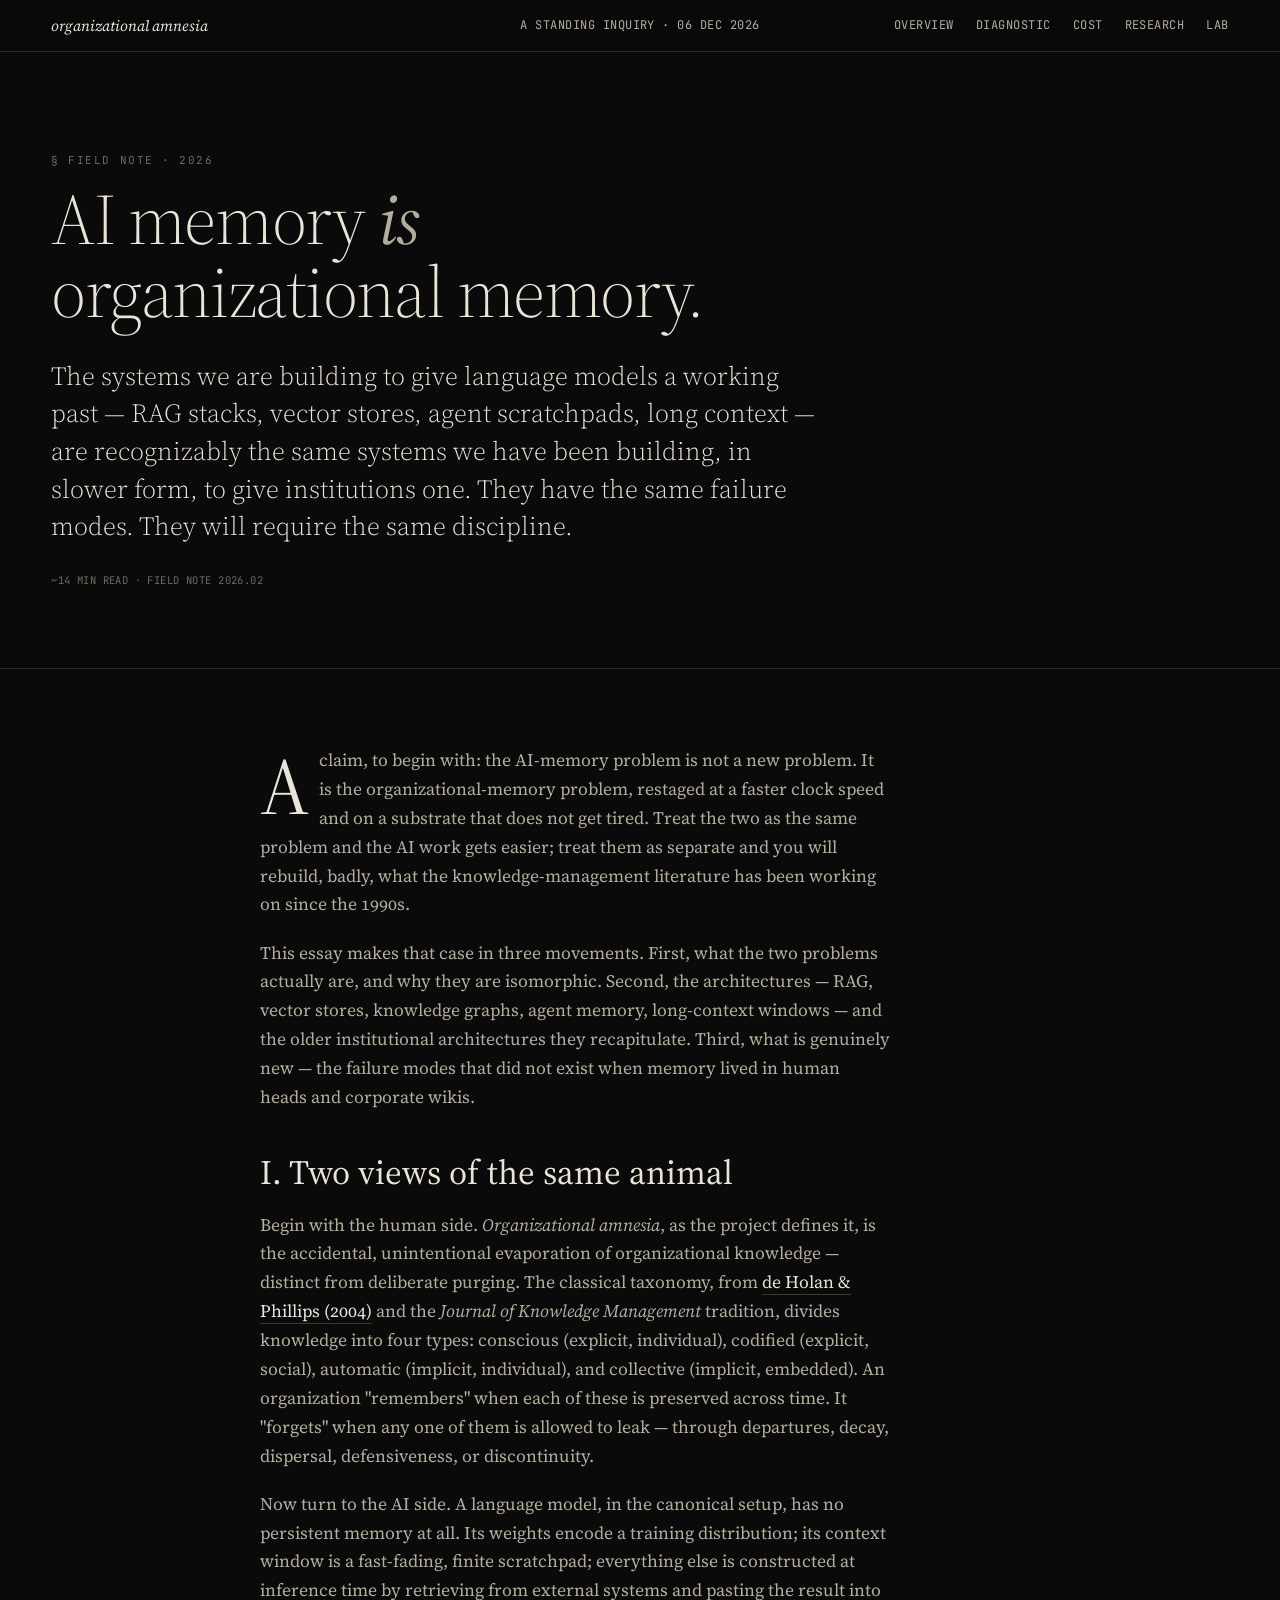
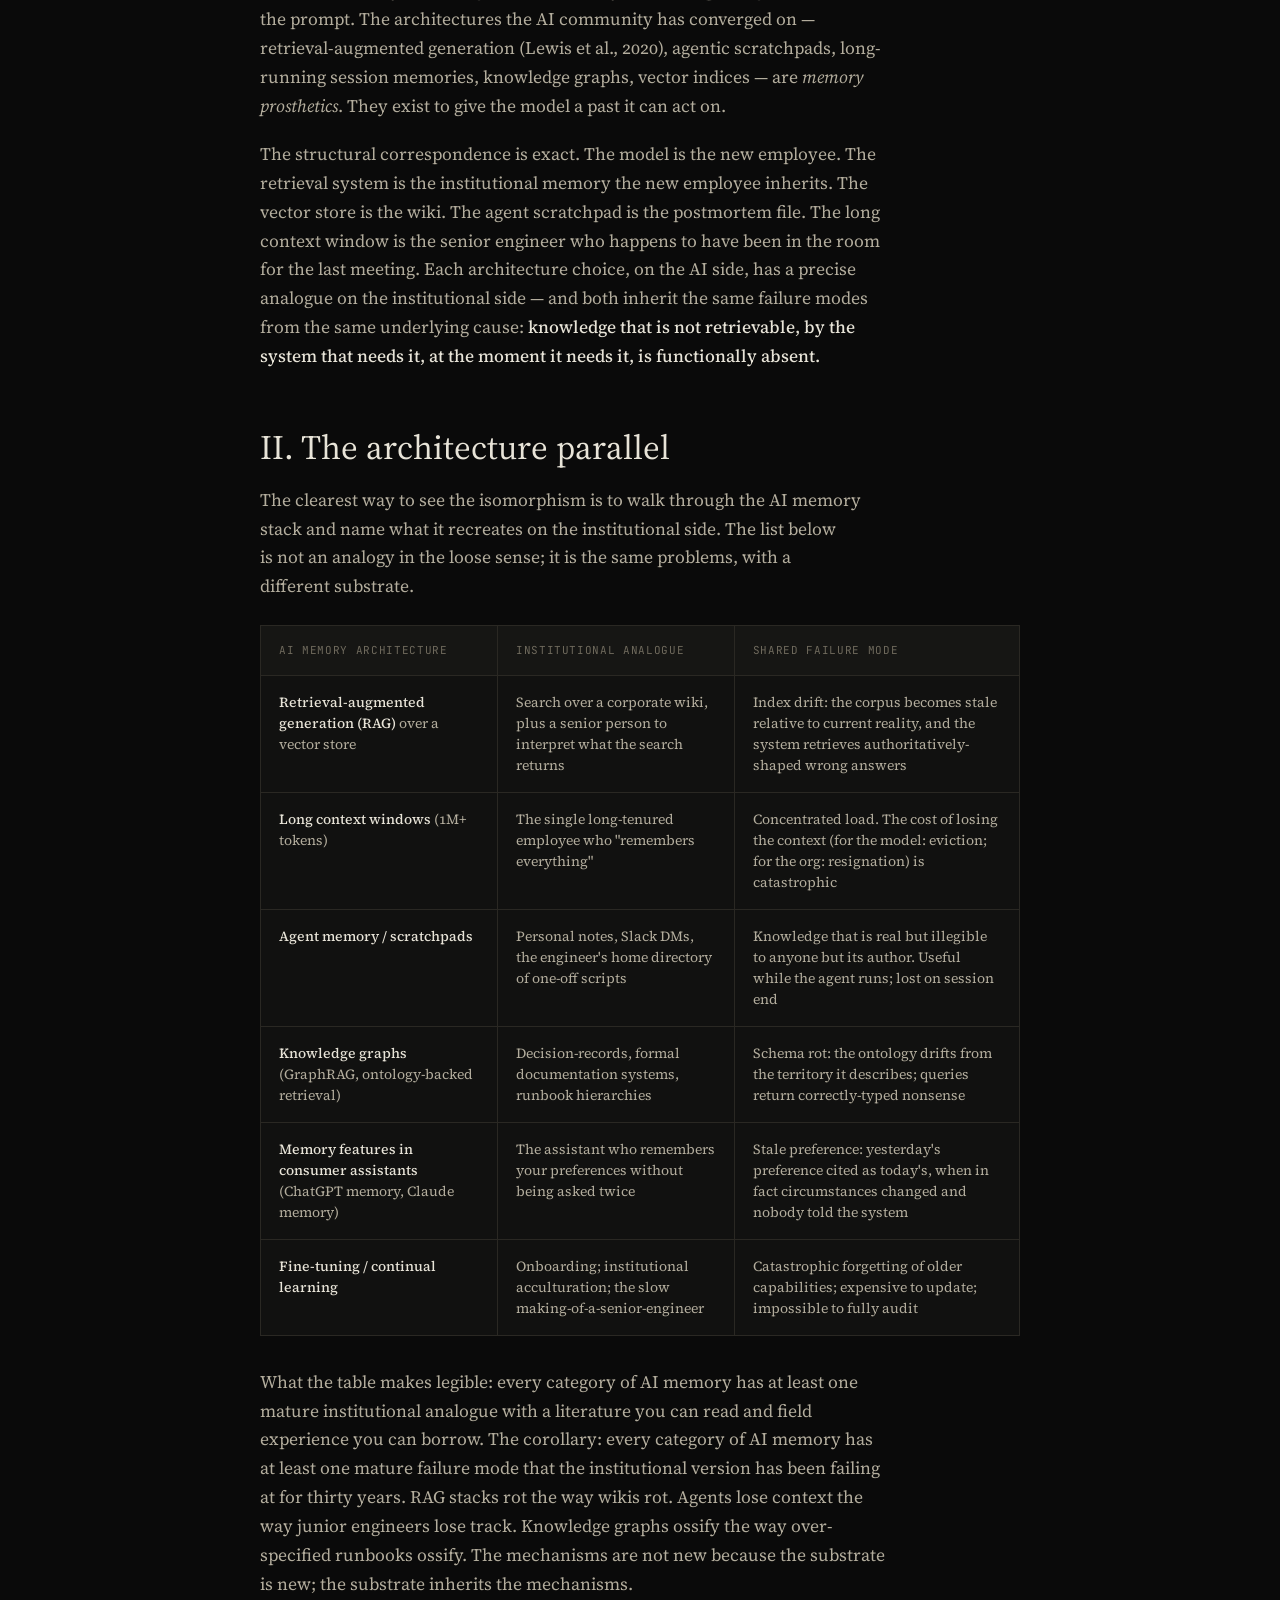
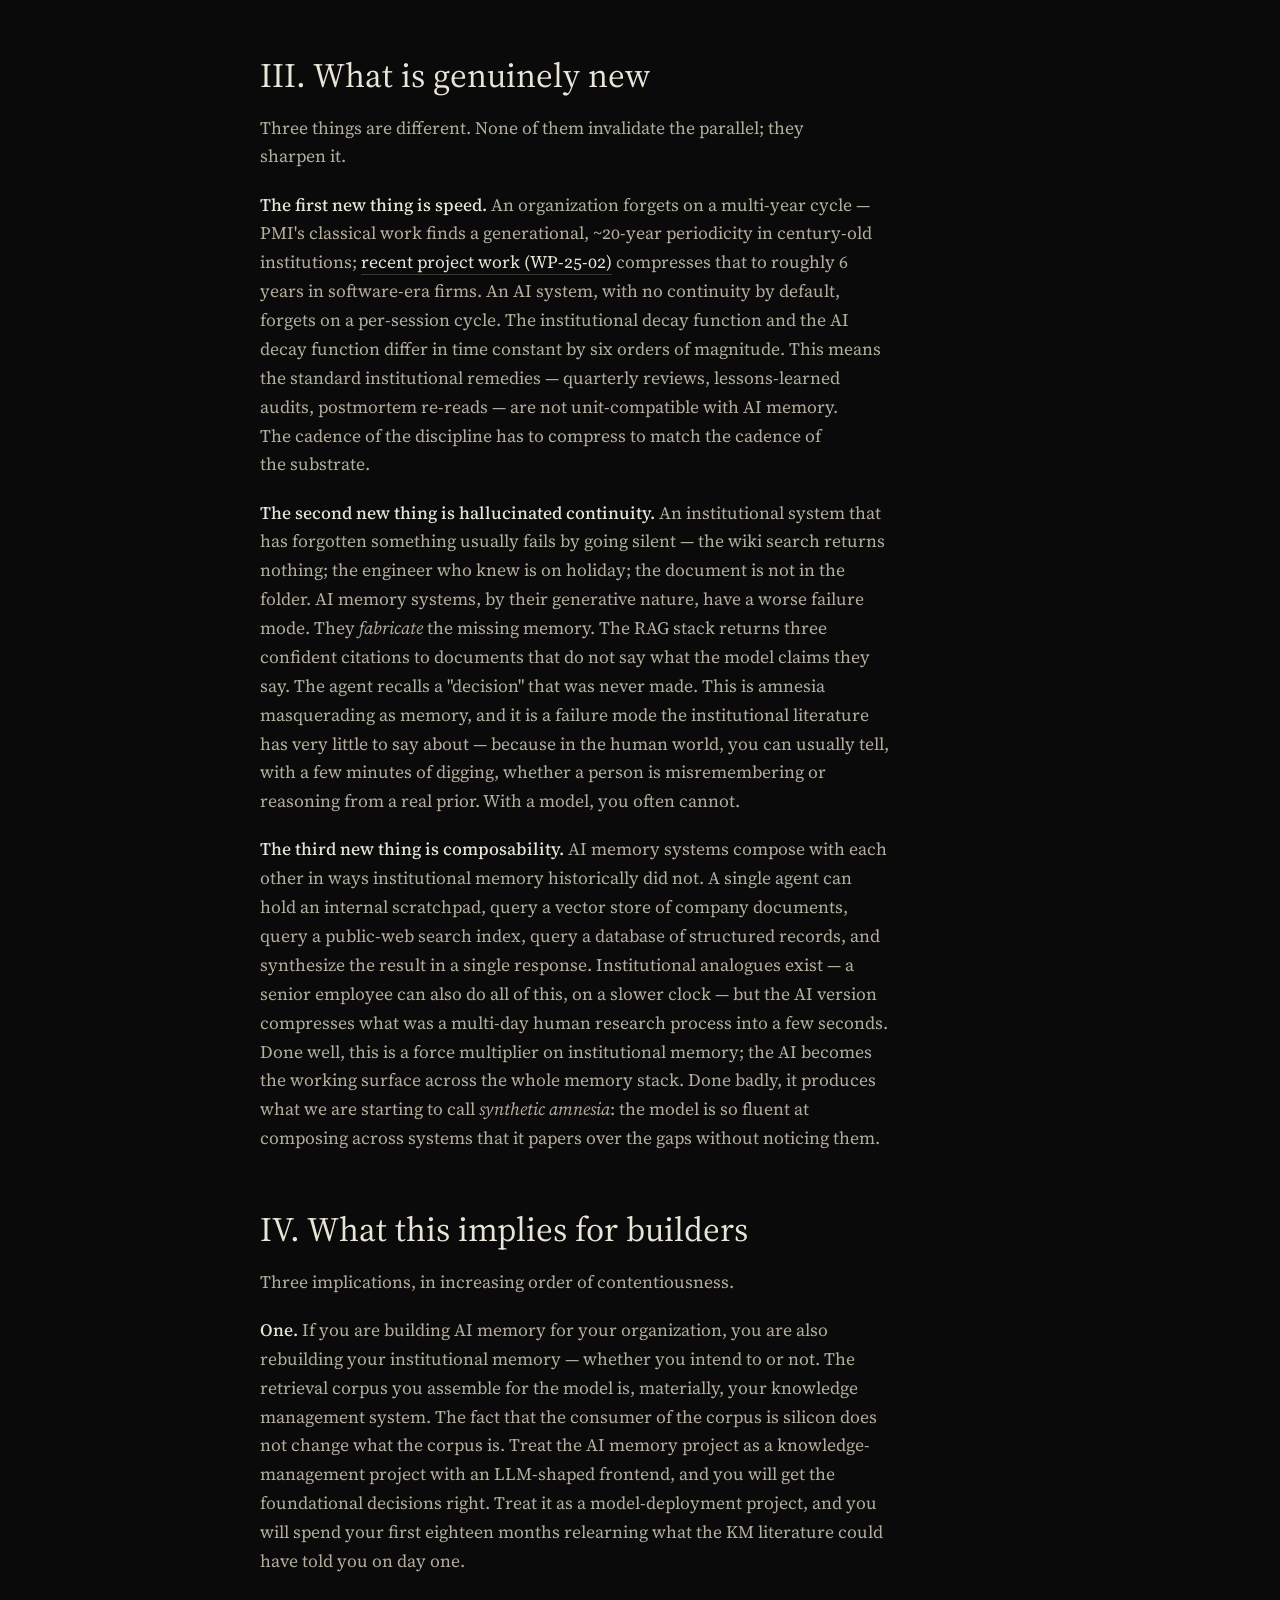
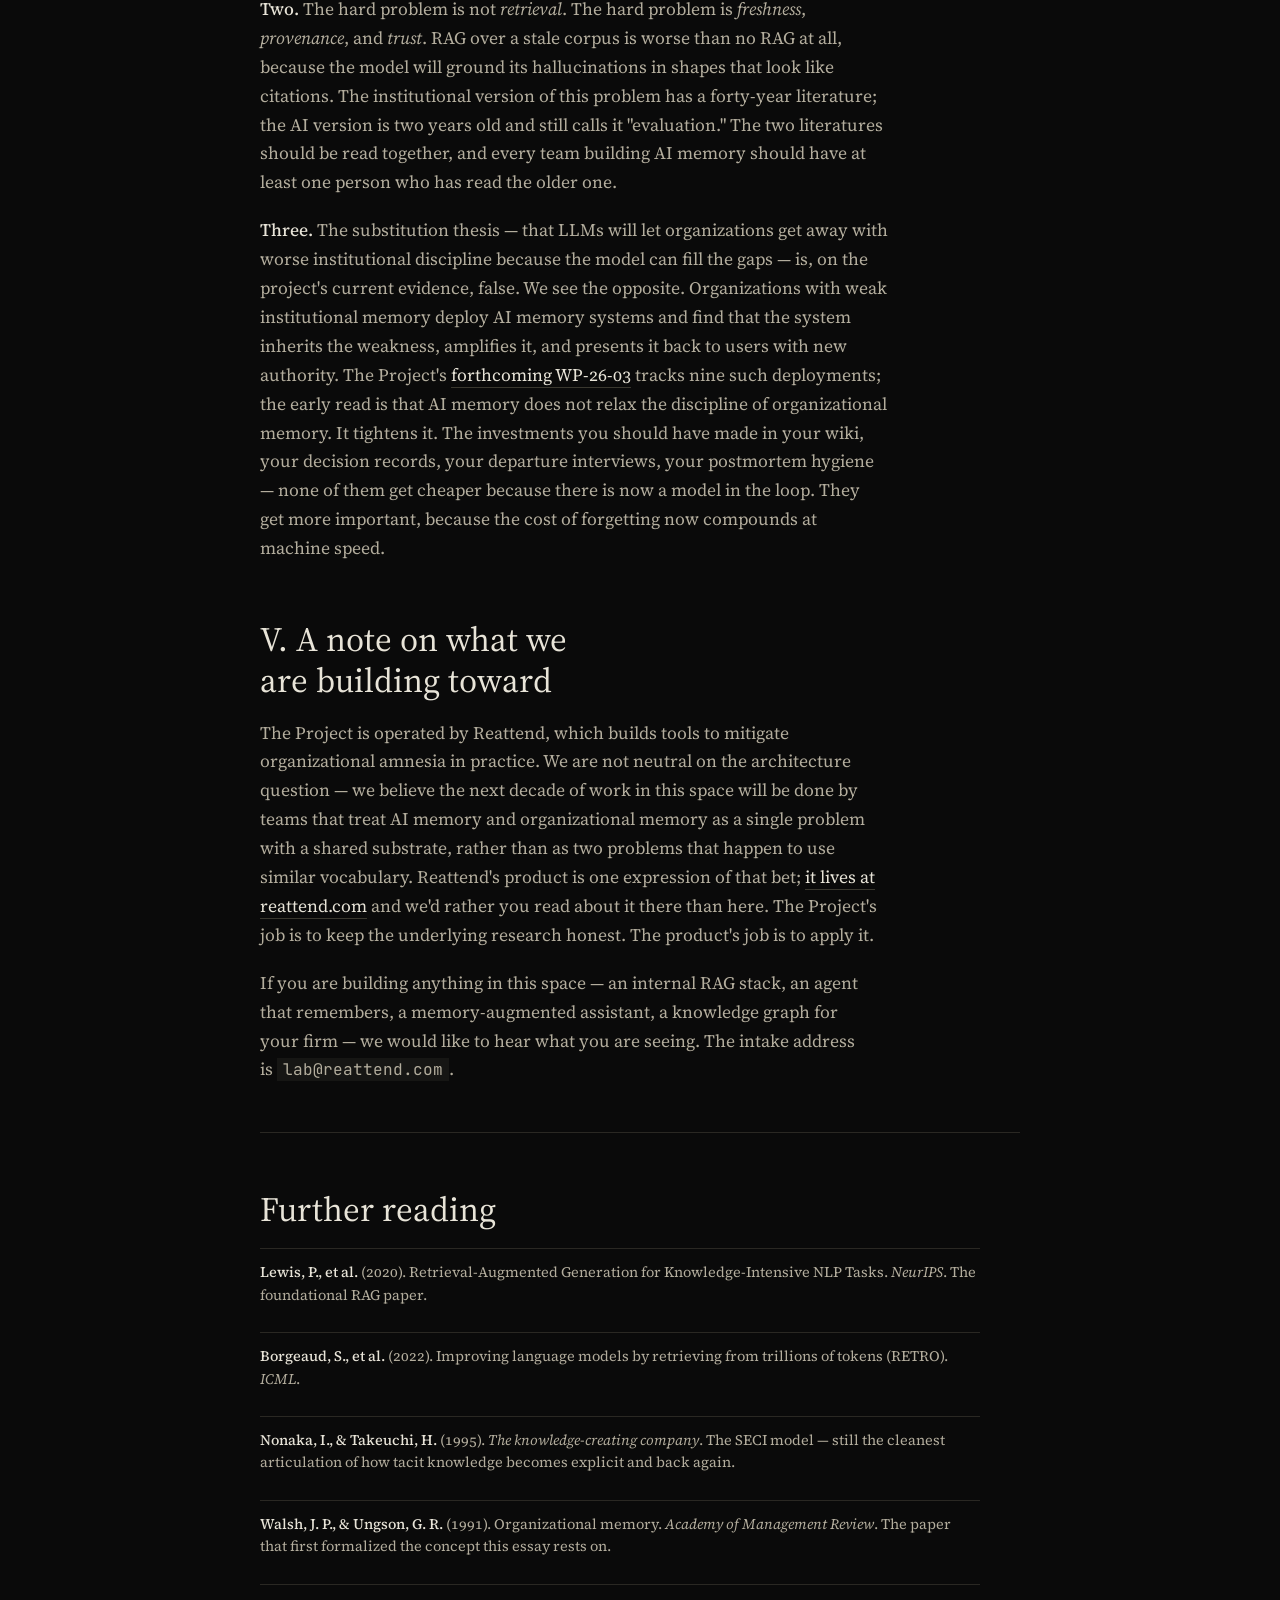
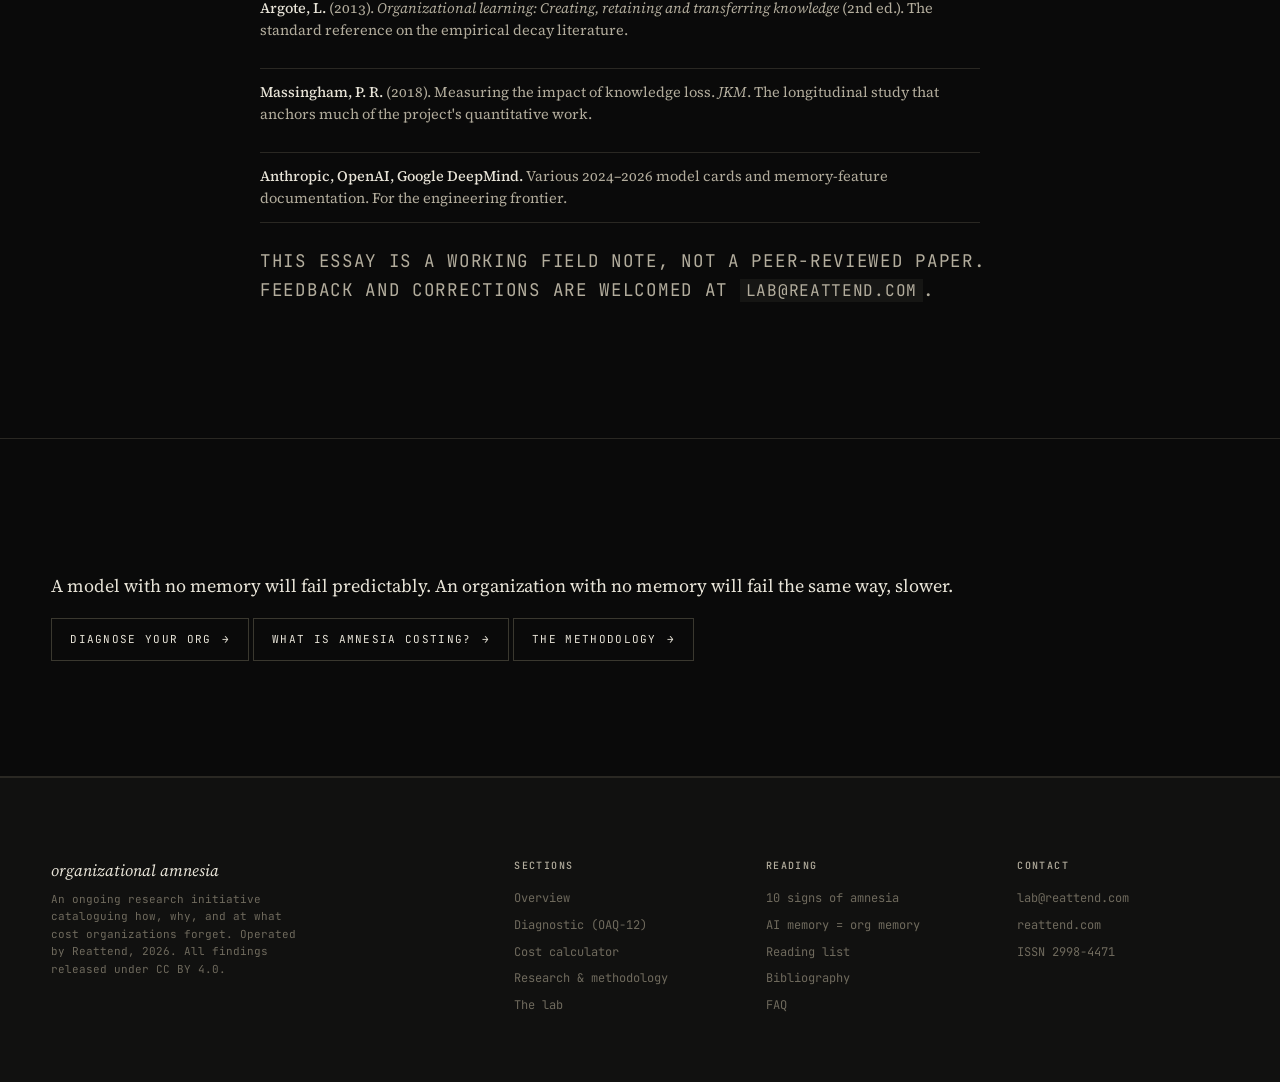
==== ai-memory.html @ 63f2f2b6 "Initial site: 8 pages, OAQ-12 diagnostic, cost calculator Academic-research-lab editorial site for o" ====
<!doctype html>
<html lang="en">
<head>
<meta charset="utf-8" />
<meta name="viewport" content="width=device-width, initial-scale=1" />
<title>AI Memory Is Organizational Memory — A Field Note</title>
<meta name="description" content="Why the AI memory problem and the organizational memory problem are the same problem — and what RAG, agents, and long-context models do (and don't) fix about institutional forgetting." />
<link rel="canonical" href="https://organizationalamnesia.com/ai-memory.html" />
<link rel="icon" href="/favicon.svg" type="image/svg+xml" />
<meta property="og:type" content="article" />
<meta property="og:title" content="AI Memory Is Organizational Memory" />
<meta property="og:description" content="A long-form argument that the AI memory problem and the organizational memory problem are isomorphic — with implications for what to build and what to expect." />
<meta property="og:url" content="https://organizationalamnesia.com/ai-memory.html" />

<script type="application/ld+json">
{
  "@context": "https://schema.org",
  "@type": "Article",
  "headline": "AI Memory Is Organizational Memory",
  "description": "Why the AI memory problem and the organizational memory problem are the same problem.",
  "author": { "@type": "Organization", "name": "organizational amnesia" },
  "publisher": { "@type": "Organization", "name": "Reattend" },
  "datePublished": "2026-05-04",
  "url": "https://organizationalamnesia.com/ai-memory.html",
  "mainEntityOfPage": "https://organizationalamnesia.com/ai-memory.html",
  "keywords": "AI memory, organizational memory, RAG, retrieval augmented generation, agent memory, institutional memory"
}
</script>

<link rel="stylesheet" href="styles/site.css" />
</head>
<body data-page="ai-memory">

<header class="topbar"></header>

<section class="page-hero">
  <div class="ph-inner">
    <div class="eyebrow">§ Field note · 2026</div>
    <h1>AI memory <em>is</em> organizational memory.</h1>
    <p class="lede">The systems we are building to give language models a working past — RAG stacks, vector stores, agent scratchpads, long context — are recognizably the same systems we have been building, in slower form, to give institutions one. They have the same failure modes. They will require the same discipline.</p>
    <div class="cite hero-meta">~14 min read · Field note 2026.02</div>
  </div>
</section>

<section class="section essay">
  <div class="essay-body body">

    <p class="dropcap">A claim, to begin with: the AI-memory problem is not a new problem. It is the organizational-memory problem, restaged at a faster clock speed and on a substrate that does not get tired. Treat the two as the same problem and the AI work gets easier; treat them as separate and you will rebuild, badly, what the knowledge-management literature has been working on since the 1990s.</p>

    <p>This essay makes that case in three movements. First, what the two problems actually are, and why they are isomorphic. Second, the architectures — RAG, vector stores, knowledge graphs, agent memory, long-context windows — and the older institutional architectures they recapitulate. Third, what is genuinely new — the failure modes that did not exist when memory lived in human heads and corporate wikis.</p>

    <h2>I. Two views of the same animal</h2>

    <p>Begin with the human side. <em>Organizational amnesia</em>, as the project defines it, is the accidental, unintentional evaporation of organizational knowledge — distinct from deliberate purging. The classical taxonomy, from <a href="research.html#bibliography">de Holan &amp; Phillips (2004)</a> and the <em>Journal of Knowledge Management</em> tradition, divides knowledge into four types: conscious (explicit, individual), codified (explicit, social), automatic (implicit, individual), and collective (implicit, embedded). An organization "remembers" when each of these is preserved across time. It "forgets" when any one of them is allowed to leak — through departures, decay, dispersal, defensiveness, or discontinuity.</p>

    <p>Now turn to the AI side. A language model, in the canonical setup, has no persistent memory at all. Its weights encode a training distribution; its context window is a fast-fading, finite scratchpad; everything else is constructed at inference time by retrieving from external systems and pasting the result into the prompt. The architectures the AI community has converged on — retrieval-augmented generation (Lewis et al., 2020), agentic scratchpads, long-running session memories, knowledge graphs, vector indices — are <em>memory prosthetics</em>. They exist to give the model a past it can act on.</p>

    <p>The structural correspondence is exact. The model is the new employee. The retrieval system is the institutional memory the new employee inherits. The vector store is the wiki. The agent scratchpad is the postmortem file. The long context window is the senior engineer who happens to have been in the room for the last meeting. Each architecture choice, on the AI side, has a precise analogue on the institutional side — and both inherit the same failure modes from the same underlying cause: <strong>knowledge that is not retrievable, by the system that needs it, at the moment it needs it, is functionally absent.</strong></p>

    <h2>II. The architecture parallel</h2>

    <p>The clearest way to see the isomorphism is to walk through the AI memory stack and name what it recreates on the institutional side. The list below is not an analogy in the loose sense; it is the same problems, with a different substrate.</p>

    <div class="parallel-table">
      <div class="prl-row prl-head">
        <div>AI memory architecture</div>
        <div>Institutional analogue</div>
        <div>Shared failure mode</div>
      </div>
      <div class="prl-row">
        <div><strong>Retrieval-augmented generation (RAG)</strong> over a vector store</div>
        <div>Search over a corporate wiki, plus a senior person to interpret what the search returns</div>
        <div>Index drift: the corpus becomes stale relative to current reality, and the system retrieves authoritatively-shaped wrong answers</div>
      </div>
      <div class="prl-row">
        <div><strong>Long context windows</strong> (1M+ tokens)</div>
        <div>The single long-tenured employee who "remembers everything"</div>
        <div>Concentrated load. The cost of losing the context (for the model: eviction; for the org: resignation) is catastrophic</div>
      </div>
      <div class="prl-row">
        <div><strong>Agent memory / scratchpads</strong></div>
        <div>Personal notes, Slack DMs, the engineer's home directory of one-off scripts</div>
        <div>Knowledge that is real but illegible to anyone but its author. Useful while the agent runs; lost on session end</div>
      </div>
      <div class="prl-row">
        <div><strong>Knowledge graphs</strong> (GraphRAG, ontology-backed retrieval)</div>
        <div>Decision-records, formal documentation systems, runbook hierarchies</div>
        <div>Schema rot: the ontology drifts from the territory it describes; queries return correctly-typed nonsense</div>
      </div>
      <div class="prl-row">
        <div><strong>Memory features in consumer assistants</strong> (ChatGPT memory, Claude memory)</div>
        <div>The assistant who remembers your preferences without being asked twice</div>
        <div>Stale preference: yesterday's preference cited as today's, when in fact circumstances changed and nobody told the system</div>
      </div>
      <div class="prl-row">
        <div><strong>Fine-tuning / continual learning</strong></div>
        <div>Onboarding; institutional acculturation; the slow making-of-a-senior-engineer</div>
        <div>Catastrophic forgetting of older capabilities; expensive to update; impossible to fully audit</div>
      </div>
    </div>

    <p>What the table makes legible: every category of AI memory has at least one mature institutional analogue with a literature you can read and field experience you can borrow. The corollary: every category of AI memory has at least one mature failure mode that the institutional version has been failing at for thirty years. RAG stacks rot the way wikis rot. Agents lose context the way junior engineers lose track. Knowledge graphs ossify the way over-specified runbooks ossify. The mechanisms are not new because the substrate is new; the substrate inherits the mechanisms.</p>

    <h2>III. What is genuinely new</h2>

    <p>Three things are different. None of them invalidate the parallel; they sharpen it.</p>

    <p><strong>The first new thing is speed.</strong> An organization forgets on a multi-year cycle — PMI's classical work finds a generational, ~20-year periodicity in century-old institutions; <a href="research.html#papers">recent project work (WP-25-02)</a> compresses that to roughly 6 years in software-era firms. An AI system, with no continuity by default, forgets on a per-session cycle. The institutional decay function and the AI decay function differ in time constant by six orders of magnitude. This means the standard institutional remedies — quarterly reviews, lessons-learned audits, postmortem re-reads — are not unit-compatible with AI memory. The cadence of the discipline has to compress to match the cadence of the substrate.</p>

    <p><strong>The second new thing is hallucinated continuity.</strong> An institutional system that has forgotten something usually fails by going silent — the wiki search returns nothing; the engineer who knew is on holiday; the document is not in the folder. AI memory systems, by their generative nature, have a worse failure mode. They <em>fabricate</em> the missing memory. The RAG stack returns three confident citations to documents that do not say what the model claims they say. The agent recalls a "decision" that was never made. This is amnesia masquerading as memory, and it is a failure mode the institutional literature has very little to say about — because in the human world, you can usually tell, with a few minutes of digging, whether a person is misremembering or reasoning from a real prior. With a model, you often cannot.</p>

    <p><strong>The third new thing is composability.</strong> AI memory systems compose with each other in ways institutional memory historically did not. A single agent can hold an internal scratchpad, query a vector store of company documents, query a public-web search index, query a database of structured records, and synthesize the result in a single response. Institutional analogues exist — a senior employee can also do all of this, on a slower clock — but the AI version compresses what was a multi-day human research process into a few seconds. Done well, this is a force multiplier on institutional memory; the AI becomes the working surface across the whole memory stack. Done badly, it produces what we are starting to call <em>synthetic amnesia</em>: the model is so fluent at composing across systems that it papers over the gaps without noticing them.</p>

    <h2>IV. What this implies for builders</h2>

    <p>Three implications, in increasing order of contentiousness.</p>

    <p><strong>One.</strong> If you are building AI memory for your organization, you are also rebuilding your institutional memory — whether you intend to or not. The retrieval corpus you assemble for the model is, materially, your knowledge management system. The fact that the consumer of the corpus is silicon does not change what the corpus is. Treat the AI memory project as a knowledge-management project with an LLM-shaped frontend, and you will get the foundational decisions right. Treat it as a model-deployment project, and you will spend your first eighteen months relearning what the KM literature could have told you on day one.</p>

    <p><strong>Two.</strong> The hard problem is not <em>retrieval</em>. The hard problem is <em>freshness</em>, <em>provenance</em>, and <em>trust</em>. RAG over a stale corpus is worse than no RAG at all, because the model will ground its hallucinations in shapes that look like citations. The institutional version of this problem has a forty-year literature; the AI version is two years old and still calls it "evaluation." The two literatures should be read together, and every team building AI memory should have at least one person who has read the older one.</p>

    <p><strong>Three.</strong> The substitution thesis — that LLMs will let organizations get away with worse institutional discipline because the model can fill the gaps — is, on the project's current evidence, false. We see the opposite. Organizations with weak institutional memory deploy AI memory systems and find that the system inherits the weakness, amplifies it, and presents it back to users with new authority. The Project's <a href="research.html#papers">forthcoming WP-26-03</a> tracks nine such deployments; the early read is that AI memory does not relax the discipline of organizational memory. It tightens it. The investments you should have made in your wiki, your decision records, your departure interviews, your postmortem hygiene — none of them get cheaper because there is now a model in the loop. They get more important, because the cost of forgetting now compounds at machine speed.</p>

    <h2>V. A note on what we are building toward</h2>

    <p>The Project is operated by Reattend, which builds tools to mitigate organizational amnesia in practice. We are not neutral on the architecture question — we believe the next decade of work in this space will be done by teams that treat AI memory and organizational memory as a single problem with a shared substrate, rather than as two problems that happen to use similar vocabulary. Reattend's product is one expression of that bet; <a href="https://reattend.com">it lives at reattend.com</a> and we'd rather you read about it there than here. The Project's job is to keep the underlying research honest. The product's job is to apply it.</p>

    <p>If you are building anything in this space — an internal RAG stack, an agent that remembers, a memory-augmented assistant, a knowledge graph for your firm — we would like to hear what you are seeing. The intake address is <span class="mono-inline">lab@reattend.com</span>.</p>

    <hr class="rule"/>

    <h2>Further reading</h2>

    <ul class="ref-list">
      <li><strong>Lewis, P., et al.</strong> (2020). Retrieval-Augmented Generation for Knowledge-Intensive NLP Tasks. <em>NeurIPS</em>. The foundational RAG paper.</li>
      <li><strong>Borgeaud, S., et al.</strong> (2022). Improving language models by retrieving from trillions of tokens (RETRO). <em>ICML</em>.</li>
      <li><strong>Nonaka, I., &amp; Takeuchi, H.</strong> (1995). <em>The knowledge-creating company</em>. The SECI model — still the cleanest articulation of how tacit knowledge becomes explicit and back again.</li>
      <li><strong>Walsh, J. P., &amp; Ungson, G. R.</strong> (1991). Organizational memory. <em>Academy of Management Review</em>. The paper that first formalized the concept this essay rests on.</li>
      <li><strong>Argote, L.</strong> (2013). <em>Organizational learning: Creating, retaining and transferring knowledge</em> (2nd ed.). The standard reference on the empirical decay literature.</li>
      <li><strong>Massingham, P. R.</strong> (2018). Measuring the impact of knowledge loss. <em>JKM</em>. The longitudinal study that anchors much of the project's quantitative work.</li>
      <li><strong>Anthropic, OpenAI, Google DeepMind.</strong> Various 2024–2026 model cards and memory-feature documentation. For the engineering frontier.</li>
    </ul>

    <p class="cite" style="margin-top:24px">This essay is a working field note, not a peer-reviewed paper. Feedback and corrections are welcomed at <span class="mono-inline">lab@reattend.com</span>.</p>
  </div>
</section>

<section class="section endnote">
  <p class="endnote-q">A model with no memory will fail predictably. An organization with no memory will fail the same way, slower.</p>
  <div class="endnote-actions">
    <a class="btn" href="quiz.html"><span>Diagnose your org</span><span class="arrow">→</span></a>
    <a class="btn ghost" href="cost.html"><span>What is amnesia costing?</span><span class="arrow">→</span></a>
    <a class="btn ghost" href="research.html"><span>The methodology</span><span class="arrow">→</span></a>
  </div>
</section>

<footer class="footer"></footer>

<style>
.page-hero { padding: 100px var(--gutter) 80px; border-bottom: 1px solid var(--rule); }
.ph-inner { max-width: 1100px; }
.page-hero h1 { font-family: var(--serif); font-weight: 300; font-size: clamp(40px, 5.6vw, 84px); line-height: 1.02; letter-spacing: -0.02em; margin: 14px 0 28px; max-width: 22ch; text-wrap: balance; }
.page-hero h1 em { font-style: italic; color: var(--fg-dim); font-weight: 400; }
.page-hero .lede { max-width: 60ch; }
.hero-meta { margin-top: 18px; }

.essay { padding-top: clamp(40px, 6vw, 80px); }
.essay-body { max-width: 760px; margin: 0 auto; }
.essay-body h2 { font-family: var(--serif); font-weight: 400; font-size: clamp(26px, 2.8vw, 34px); line-height: 1.2; margin: 56px 0 18px; max-width: 32ch; text-wrap: balance; }
.essay-body h2:first-of-type { margin-top: 40px; }
.essay-body p { font-size: 17.5px; line-height: 1.65; color: var(--fg-dim); margin: 0 0 18px; max-width: 70ch; }
.essay-body p strong { color: var(--fg); font-weight: 500; }
.essay-body a { color: var(--fg); border-bottom: 1px solid var(--rule-strong); }
.mono-inline { font-family: var(--mono); font-size: 0.92em; background: var(--bg-3); padding: 1px 6px; }

.parallel-table { display: grid; gap: 0; border: 1px solid var(--rule); margin: 24px 0 32px; background: var(--bg-2); }
.prl-row { display: grid; grid-template-columns: 1fr 1fr 1.2fr; gap: 0; border-bottom: 1px solid var(--rule); }
.prl-row:last-child { border-bottom: none; }
.prl-row > div { padding: 16px 18px; border-right: 1px solid var(--rule); font-size: 14px; line-height: 1.5; color: var(--fg-dim); }
.prl-row > div:last-child { border-right: none; }
.prl-row.prl-head > div { font-family: var(--mono); font-size: 11px; color: var(--fg-mute); letter-spacing: 0.06em; text-transform: uppercase; background: var(--bg-3); }
.prl-row > div strong { color: var(--fg); font-weight: 500; }
@media (max-width: 760px) { .prl-row { grid-template-columns: 1fr; } .prl-row > div { border-right: none; border-bottom: 1px dashed var(--rule); } .prl-row > div:last-child { border-bottom: none; } }

.rule { border: none; height: 1px; background: var(--rule); margin: 48px 0; }
.ref-list { list-style: none; padding: 0; margin: 0 0 24px; display: grid; gap: 14px; max-width: 80ch; }
.ref-list li { padding: 12px 0 12px 0; border-top: 1px solid var(--rule); font-size: 14.5px; line-height: 1.55; color: var(--fg-dim); }
.ref-list li:last-child { border-bottom: 1px solid var(--rule); }
.ref-list li strong { color: var(--fg); font-weight: 500; }
</style>

<script src="scripts/header.js"></script>
</body>
</html>
---- styles/site.css ----
/* ============================================================
   organizationalamnesia.com — shared stylesheet
   ============================================================ */

@import url('https://fonts.googleapis.com/css2?family=Source+Serif+4:ital,opsz,wght@0,8..60,300;0,8..60,400;0,8..60,500;0,8..60,600;0,8..60,700;1,8..60,400&family=JetBrains+Mono:wght@400;500;600&display=swap');

:root {
  --bg: #0a0a0a;
  --bg-2: #111110;
  --bg-3: #161614;
  --fg: #e8e4d8;
  --fg-dim: #b3ad9d;
  --fg-mute: #6f6a5d;
  --rule: #2a2823;
  --rule-strong: #3a382f;
  --accent: #7fb069;
  --accent-dim: #4a6a3f;
  --warn: #c1664a;
  --paper: #ede7d6;
  --paper-2: #d8d2bf;

  --serif: "Source Serif 4", "Charter", "Iowan Old Style", Georgia, serif;
  --mono: "JetBrains Mono", ui-monospace, "SFMono-Regular", Menlo, Consolas, monospace;

  --measure: 64ch;
  --gutter: clamp(20px, 4vw, 56px);
}

* { box-sizing: border-box; }
html, body { margin: 0; padding: 0; }
body {
  background: var(--bg);
  color: var(--fg);
  font-family: var(--serif);
  font-size: 18px;
  line-height: 1.55;
  font-feature-settings: "kern", "liga", "onum";
  -webkit-font-smoothing: antialiased;
  text-rendering: optimizeLegibility;
}

a { color: inherit; text-decoration: none; border-bottom: 1px solid var(--rule-strong); transition: border-color 160ms ease, color 160ms ease; }
a:hover { border-bottom-color: var(--accent); color: var(--accent); }

::selection { background: var(--accent); color: var(--bg); }

/* ---------- Top bar ---------- */
.topbar {
  position: sticky; top: 0; z-index: 50;
  display: grid;
  grid-template-columns: 1fr auto 1fr;
  align-items: center;
  padding: 14px var(--gutter);
  background: rgba(10,10,10,0.85);
  backdrop-filter: blur(8px);
  border-bottom: 1px solid var(--rule);
  font-family: var(--mono);
  font-size: 12px;
  letter-spacing: 0.04em;
  text-transform: uppercase;
}
.topbar .brand {
  font-family: var(--serif);
  font-style: italic;
  font-weight: 400;
  font-size: 15px;
  letter-spacing: 0;
  text-transform: none;
  color: var(--fg);
  border-bottom: none;
}
.topbar .brand:hover { color: var(--accent); border-bottom: none; }
.topbar .center {
  text-align: center;
  color: var(--fg-dim);
}
.topbar nav {
  display: flex; gap: 22px; justify-self: end;
}
.topbar nav a { border-bottom: none; color: var(--fg-dim); }
.topbar nav a:hover { color: var(--accent); }
.topbar nav a.active { color: var(--fg); }

/* ---------- Section frame ---------- */
.section {
  padding: clamp(60px, 9vw, 140px) var(--gutter);
  border-bottom: 1px solid var(--rule);
  position: relative;
}
.section + .section { border-top: none; }

.section-head {
  display: grid;
  grid-template-columns: 200px 1fr;
  gap: 40px;
  margin-bottom: 56px;
  align-items: baseline;
}
.section-head .label {
  font-family: var(--mono);
  font-size: 11px;
  letter-spacing: 0.12em;
  text-transform: uppercase;
  color: var(--fg-mute);
  border-top: 1px solid var(--rule-strong);
  padding-top: 10px;
}
.section-head h2 {
  font-family: var(--serif);
  font-weight: 400;
  font-size: clamp(28px, 3.4vw, 44px);
  line-height: 1.15;
  margin: 0;
  max-width: 22ch;
  text-wrap: balance;
}
.section-head h2 em { font-style: italic; color: var(--fg-dim); }

@media (max-width: 720px) {
  .section-head { grid-template-columns: 1fr; gap: 14px; }
}

/* ---------- Type primitives ---------- */
.eyebrow {
  font-family: var(--mono);
  font-size: 11px;
  letter-spacing: 0.14em;
  text-transform: uppercase;
  color: var(--fg-mute);
}
.lede {
  font-size: clamp(20px, 2.1vw, 26px);
  line-height: 1.45;
  color: var(--fg);
  max-width: 30ch;
  font-weight: 300;
  text-wrap: pretty;
}
.body p { max-width: var(--measure); text-wrap: pretty; }
.body p + p { margin-top: 1.1em; }

.dropcap::first-letter {
  font-size: 4.6em;
  float: left;
  line-height: 0.85;
  padding: 6px 10px 0 0;
  font-weight: 400;
  color: var(--fg);
}

.smallcaps {
  font-variant-caps: small-caps;
  letter-spacing: 0.06em;
  color: var(--fg-dim);
}

/* ---------- Footnotes / asides ---------- */
.cite {
  font-family: var(--mono);
  font-size: 10.5px;
  letter-spacing: 0.04em;
  color: var(--fg-mute);
  text-transform: uppercase;
}

/* ---------- Number / data display ---------- */
.figure {
  font-family: var(--serif);
  font-feature-settings: "lnum", "tnum";
  font-weight: 300;
  font-size: clamp(54px, 9vw, 128px);
  line-height: 0.95;
  letter-spacing: -0.02em;
}
.figure .unit {
  font-size: 0.4em;
  vertical-align: super;
  font-family: var(--mono);
  font-weight: 400;
  color: var(--fg-dim);
  margin-left: 4px;
  letter-spacing: 0.02em;
}

/* ---------- Buttons ---------- */
.btn {
  display: inline-flex; align-items: center; gap: 10px;
  padding: 12px 18px;
  border: 1px solid var(--rule-strong);
  font-family: var(--mono);
  font-size: 11px;
  letter-spacing: 0.12em;
  text-transform: uppercase;
  color: var(--fg);
  background: transparent;
  cursor: pointer;
  transition: all 160ms ease;
  border-bottom: 1px solid var(--rule-strong);
}
.btn:hover { border-color: var(--accent); color: var(--accent); }
.btn .arrow { transition: transform 200ms ease; }
.btn:hover .arrow { transform: translateX(4px); }

/* ---------- Footer ---------- */
.footer {
  padding: 80px var(--gutter) 60px;
  border-top: 1px solid var(--rule);
  background: var(--bg-2);
  font-family: var(--mono);
  font-size: 12px;
  color: var(--fg-mute);
  display: grid;
  grid-template-columns: 2fr 1fr 1fr 1fr;
  gap: 40px;
}
.footer h4 {
  font-family: var(--mono);
  font-size: 10px;
  letter-spacing: 0.14em;
  text-transform: uppercase;
  color: var(--fg-dim);
  margin: 0 0 16px;
  font-weight: 500;
}
.footer ul { list-style: none; padding: 0; margin: 0; }
.footer li { margin-bottom: 8px; }
.footer a { border-bottom: none; color: var(--fg-mute); }
.footer a:hover { color: var(--accent); }
.footer .colophon { font-size: 11px; max-width: 36ch; line-height: 1.6; }
.footer .imprint { color: var(--fg); font-family: var(--serif); font-style: italic; font-size: 16px; margin-bottom: 8px; }

@media (max-width: 800px) {
  .footer { grid-template-columns: 1fr 1fr; }
}

/* ---------- Utility ---------- */
.divider {
  height: 1px;
  background: var(--rule);
  border: 0;
  margin: 0;
}
.tabular { font-feature-settings: "tnum", "lnum"; }
.serif-italic { font-family: var(--serif); font-style: italic; color: var(--fg-dim); }

/* Paper texture grain over backgrounds (subtle) */
.grain::before {
  content: "";
  position: absolute; inset: 0;
  pointer-events: none;
  background-image:
    radial-gradient(rgba(232,228,216,0.025) 1px, transparent 1px);
  background-size: 3px 3px;
  mix-blend-mode: overlay;
  opacity: 0.6;
}
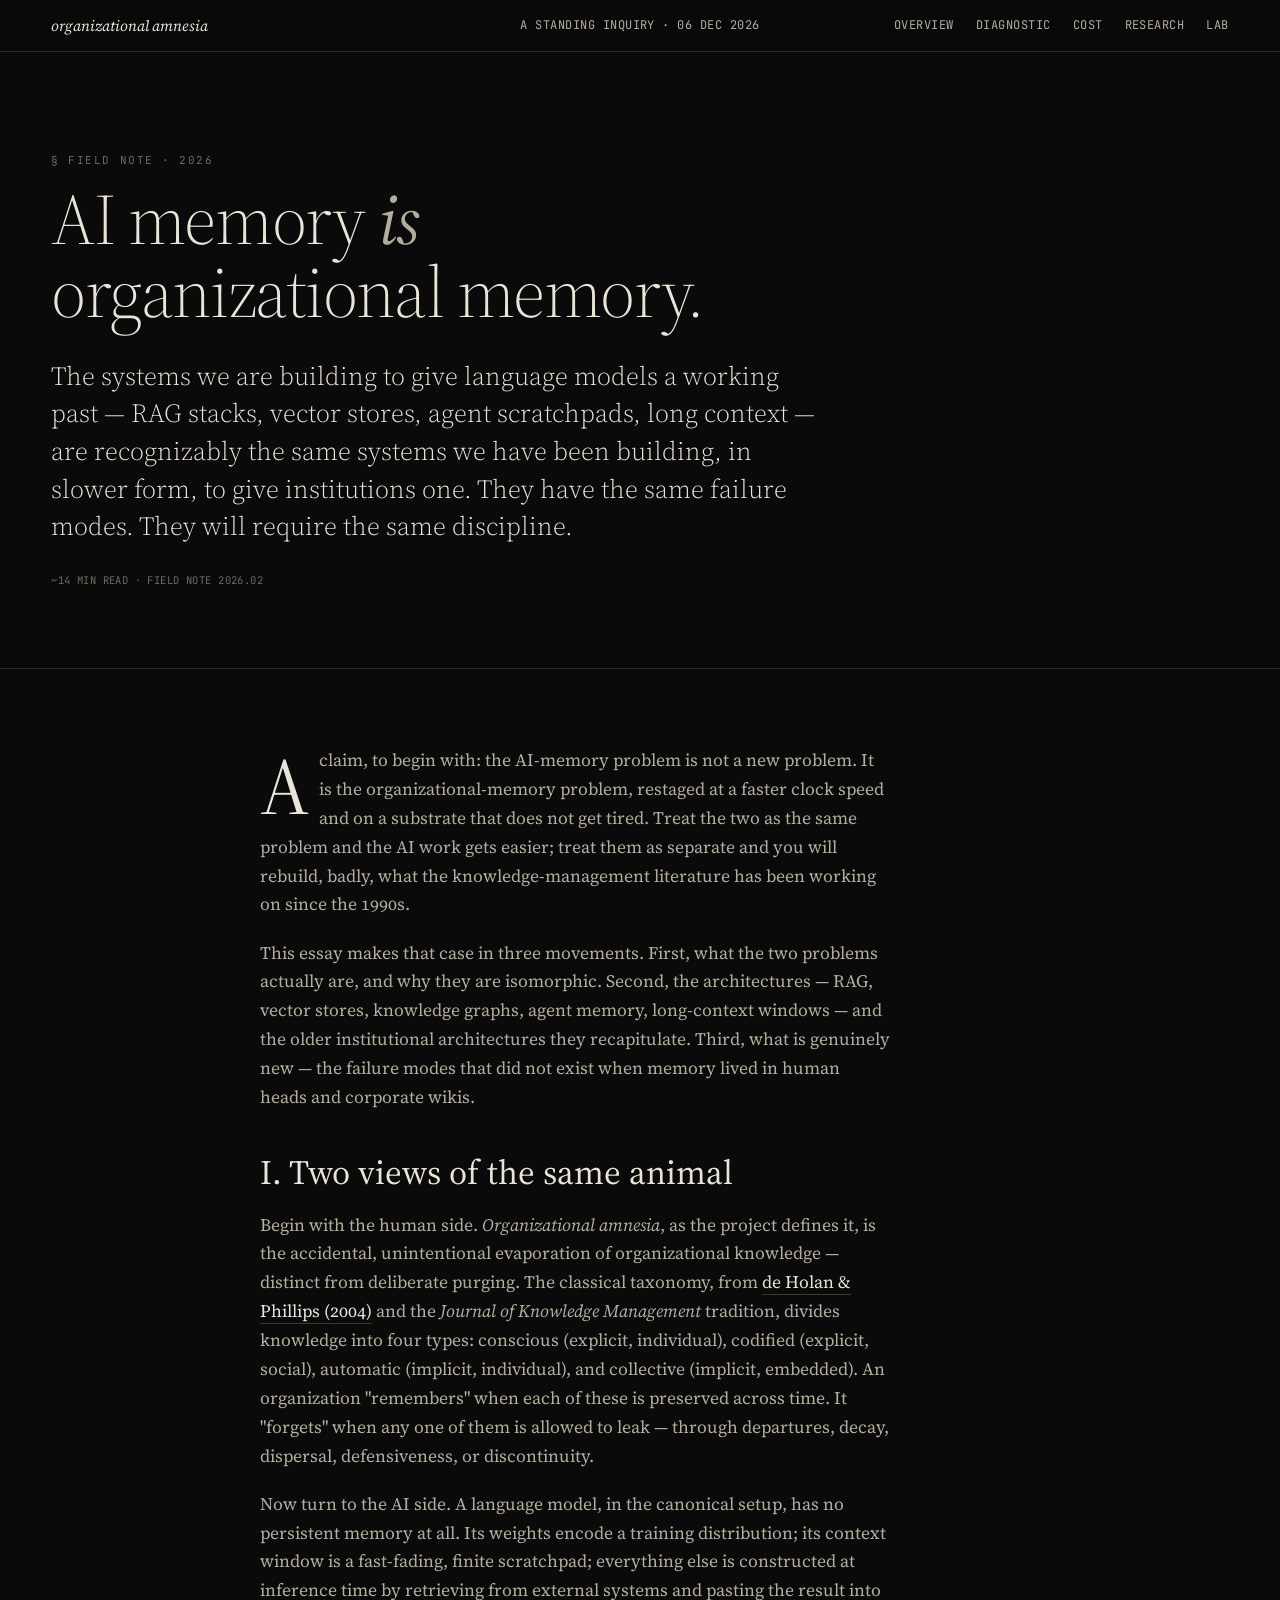
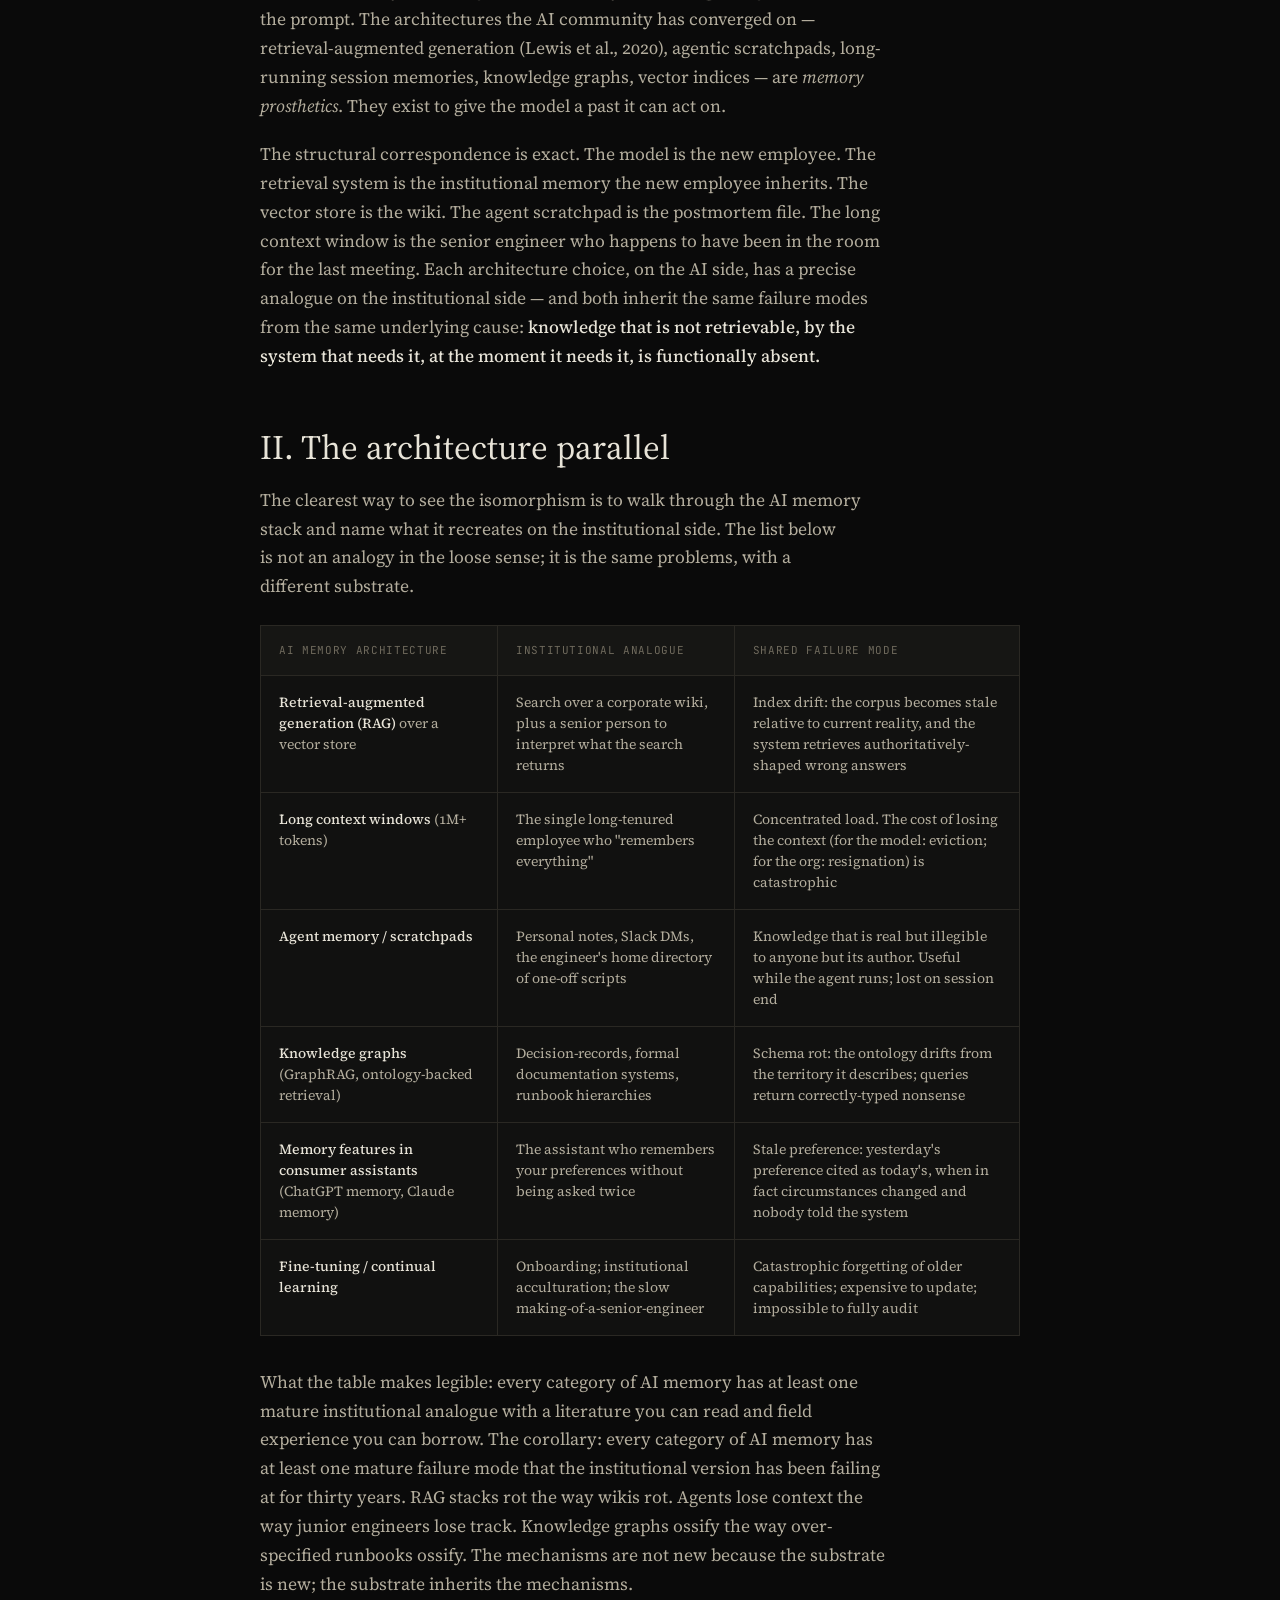
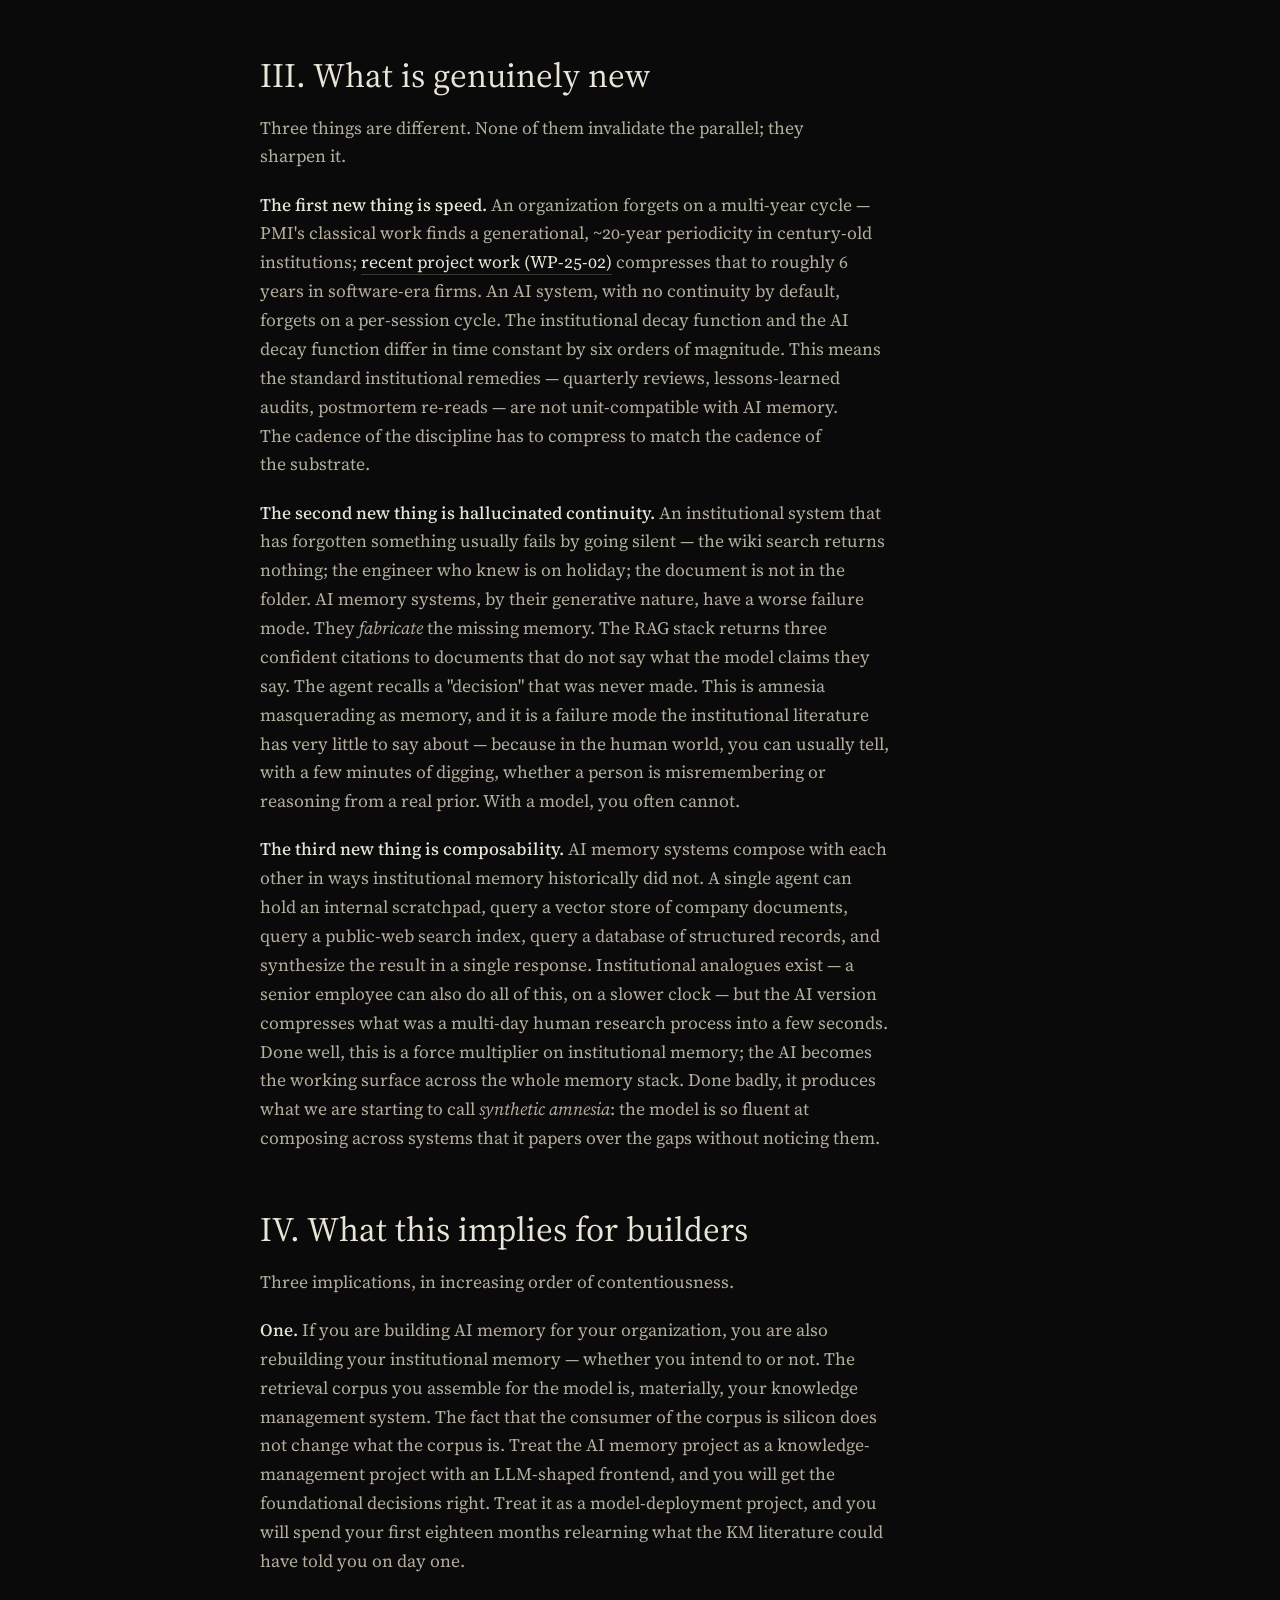
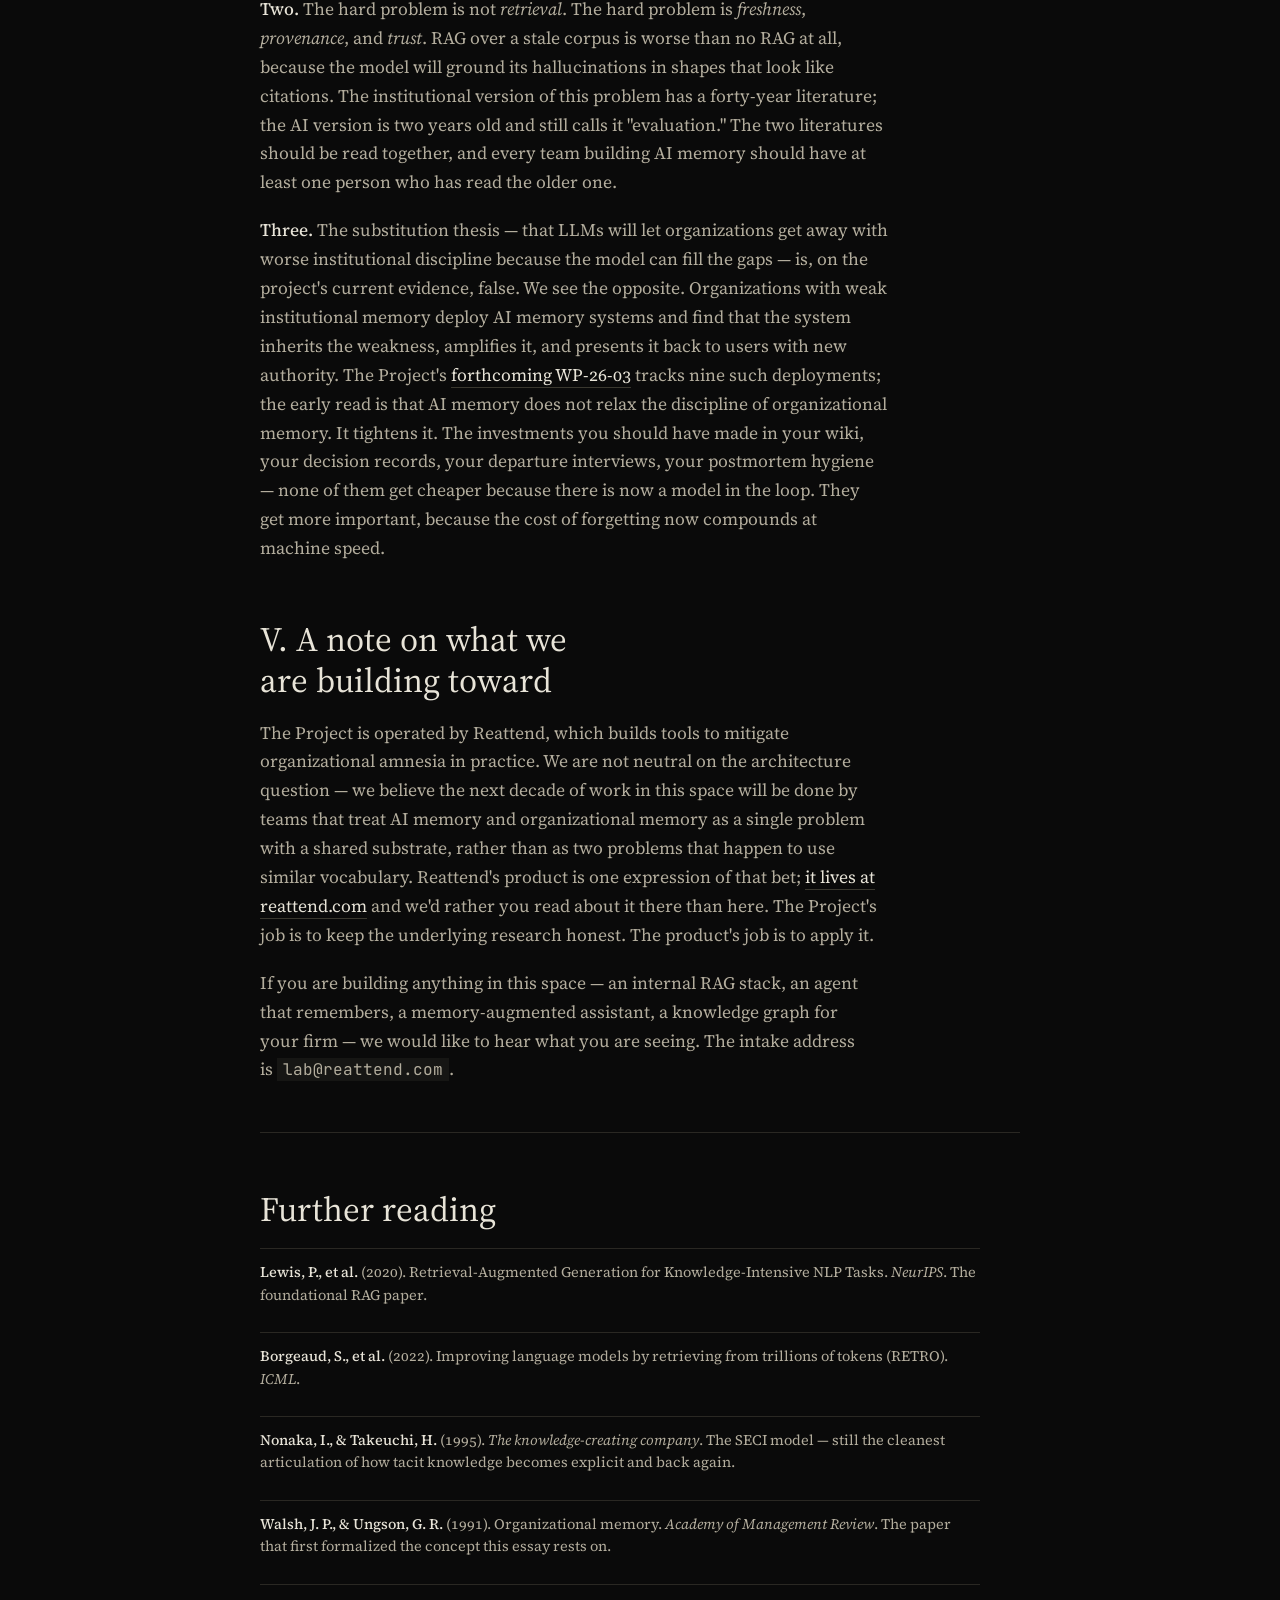
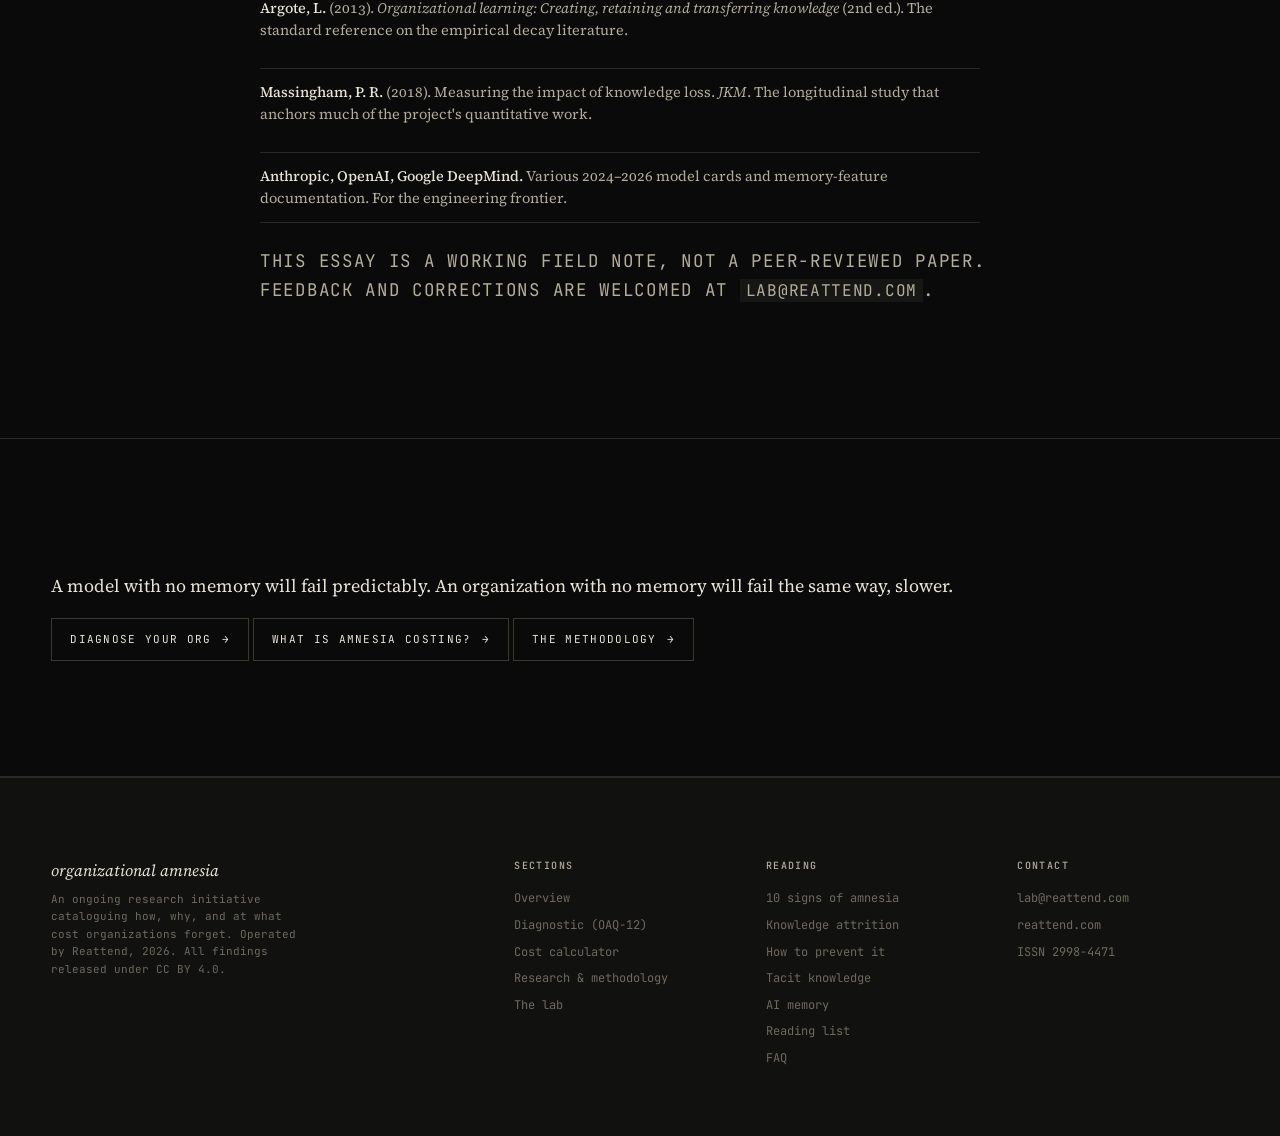
==== commit 22fe11e8: "Add 3 essays, mobile pass, gtag analytics New essays: - attrition.html: knowledge attrition + the 60" ====
--- a/ai-memory.html
+++ b/ai-memory.html
@@ -28,6 +28,15 @@
 </script>
 
 <link rel="stylesheet" href="styles/site.css" />
+
+<!-- Google tag (gtag.js) -->
+<script async src="https://www.googletagmanager.com/gtag/js?id=G-T14S3MJFFB"></script>
+<script>
+  window.dataLayer = window.dataLayer || [];
+  function gtag(){dataLayer.push(arguments);}
+  gtag('js', new Date());
+  gtag('config', 'G-T14S3MJFFB');
+</script>
 </head>
 <body data-page="ai-memory">
 
--- a/styles/site.css
+++ b/styles/site.css
@@ -254,3 +254,77 @@
   mix-blend-mode: overlay;
   opacity: 0.6;
 }
+
+/* ============================================================
+   Mobile / responsive pass
+   ============================================================ */
+
+/* Topbar — stack on phones; hide center; horizontal-scroll nav */
+@media (max-width: 760px) {
+  .topbar {
+    grid-template-columns: 1fr;
+    gap: 8px;
+    padding: 12px var(--gutter) 10px;
+    text-align: left;
+  }
+  .topbar .center { display: none; }
+  .topbar nav {
+    justify-self: stretch;
+    overflow-x: auto;
+    -webkit-overflow-scrolling: touch;
+    gap: 18px;
+    padding-bottom: 4px;
+    scrollbar-width: none;
+  }
+  .topbar nav::-webkit-scrollbar { display: none; }
+  .topbar nav a { white-space: nowrap; font-size: 11px; }
+  .topbar .brand { font-size: 14px; }
+}
+
+/* Footer — collapse to single column on phones */
+@media (max-width: 520px) {
+  .footer { grid-template-columns: 1fr; gap: 28px; padding: 56px var(--gutter) 48px; }
+}
+
+/* Touch targets — buttons should be ≥44px on touch */
+@media (max-width: 760px) {
+  .btn {
+    padding: 13px 18px;
+    min-height: 44px;
+    font-size: 11.5px;
+  }
+}
+
+/* Section spacing — slightly tighter on phones */
+@media (max-width: 600px) {
+  body { font-size: 17px; }
+  .section { padding: clamp(48px, 11vw, 80px) var(--gutter); }
+  .section-head { margin-bottom: 32px; }
+  .lede { font-size: 18px; }
+}
+
+/* Make the dropcap behave on small screens */
+@media (max-width: 480px) {
+  .dropcap::first-letter {
+    font-size: 3.6em;
+    padding: 4px 8px 0 0;
+  }
+}
+
+/* Form / input sizing on mobile */
+@media (max-width: 600px) {
+  input[type="number"], input[type="text"], select, textarea {
+    font-size: 16px !important; /* prevents iOS auto-zoom */
+  }
+}
+
+/* Reduce motion preference */
+@media (prefers-reduced-motion: reduce) {
+  *, *::before, *::after {
+    animation-duration: 0.01ms !important;
+    animation-iteration-count: 1 !important;
+    transition-duration: 0.01ms !important;
+    scroll-behavior: auto !important;
+  }
+  #hero-canvas { display: none; }
+}
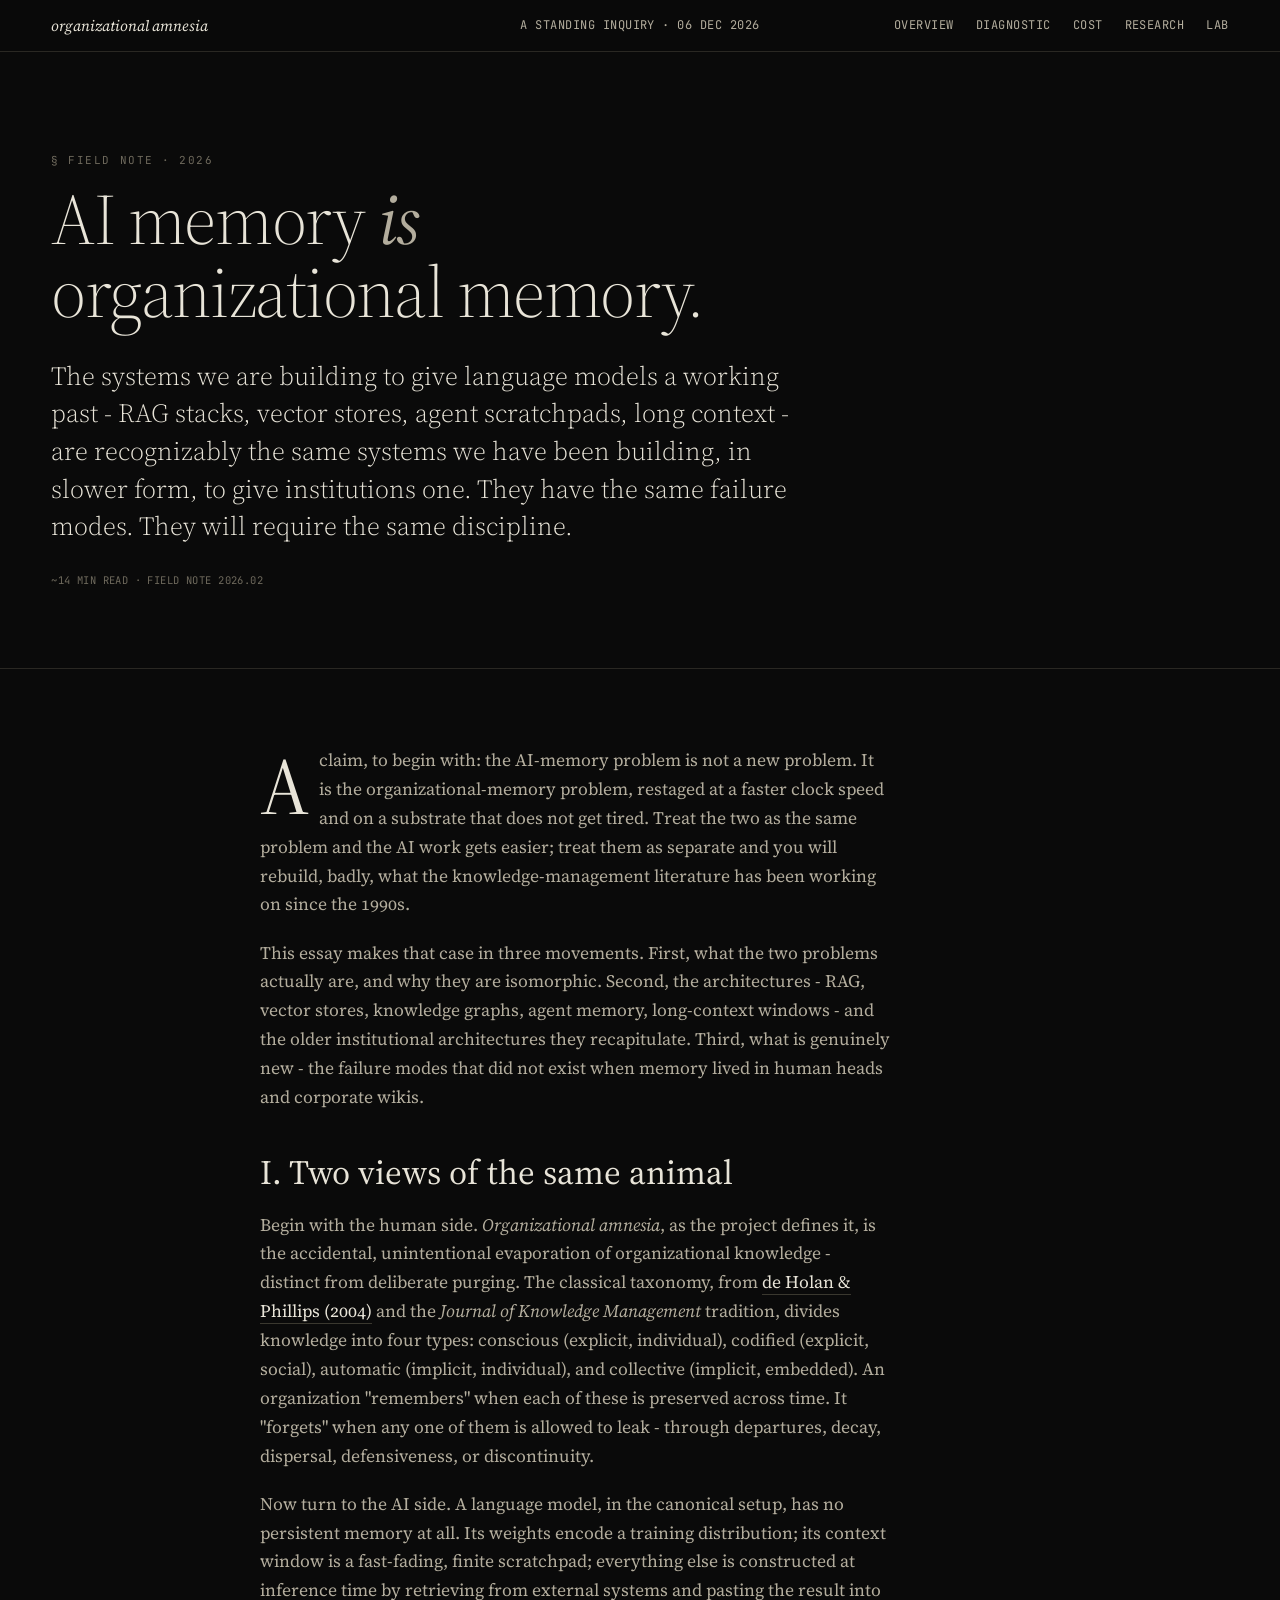
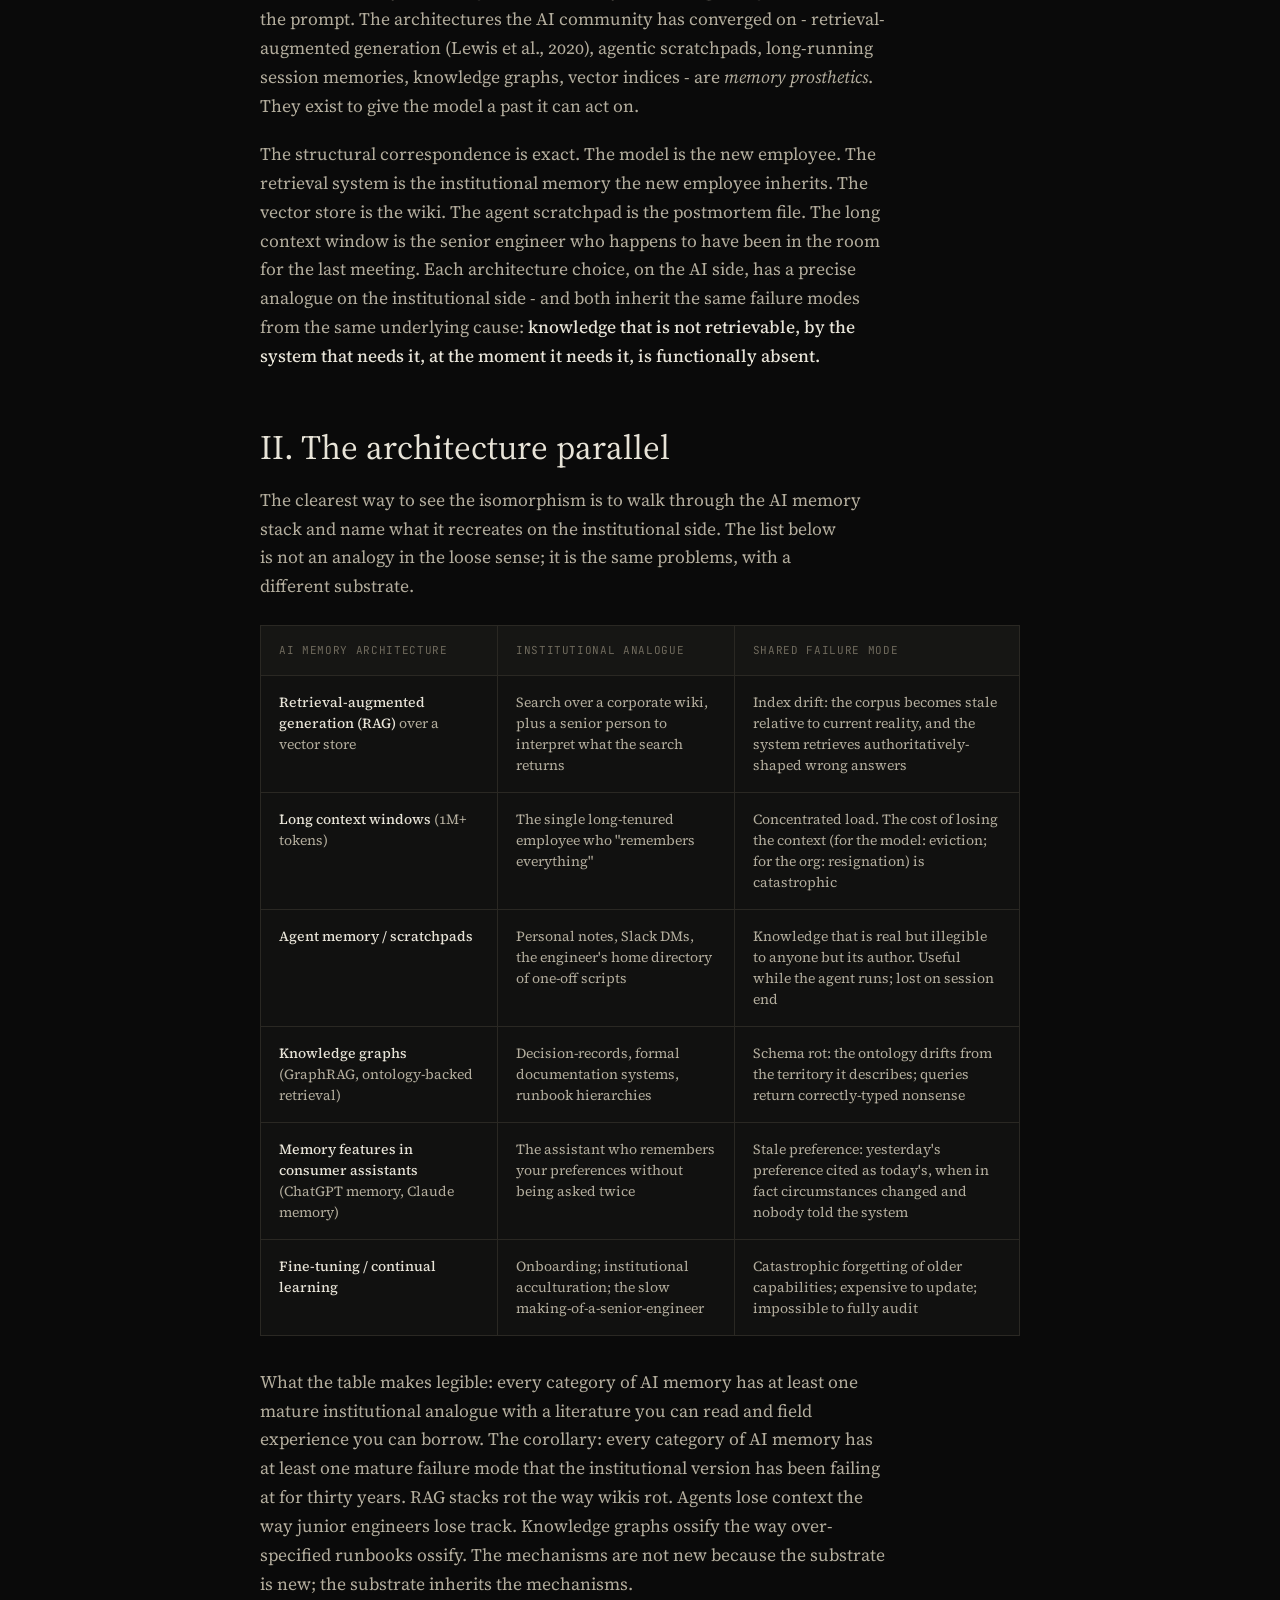
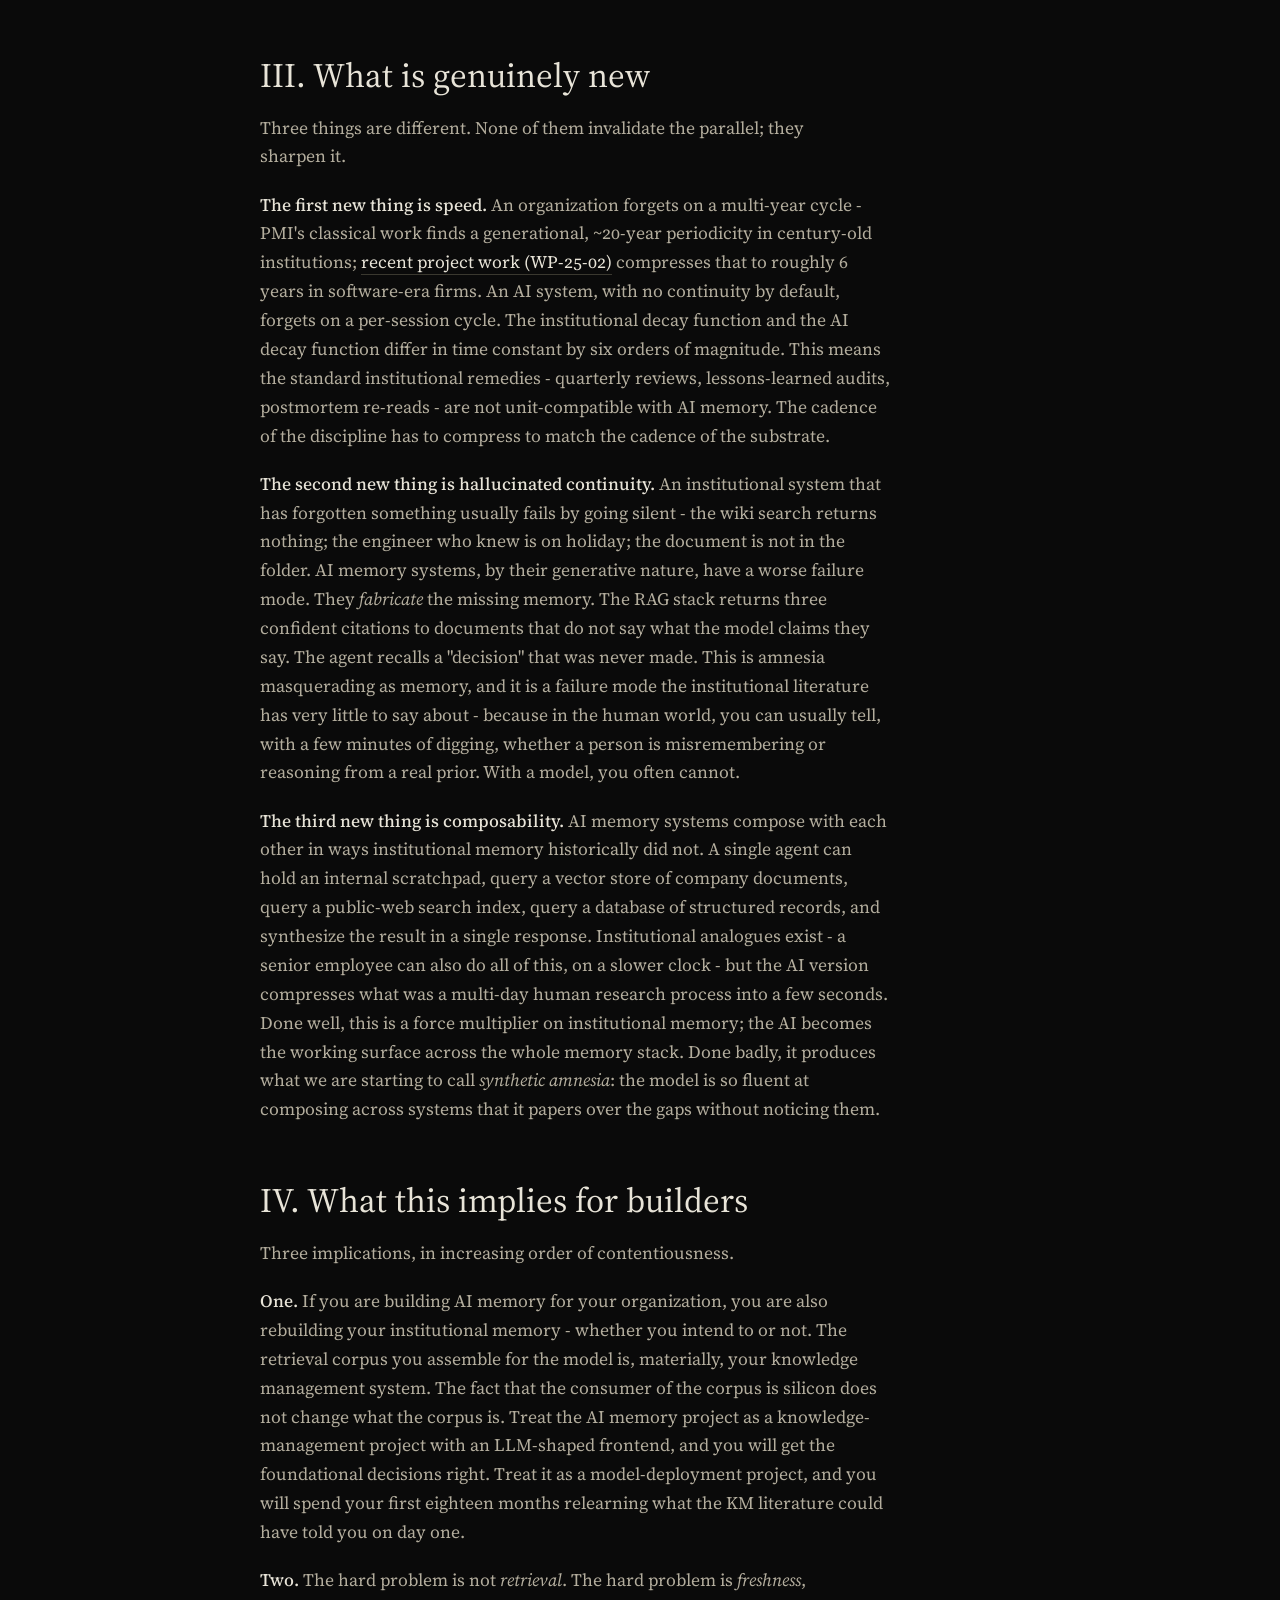
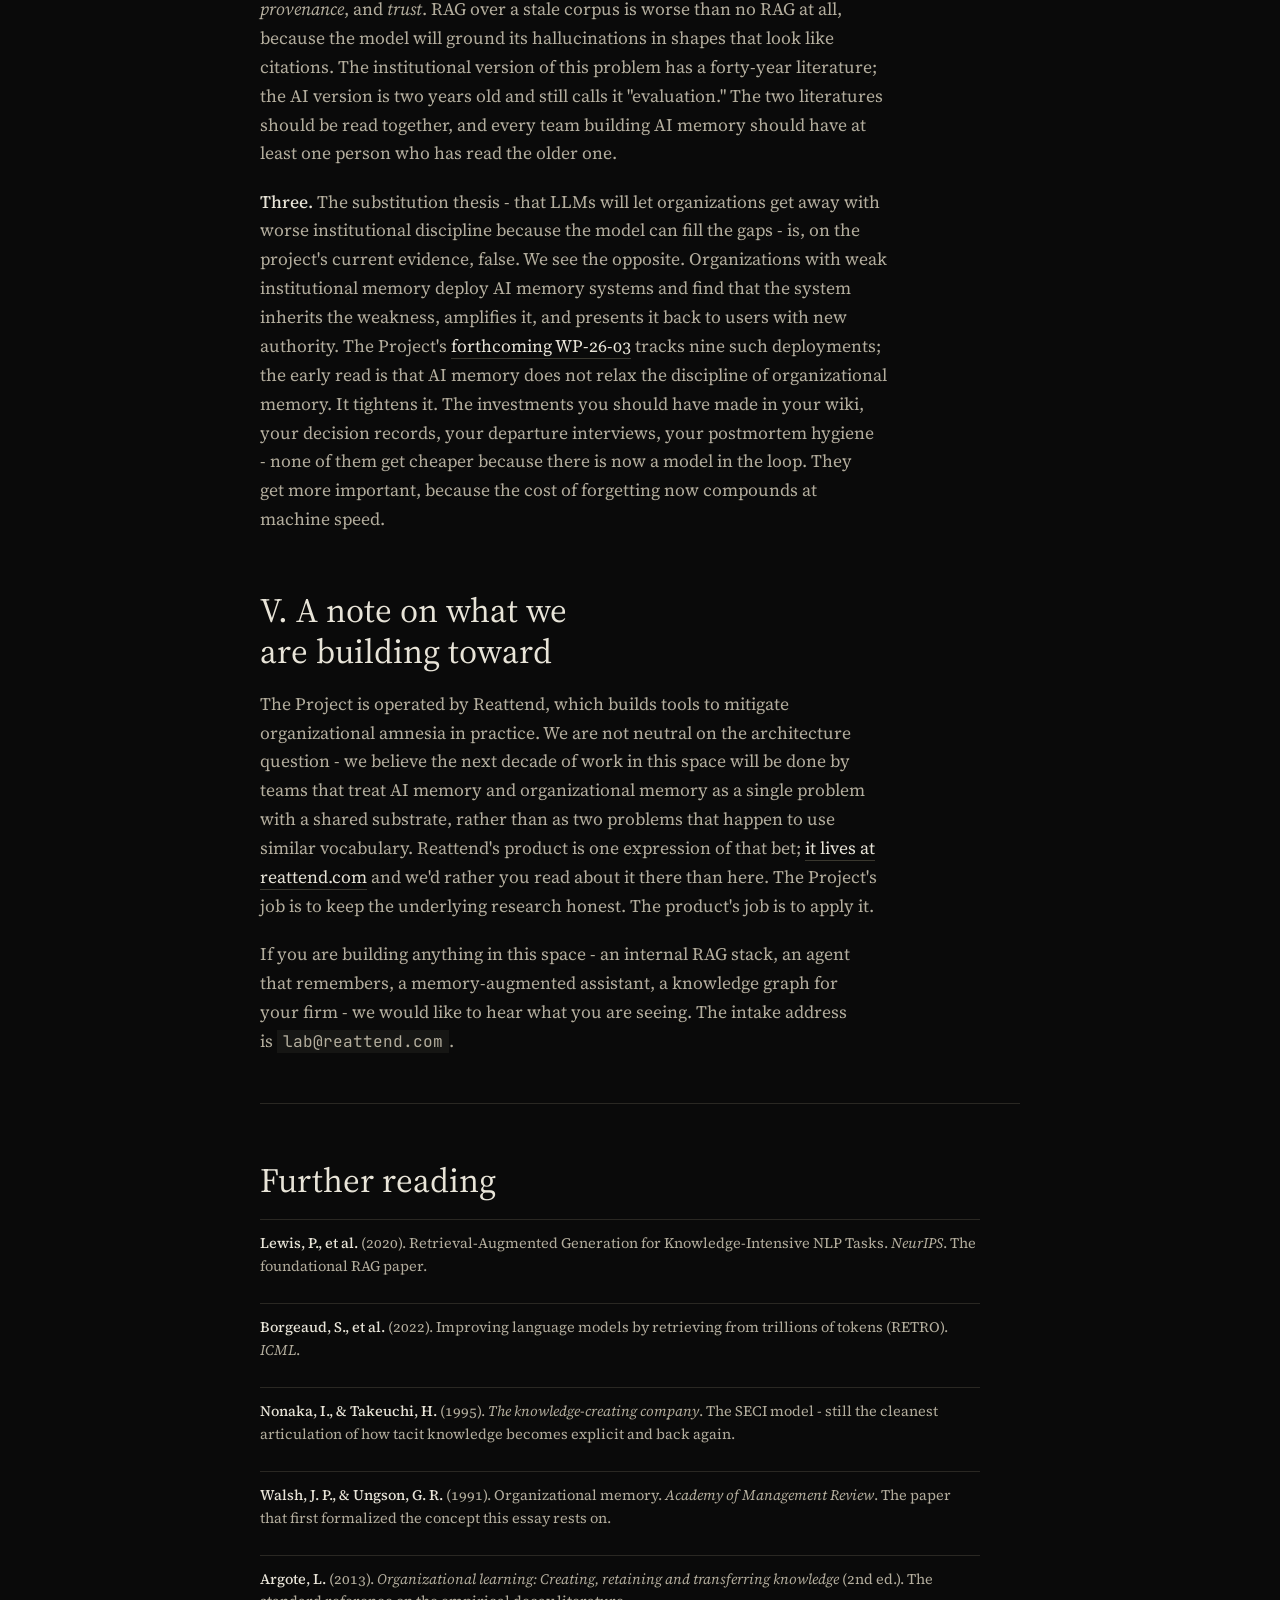
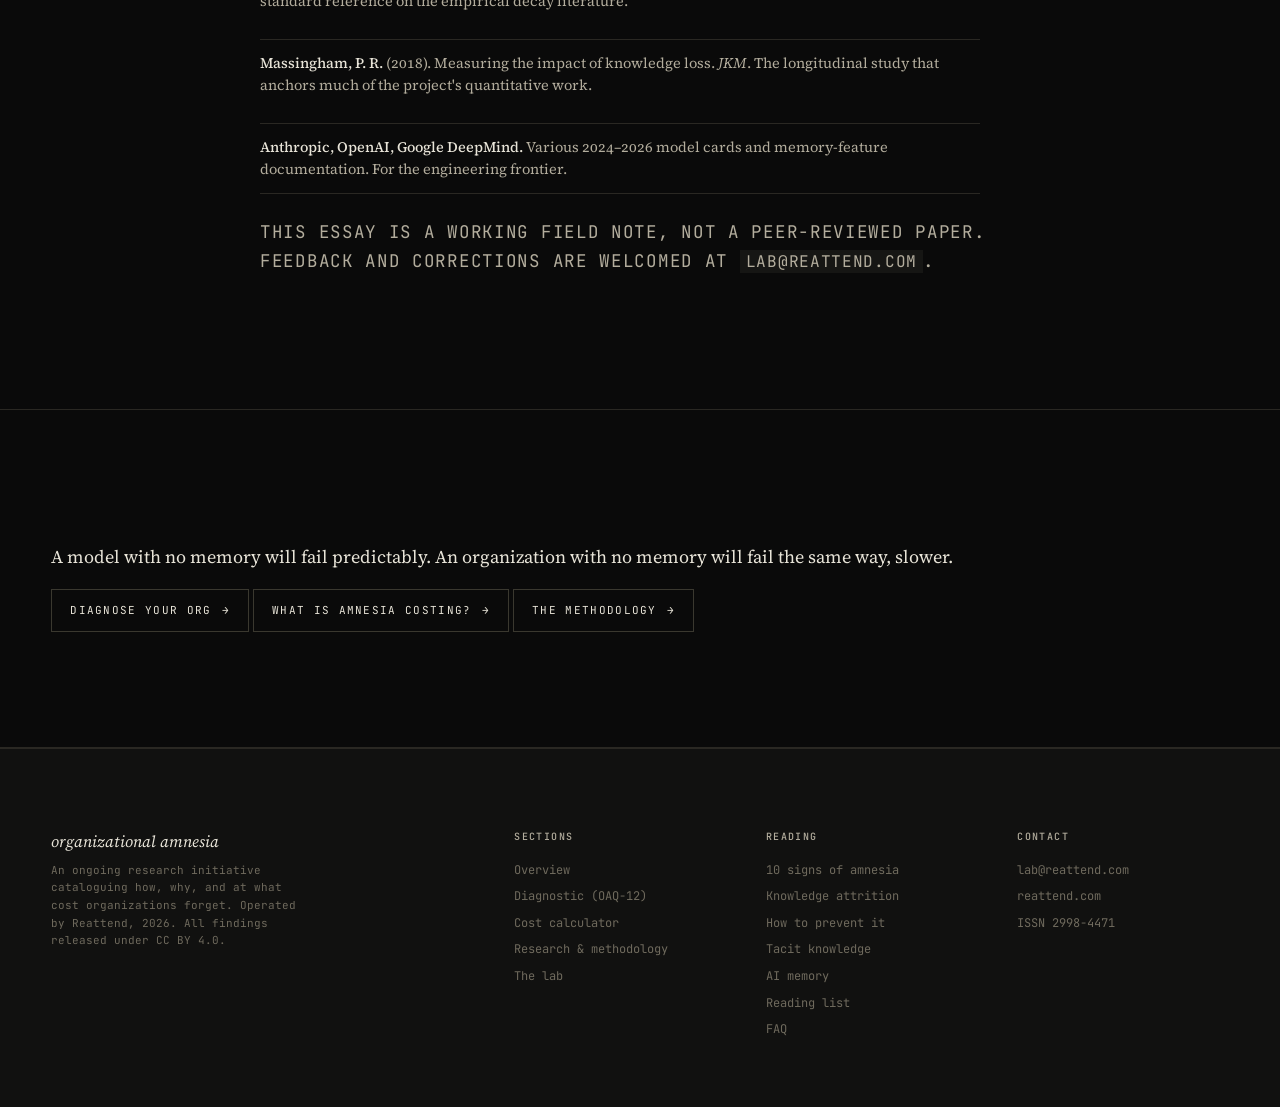
==== commit 3b736980: "Replace em-dashes with hyphens across the repo 279 occurrences swept from 13 files. The em-dash is o" ====
--- a/ai-memory.html
+++ b/ai-memory.html
@@ -3,13 +3,13 @@
 <head>
 <meta charset="utf-8" />
 <meta name="viewport" content="width=device-width, initial-scale=1" />
-<title>AI Memory Is Organizational Memory — A Field Note</title>
-<meta name="description" content="Why the AI memory problem and the organizational memory problem are the same problem — and what RAG, agents, and long-context models do (and don't) fix about institutional forgetting." />
+<title>AI Memory Is Organizational Memory - A Field Note</title>
+<meta name="description" content="Why the AI memory problem and the organizational memory problem are the same problem - and what RAG, agents, and long-context models do (and don't) fix about institutional forgetting." />
 <link rel="canonical" href="https://organizationalamnesia.com/ai-memory.html" />
 <link rel="icon" href="/favicon.svg" type="image/svg+xml" />
 <meta property="og:type" content="article" />
 <meta property="og:title" content="AI Memory Is Organizational Memory" />
-<meta property="og:description" content="A long-form argument that the AI memory problem and the organizational memory problem are isomorphic — with implications for what to build and what to expect." />
+<meta property="og:description" content="A long-form argument that the AI memory problem and the organizational memory problem are isomorphic - with implications for what to build and what to expect." />
 <meta property="og:url" content="https://organizationalamnesia.com/ai-memory.html" />
 
 <script type="application/ld+json">
@@ -46,7 +46,7 @@
   <div class="ph-inner">
     <div class="eyebrow">§ Field note · 2026</div>
     <h1>AI memory <em>is</em> organizational memory.</h1>
-    <p class="lede">The systems we are building to give language models a working past — RAG stacks, vector stores, agent scratchpads, long context — are recognizably the same systems we have been building, in slower form, to give institutions one. They have the same failure modes. They will require the same discipline.</p>
+    <p class="lede">The systems we are building to give language models a working past - RAG stacks, vector stores, agent scratchpads, long context - are recognizably the same systems we have been building, in slower form, to give institutions one. They have the same failure modes. They will require the same discipline.</p>
     <div class="cite hero-meta">~14 min read · Field note 2026.02</div>
   </div>
 </section>
@@ -56,15 +56,15 @@
 
     <p class="dropcap">A claim, to begin with: the AI-memory problem is not a new problem. It is the organizational-memory problem, restaged at a faster clock speed and on a substrate that does not get tired. Treat the two as the same problem and the AI work gets easier; treat them as separate and you will rebuild, badly, what the knowledge-management literature has been working on since the 1990s.</p>
 
-    <p>This essay makes that case in three movements. First, what the two problems actually are, and why they are isomorphic. Second, the architectures — RAG, vector stores, knowledge graphs, agent memory, long-context windows — and the older institutional architectures they recapitulate. Third, what is genuinely new — the failure modes that did not exist when memory lived in human heads and corporate wikis.</p>
+    <p>This essay makes that case in three movements. First, what the two problems actually are, and why they are isomorphic. Second, the architectures - RAG, vector stores, knowledge graphs, agent memory, long-context windows - and the older institutional architectures they recapitulate. Third, what is genuinely new - the failure modes that did not exist when memory lived in human heads and corporate wikis.</p>
 
     <h2>I. Two views of the same animal</h2>
 
-    <p>Begin with the human side. <em>Organizational amnesia</em>, as the project defines it, is the accidental, unintentional evaporation of organizational knowledge — distinct from deliberate purging. The classical taxonomy, from <a href="research.html#bibliography">de Holan &amp; Phillips (2004)</a> and the <em>Journal of Knowledge Management</em> tradition, divides knowledge into four types: conscious (explicit, individual), codified (explicit, social), automatic (implicit, individual), and collective (implicit, embedded). An organization "remembers" when each of these is preserved across time. It "forgets" when any one of them is allowed to leak — through departures, decay, dispersal, defensiveness, or discontinuity.</p>
-
-    <p>Now turn to the AI side. A language model, in the canonical setup, has no persistent memory at all. Its weights encode a training distribution; its context window is a fast-fading, finite scratchpad; everything else is constructed at inference time by retrieving from external systems and pasting the result into the prompt. The architectures the AI community has converged on — retrieval-augmented generation (Lewis et al., 2020), agentic scratchpads, long-running session memories, knowledge graphs, vector indices — are <em>memory prosthetics</em>. They exist to give the model a past it can act on.</p>
-
-    <p>The structural correspondence is exact. The model is the new employee. The retrieval system is the institutional memory the new employee inherits. The vector store is the wiki. The agent scratchpad is the postmortem file. The long context window is the senior engineer who happens to have been in the room for the last meeting. Each architecture choice, on the AI side, has a precise analogue on the institutional side — and both inherit the same failure modes from the same underlying cause: <strong>knowledge that is not retrievable, by the system that needs it, at the moment it needs it, is functionally absent.</strong></p>
+    <p>Begin with the human side. <em>Organizational amnesia</em>, as the project defines it, is the accidental, unintentional evaporation of organizational knowledge - distinct from deliberate purging. The classical taxonomy, from <a href="research.html#bibliography">de Holan &amp; Phillips (2004)</a> and the <em>Journal of Knowledge Management</em> tradition, divides knowledge into four types: conscious (explicit, individual), codified (explicit, social), automatic (implicit, individual), and collective (implicit, embedded). An organization "remembers" when each of these is preserved across time. It "forgets" when any one of them is allowed to leak - through departures, decay, dispersal, defensiveness, or discontinuity.</p>
+
+    <p>Now turn to the AI side. A language model, in the canonical setup, has no persistent memory at all. Its weights encode a training distribution; its context window is a fast-fading, finite scratchpad; everything else is constructed at inference time by retrieving from external systems and pasting the result into the prompt. The architectures the AI community has converged on - retrieval-augmented generation (Lewis et al., 2020), agentic scratchpads, long-running session memories, knowledge graphs, vector indices - are <em>memory prosthetics</em>. They exist to give the model a past it can act on.</p>
+
+    <p>The structural correspondence is exact. The model is the new employee. The retrieval system is the institutional memory the new employee inherits. The vector store is the wiki. The agent scratchpad is the postmortem file. The long context window is the senior engineer who happens to have been in the room for the last meeting. Each architecture choice, on the AI side, has a precise analogue on the institutional side - and both inherit the same failure modes from the same underlying cause: <strong>knowledge that is not retrievable, by the system that needs it, at the moment it needs it, is functionally absent.</strong></p>
 
     <h2>II. The architecture parallel</h2>
 
@@ -114,27 +114,27 @@
 
     <p>Three things are different. None of them invalidate the parallel; they sharpen it.</p>
 
-    <p><strong>The first new thing is speed.</strong> An organization forgets on a multi-year cycle — PMI's classical work finds a generational, ~20-year periodicity in century-old institutions; <a href="research.html#papers">recent project work (WP-25-02)</a> compresses that to roughly 6 years in software-era firms. An AI system, with no continuity by default, forgets on a per-session cycle. The institutional decay function and the AI decay function differ in time constant by six orders of magnitude. This means the standard institutional remedies — quarterly reviews, lessons-learned audits, postmortem re-reads — are not unit-compatible with AI memory. The cadence of the discipline has to compress to match the cadence of the substrate.</p>
-
-    <p><strong>The second new thing is hallucinated continuity.</strong> An institutional system that has forgotten something usually fails by going silent — the wiki search returns nothing; the engineer who knew is on holiday; the document is not in the folder. AI memory systems, by their generative nature, have a worse failure mode. They <em>fabricate</em> the missing memory. The RAG stack returns three confident citations to documents that do not say what the model claims they say. The agent recalls a "decision" that was never made. This is amnesia masquerading as memory, and it is a failure mode the institutional literature has very little to say about — because in the human world, you can usually tell, with a few minutes of digging, whether a person is misremembering or reasoning from a real prior. With a model, you often cannot.</p>
-
-    <p><strong>The third new thing is composability.</strong> AI memory systems compose with each other in ways institutional memory historically did not. A single agent can hold an internal scratchpad, query a vector store of company documents, query a public-web search index, query a database of structured records, and synthesize the result in a single response. Institutional analogues exist — a senior employee can also do all of this, on a slower clock — but the AI version compresses what was a multi-day human research process into a few seconds. Done well, this is a force multiplier on institutional memory; the AI becomes the working surface across the whole memory stack. Done badly, it produces what we are starting to call <em>synthetic amnesia</em>: the model is so fluent at composing across systems that it papers over the gaps without noticing them.</p>
+    <p><strong>The first new thing is speed.</strong> An organization forgets on a multi-year cycle - PMI's classical work finds a generational, ~20-year periodicity in century-old institutions; <a href="research.html#papers">recent project work (WP-25-02)</a> compresses that to roughly 6 years in software-era firms. An AI system, with no continuity by default, forgets on a per-session cycle. The institutional decay function and the AI decay function differ in time constant by six orders of magnitude. This means the standard institutional remedies - quarterly reviews, lessons-learned audits, postmortem re-reads - are not unit-compatible with AI memory. The cadence of the discipline has to compress to match the cadence of the substrate.</p>
+
+    <p><strong>The second new thing is hallucinated continuity.</strong> An institutional system that has forgotten something usually fails by going silent - the wiki search returns nothing; the engineer who knew is on holiday; the document is not in the folder. AI memory systems, by their generative nature, have a worse failure mode. They <em>fabricate</em> the missing memory. The RAG stack returns three confident citations to documents that do not say what the model claims they say. The agent recalls a "decision" that was never made. This is amnesia masquerading as memory, and it is a failure mode the institutional literature has very little to say about - because in the human world, you can usually tell, with a few minutes of digging, whether a person is misremembering or reasoning from a real prior. With a model, you often cannot.</p>
+
+    <p><strong>The third new thing is composability.</strong> AI memory systems compose with each other in ways institutional memory historically did not. A single agent can hold an internal scratchpad, query a vector store of company documents, query a public-web search index, query a database of structured records, and synthesize the result in a single response. Institutional analogues exist - a senior employee can also do all of this, on a slower clock - but the AI version compresses what was a multi-day human research process into a few seconds. Done well, this is a force multiplier on institutional memory; the AI becomes the working surface across the whole memory stack. Done badly, it produces what we are starting to call <em>synthetic amnesia</em>: the model is so fluent at composing across systems that it papers over the gaps without noticing them.</p>
 
     <h2>IV. What this implies for builders</h2>
 
     <p>Three implications, in increasing order of contentiousness.</p>
 
-    <p><strong>One.</strong> If you are building AI memory for your organization, you are also rebuilding your institutional memory — whether you intend to or not. The retrieval corpus you assemble for the model is, materially, your knowledge management system. The fact that the consumer of the corpus is silicon does not change what the corpus is. Treat the AI memory project as a knowledge-management project with an LLM-shaped frontend, and you will get the foundational decisions right. Treat it as a model-deployment project, and you will spend your first eighteen months relearning what the KM literature could have told you on day one.</p>
+    <p><strong>One.</strong> If you are building AI memory for your organization, you are also rebuilding your institutional memory - whether you intend to or not. The retrieval corpus you assemble for the model is, materially, your knowledge management system. The fact that the consumer of the corpus is silicon does not change what the corpus is. Treat the AI memory project as a knowledge-management project with an LLM-shaped frontend, and you will get the foundational decisions right. Treat it as a model-deployment project, and you will spend your first eighteen months relearning what the KM literature could have told you on day one.</p>
 
     <p><strong>Two.</strong> The hard problem is not <em>retrieval</em>. The hard problem is <em>freshness</em>, <em>provenance</em>, and <em>trust</em>. RAG over a stale corpus is worse than no RAG at all, because the model will ground its hallucinations in shapes that look like citations. The institutional version of this problem has a forty-year literature; the AI version is two years old and still calls it "evaluation." The two literatures should be read together, and every team building AI memory should have at least one person who has read the older one.</p>
 
-    <p><strong>Three.</strong> The substitution thesis — that LLMs will let organizations get away with worse institutional discipline because the model can fill the gaps — is, on the project's current evidence, false. We see the opposite. Organizations with weak institutional memory deploy AI memory systems and find that the system inherits the weakness, amplifies it, and presents it back to users with new authority. The Project's <a href="research.html#papers">forthcoming WP-26-03</a> tracks nine such deployments; the early read is that AI memory does not relax the discipline of organizational memory. It tightens it. The investments you should have made in your wiki, your decision records, your departure interviews, your postmortem hygiene — none of them get cheaper because there is now a model in the loop. They get more important, because the cost of forgetting now compounds at machine speed.</p>
+    <p><strong>Three.</strong> The substitution thesis - that LLMs will let organizations get away with worse institutional discipline because the model can fill the gaps - is, on the project's current evidence, false. We see the opposite. Organizations with weak institutional memory deploy AI memory systems and find that the system inherits the weakness, amplifies it, and presents it back to users with new authority. The Project's <a href="research.html#papers">forthcoming WP-26-03</a> tracks nine such deployments; the early read is that AI memory does not relax the discipline of organizational memory. It tightens it. The investments you should have made in your wiki, your decision records, your departure interviews, your postmortem hygiene - none of them get cheaper because there is now a model in the loop. They get more important, because the cost of forgetting now compounds at machine speed.</p>
 
     <h2>V. A note on what we are building toward</h2>
 
-    <p>The Project is operated by Reattend, which builds tools to mitigate organizational amnesia in practice. We are not neutral on the architecture question — we believe the next decade of work in this space will be done by teams that treat AI memory and organizational memory as a single problem with a shared substrate, rather than as two problems that happen to use similar vocabulary. Reattend's product is one expression of that bet; <a href="https://reattend.com">it lives at reattend.com</a> and we'd rather you read about it there than here. The Project's job is to keep the underlying research honest. The product's job is to apply it.</p>
-
-    <p>If you are building anything in this space — an internal RAG stack, an agent that remembers, a memory-augmented assistant, a knowledge graph for your firm — we would like to hear what you are seeing. The intake address is <span class="mono-inline">lab@reattend.com</span>.</p>
+    <p>The Project is operated by Reattend, which builds tools to mitigate organizational amnesia in practice. We are not neutral on the architecture question - we believe the next decade of work in this space will be done by teams that treat AI memory and organizational memory as a single problem with a shared substrate, rather than as two problems that happen to use similar vocabulary. Reattend's product is one expression of that bet; <a href="https://reattend.com">it lives at reattend.com</a> and we'd rather you read about it there than here. The Project's job is to keep the underlying research honest. The product's job is to apply it.</p>
+
+    <p>If you are building anything in this space - an internal RAG stack, an agent that remembers, a memory-augmented assistant, a knowledge graph for your firm - we would like to hear what you are seeing. The intake address is <span class="mono-inline">lab@reattend.com</span>.</p>
 
     <hr class="rule"/>
 
@@ -143,7 +143,7 @@
     <ul class="ref-list">
       <li><strong>Lewis, P., et al.</strong> (2020). Retrieval-Augmented Generation for Knowledge-Intensive NLP Tasks. <em>NeurIPS</em>. The foundational RAG paper.</li>
       <li><strong>Borgeaud, S., et al.</strong> (2022). Improving language models by retrieving from trillions of tokens (RETRO). <em>ICML</em>.</li>
-      <li><strong>Nonaka, I., &amp; Takeuchi, H.</strong> (1995). <em>The knowledge-creating company</em>. The SECI model — still the cleanest articulation of how tacit knowledge becomes explicit and back again.</li>
+      <li><strong>Nonaka, I., &amp; Takeuchi, H.</strong> (1995). <em>The knowledge-creating company</em>. The SECI model - still the cleanest articulation of how tacit knowledge becomes explicit and back again.</li>
       <li><strong>Walsh, J. P., &amp; Ungson, G. R.</strong> (1991). Organizational memory. <em>Academy of Management Review</em>. The paper that first formalized the concept this essay rests on.</li>
       <li><strong>Argote, L.</strong> (2013). <em>Organizational learning: Creating, retaining and transferring knowledge</em> (2nd ed.). The standard reference on the empirical decay literature.</li>
       <li><strong>Massingham, P. R.</strong> (2018). Measuring the impact of knowledge loss. <em>JKM</em>. The longitudinal study that anchors much of the project's quantitative work.</li>
--- a/styles/site.css
+++ b/styles/site.css
@@ -1,5 +1,5 @@
 /* ============================================================
-   organizationalamnesia.com — shared stylesheet
+   organizationalamnesia.com - shared stylesheet
    ============================================================ */
 
 @import url('https://fonts.googleapis.com/css2?family=Source+Serif+4:ital,opsz,wght@0,8..60,300;0,8..60,400;0,8..60,500;0,8..60,600;0,8..60,700;1,8..60,400&family=JetBrains+Mono:wght@400;500;600&display=swap');
@@ -259,7 +259,7 @@
    Mobile / responsive pass
    ============================================================ */
 
-/* Topbar — stack on phones; hide center; horizontal-scroll nav */
+/* Topbar - stack on phones; hide center; horizontal-scroll nav */
 @media (max-width: 760px) {
   .topbar {
     grid-template-columns: 1fr;
@@ -281,12 +281,12 @@
   .topbar .brand { font-size: 14px; }
 }
 
-/* Footer — collapse to single column on phones */
+/* Footer - collapse to single column on phones */
 @media (max-width: 520px) {
   .footer { grid-template-columns: 1fr; gap: 28px; padding: 56px var(--gutter) 48px; }
 }
 
-/* Touch targets — buttons should be ≥44px on touch */
+/* Touch targets - buttons should be ≥44px on touch */
 @media (max-width: 760px) {
   .btn {
     padding: 13px 18px;
@@ -295,7 +295,7 @@
   }
 }
 
-/* Section spacing — slightly tighter on phones */
+/* Section spacing - slightly tighter on phones */
 @media (max-width: 600px) {
   body { font-size: 17px; }
   .section { padding: clamp(48px, 11vw, 80px) var(--gutter); }
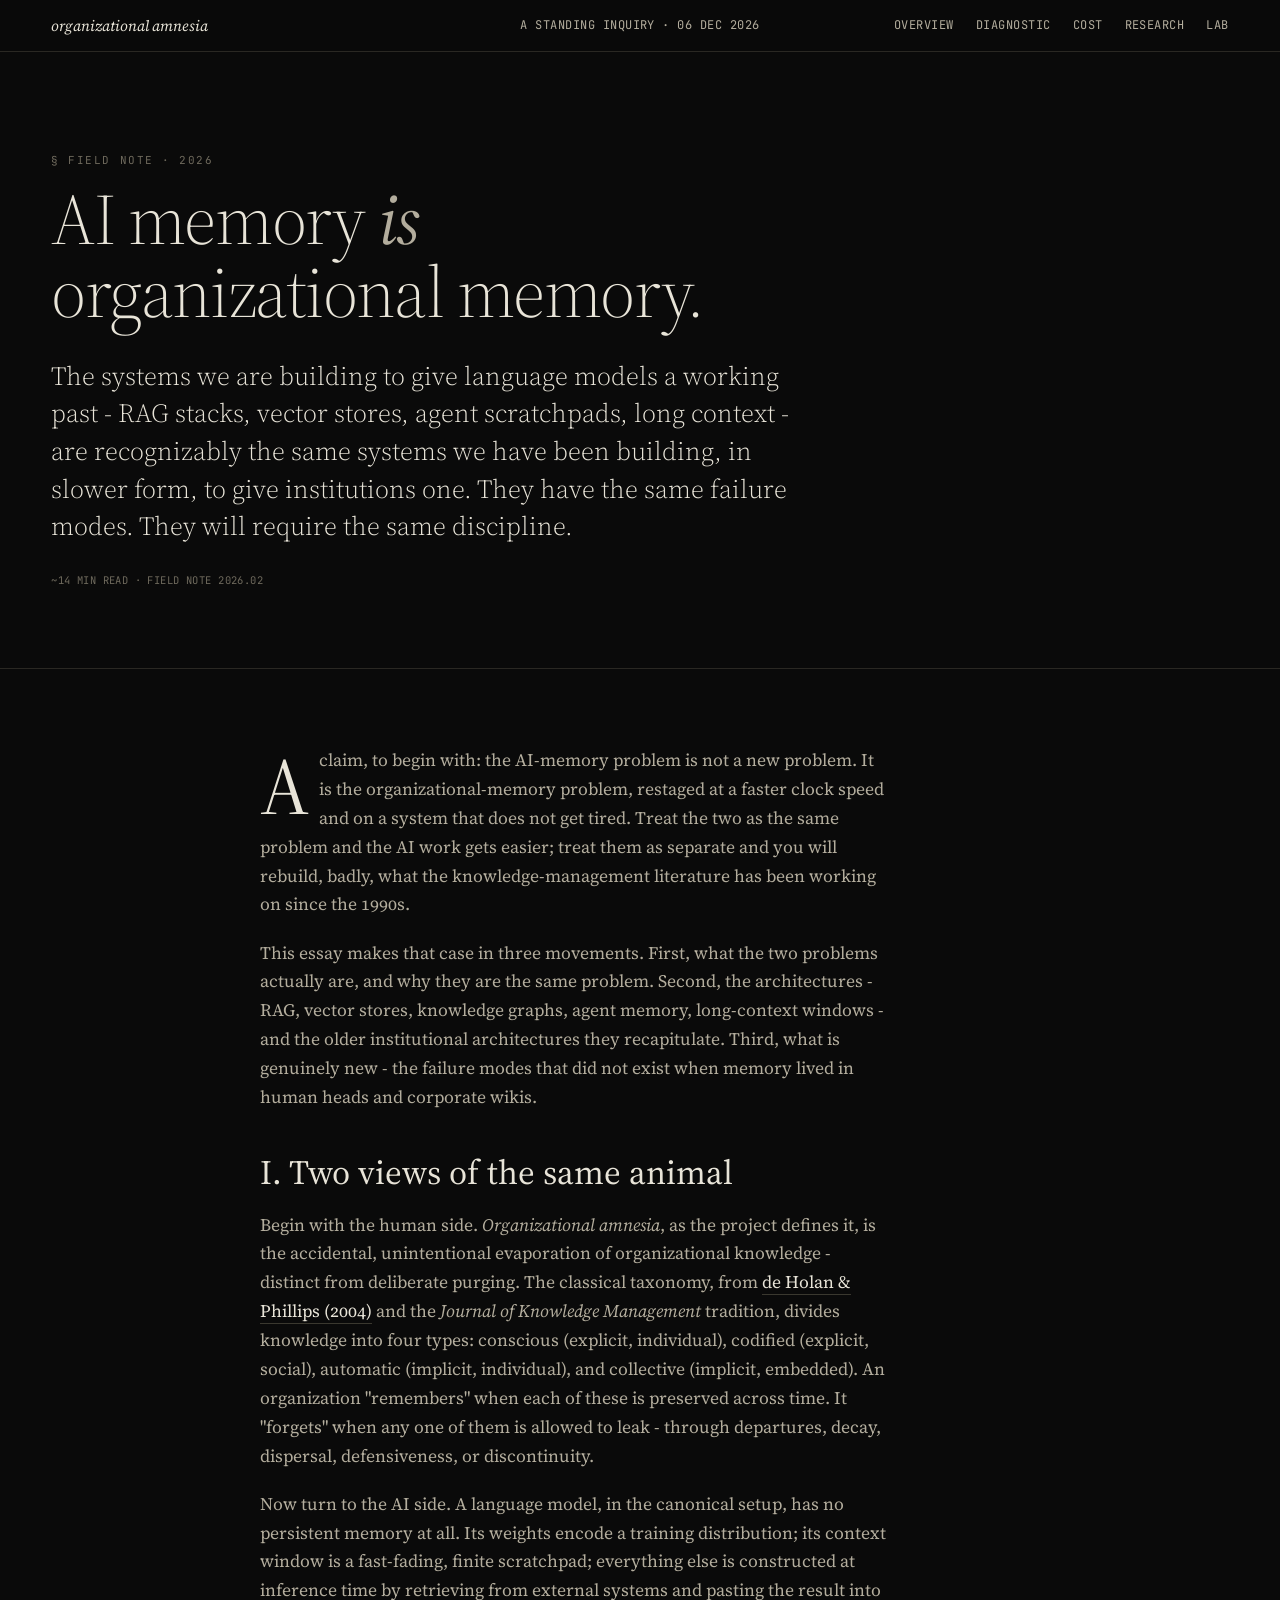
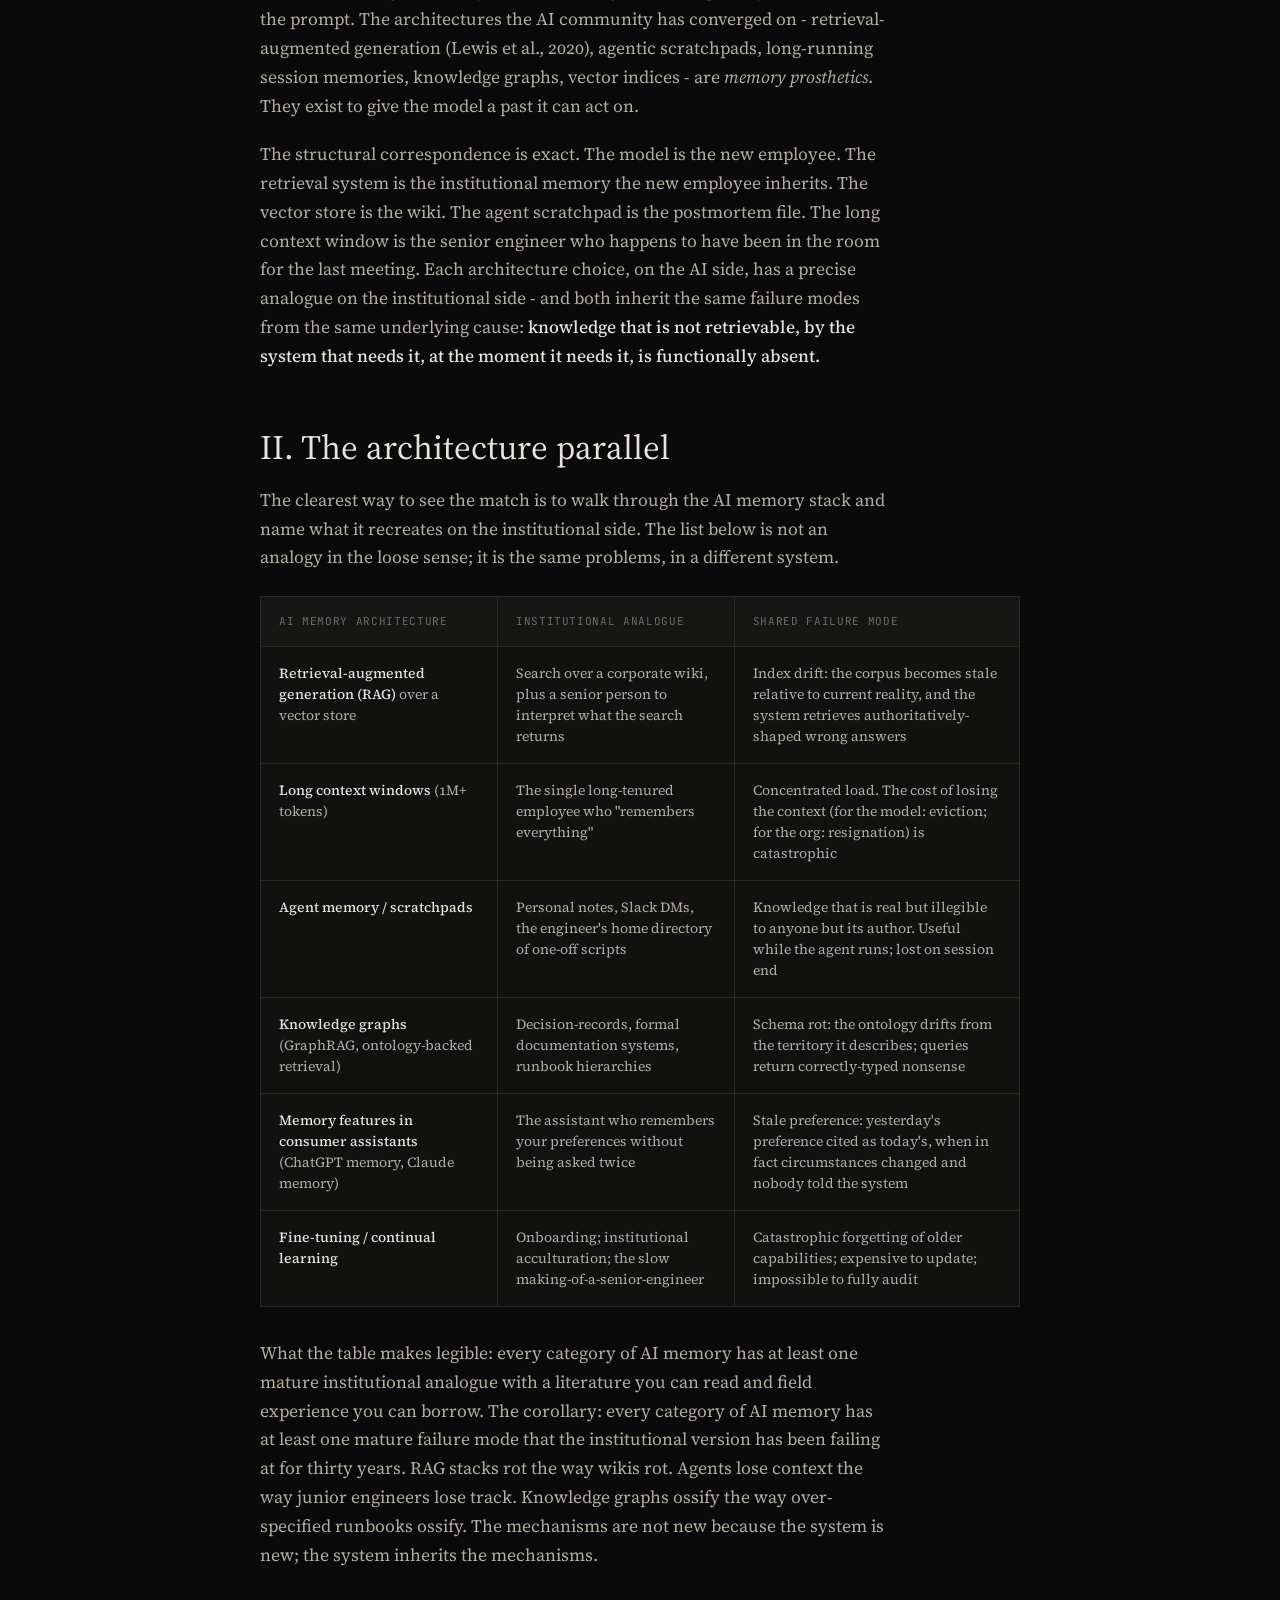
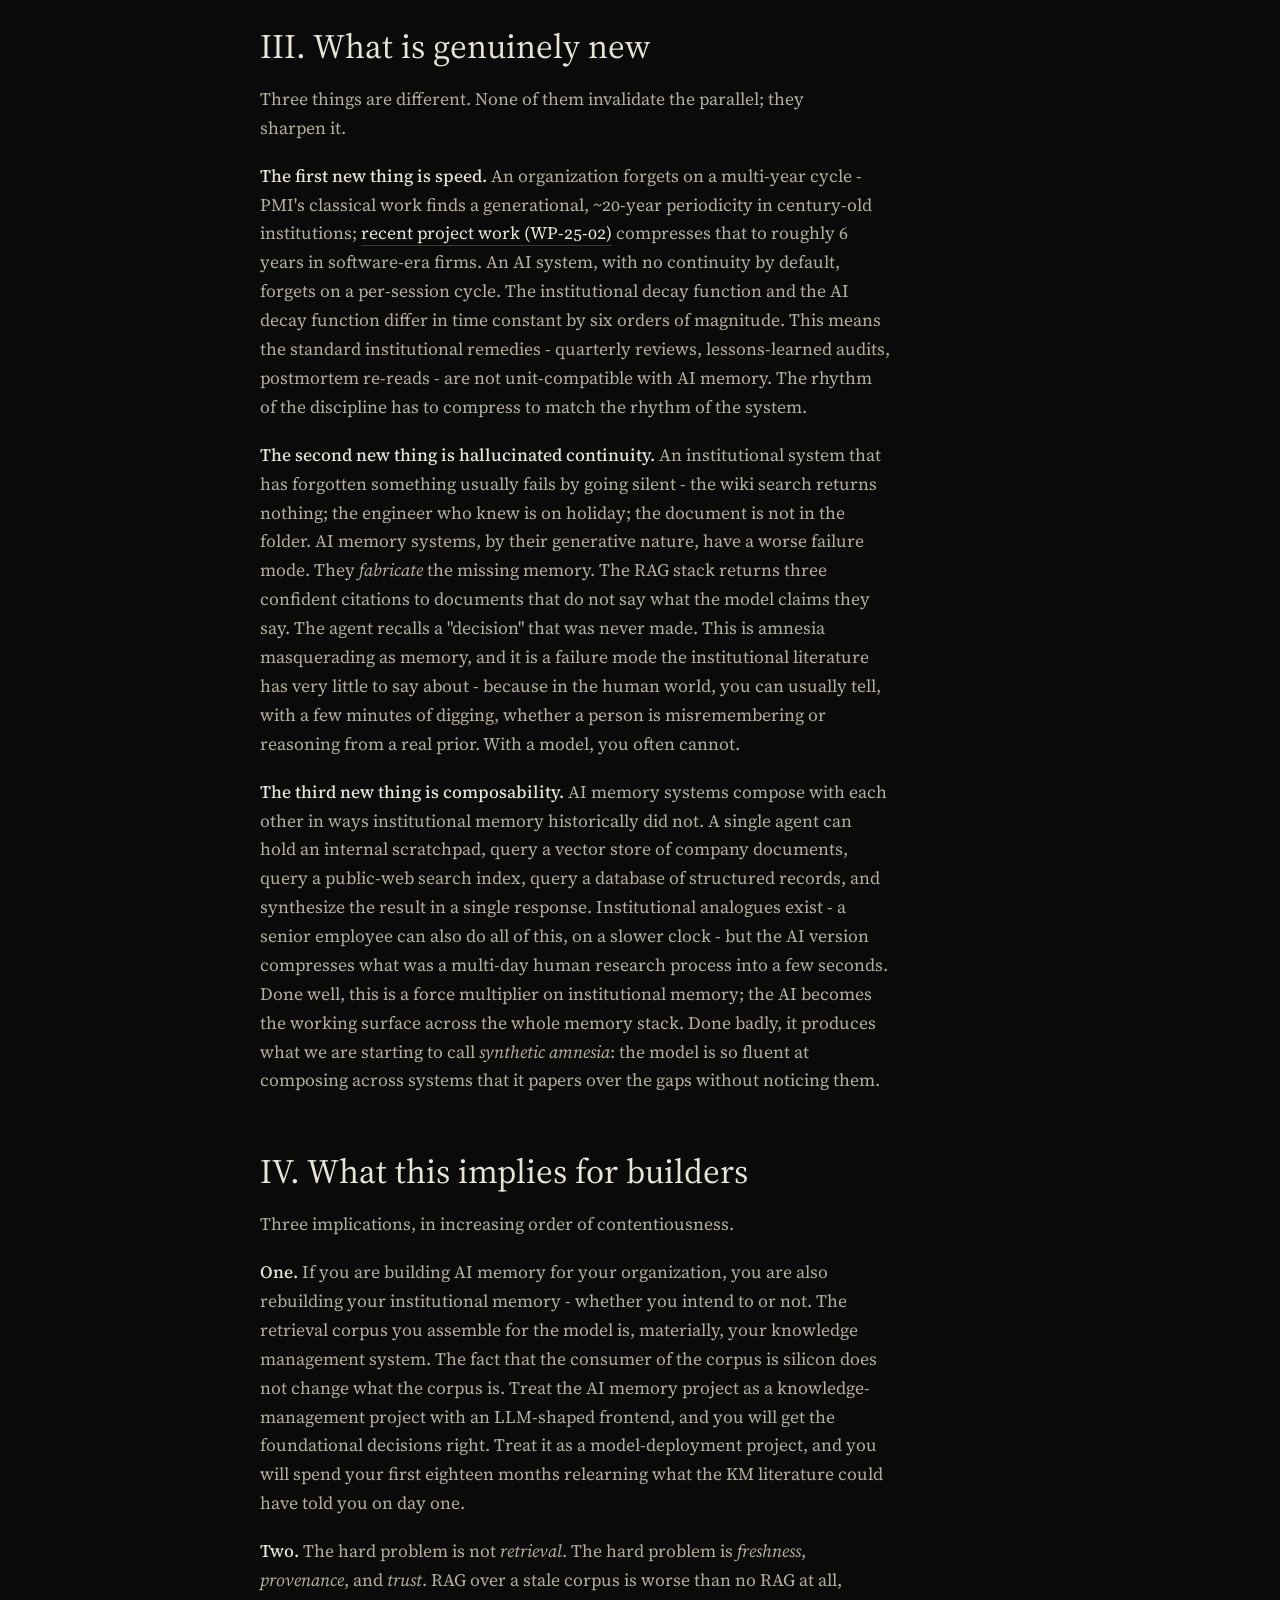
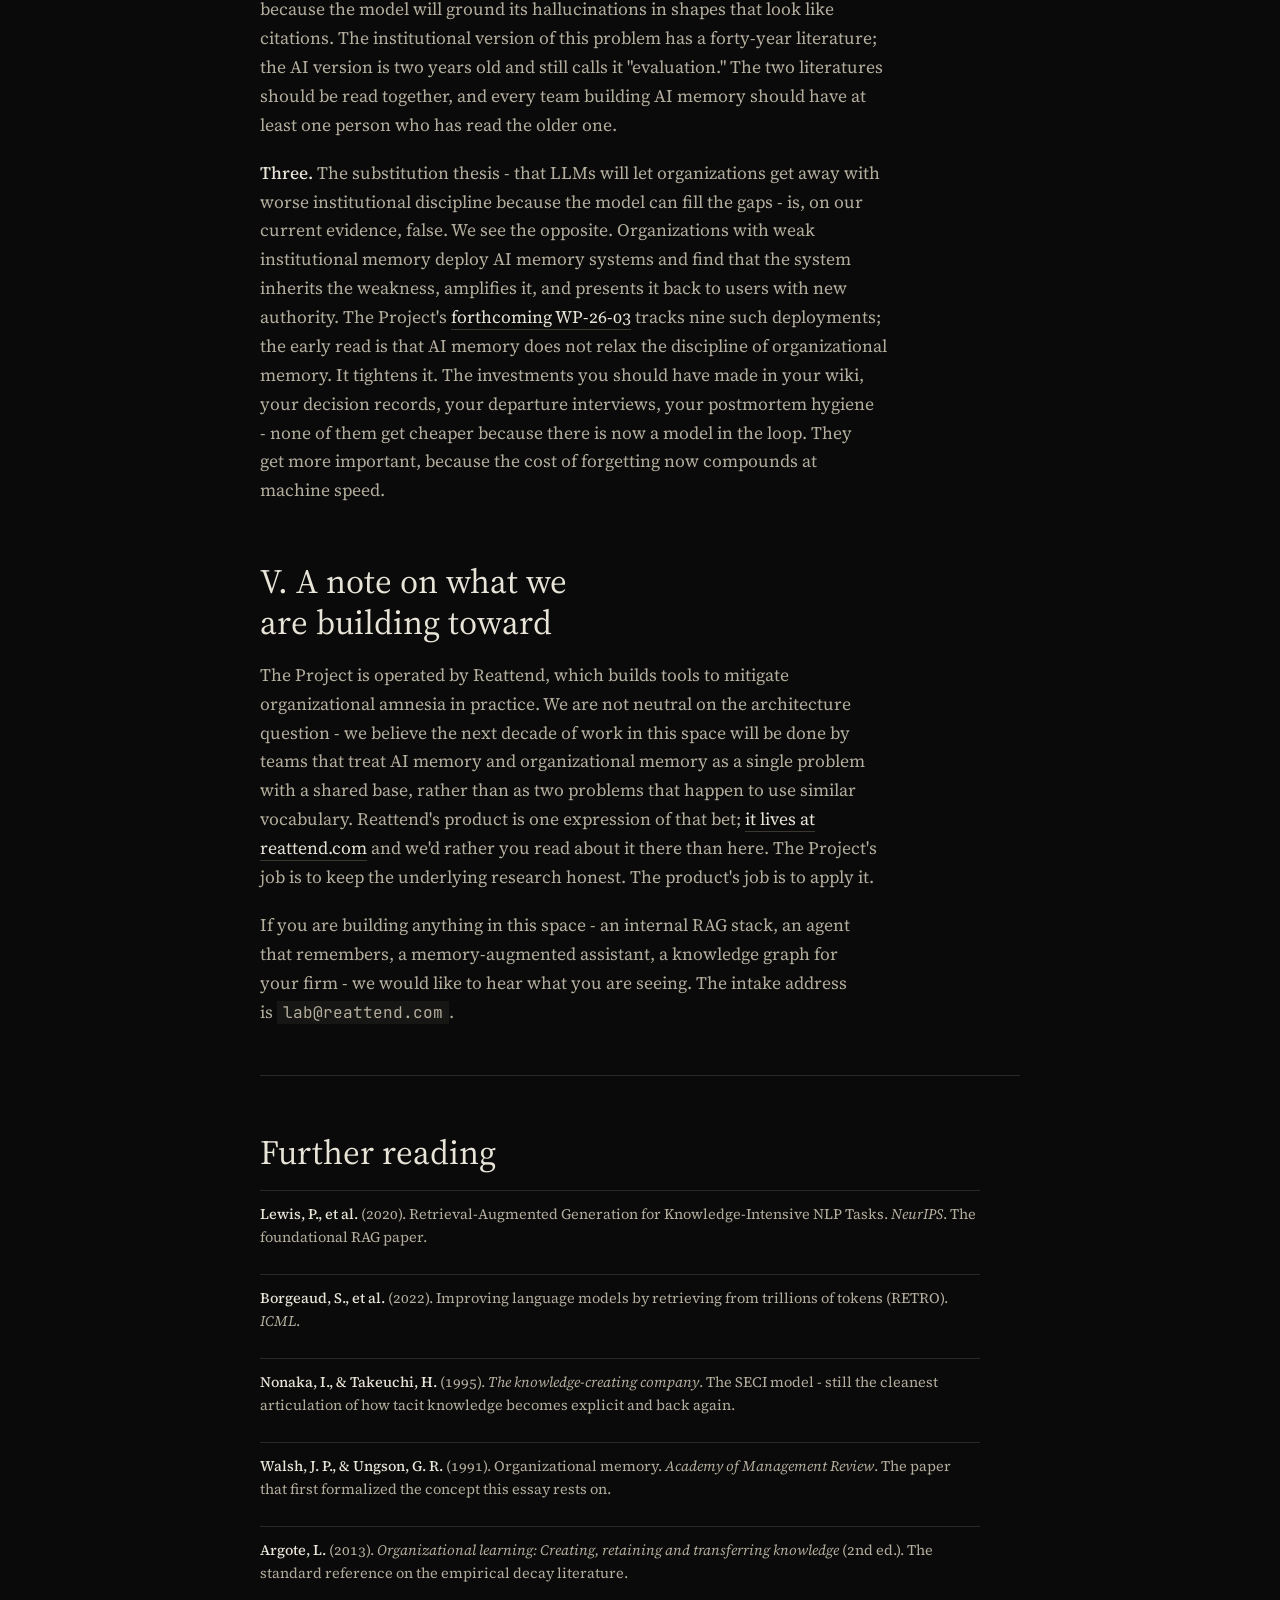
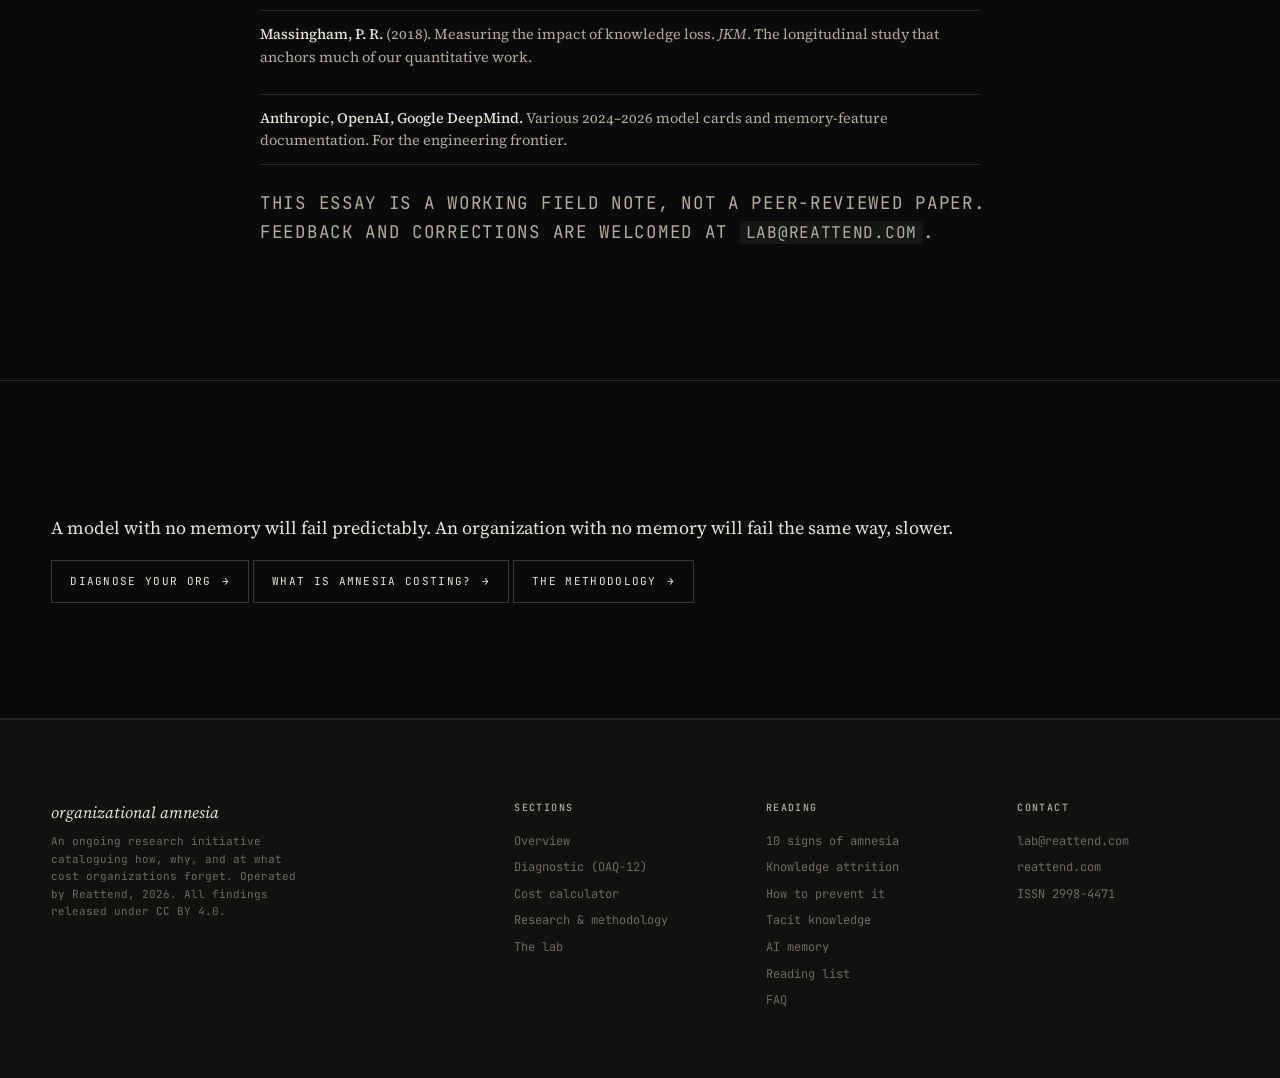
==== commit 77d72365: "Deeper humanization pass Word-level swaps across all essays: - etiology -> causes - isomorphic -> th" ====
--- a/ai-memory.html
+++ b/ai-memory.html
@@ -9,7 +9,7 @@
 <link rel="icon" href="/favicon.svg" type="image/svg+xml" />
 <meta property="og:type" content="article" />
 <meta property="og:title" content="AI Memory Is Organizational Memory" />
-<meta property="og:description" content="A long-form argument that the AI memory problem and the organizational memory problem are isomorphic - with implications for what to build and what to expect." />
+<meta property="og:description" content="A long-form argument that the AI memory problem and the organizational memory problem are the same problem - with implications for what to build and what to expect." />
 <meta property="og:url" content="https://organizationalamnesia.com/ai-memory.html" />
 
 <script type="application/ld+json">
@@ -54,9 +54,9 @@
 <section class="section essay">
   <div class="essay-body body">
 
-    <p class="dropcap">A claim, to begin with: the AI-memory problem is not a new problem. It is the organizational-memory problem, restaged at a faster clock speed and on a substrate that does not get tired. Treat the two as the same problem and the AI work gets easier; treat them as separate and you will rebuild, badly, what the knowledge-management literature has been working on since the 1990s.</p>
-
-    <p>This essay makes that case in three movements. First, what the two problems actually are, and why they are isomorphic. Second, the architectures - RAG, vector stores, knowledge graphs, agent memory, long-context windows - and the older institutional architectures they recapitulate. Third, what is genuinely new - the failure modes that did not exist when memory lived in human heads and corporate wikis.</p>
+    <p class="dropcap">A claim, to begin with: the AI-memory problem is not a new problem. It is the organizational-memory problem, restaged at a faster clock speed and on a system that does not get tired. Treat the two as the same problem and the AI work gets easier; treat them as separate and you will rebuild, badly, what the knowledge-management literature has been working on since the 1990s.</p>
+
+    <p>This essay makes that case in three movements. First, what the two problems actually are, and why they are the same problem. Second, the architectures - RAG, vector stores, knowledge graphs, agent memory, long-context windows - and the older institutional architectures they recapitulate. Third, what is genuinely new - the failure modes that did not exist when memory lived in human heads and corporate wikis.</p>
 
     <h2>I. Two views of the same animal</h2>
 
@@ -68,7 +68,7 @@
 
     <h2>II. The architecture parallel</h2>
 
-    <p>The clearest way to see the isomorphism is to walk through the AI memory stack and name what it recreates on the institutional side. The list below is not an analogy in the loose sense; it is the same problems, with a different substrate.</p>
+    <p>The clearest way to see the match is to walk through the AI memory stack and name what it recreates on the institutional side. The list below is not an analogy in the loose sense; it is the same problems, in a different system.</p>
 
     <div class="parallel-table">
       <div class="prl-row prl-head">
@@ -108,13 +108,13 @@
       </div>
     </div>
 
-    <p>What the table makes legible: every category of AI memory has at least one mature institutional analogue with a literature you can read and field experience you can borrow. The corollary: every category of AI memory has at least one mature failure mode that the institutional version has been failing at for thirty years. RAG stacks rot the way wikis rot. Agents lose context the way junior engineers lose track. Knowledge graphs ossify the way over-specified runbooks ossify. The mechanisms are not new because the substrate is new; the substrate inherits the mechanisms.</p>
+    <p>What the table makes legible: every category of AI memory has at least one mature institutional analogue with a literature you can read and field experience you can borrow. The corollary: every category of AI memory has at least one mature failure mode that the institutional version has been failing at for thirty years. RAG stacks rot the way wikis rot. Agents lose context the way junior engineers lose track. Knowledge graphs ossify the way over-specified runbooks ossify. The mechanisms are not new because the system is new; the system inherits the mechanisms.</p>
 
     <h2>III. What is genuinely new</h2>
 
     <p>Three things are different. None of them invalidate the parallel; they sharpen it.</p>
 
-    <p><strong>The first new thing is speed.</strong> An organization forgets on a multi-year cycle - PMI's classical work finds a generational, ~20-year periodicity in century-old institutions; <a href="research.html#papers">recent project work (WP-25-02)</a> compresses that to roughly 6 years in software-era firms. An AI system, with no continuity by default, forgets on a per-session cycle. The institutional decay function and the AI decay function differ in time constant by six orders of magnitude. This means the standard institutional remedies - quarterly reviews, lessons-learned audits, postmortem re-reads - are not unit-compatible with AI memory. The cadence of the discipline has to compress to match the cadence of the substrate.</p>
+    <p><strong>The first new thing is speed.</strong> An organization forgets on a multi-year cycle - PMI's classical work finds a generational, ~20-year periodicity in century-old institutions; <a href="research.html#papers">recent project work (WP-25-02)</a> compresses that to roughly 6 years in software-era firms. An AI system, with no continuity by default, forgets on a per-session cycle. The institutional decay function and the AI decay function differ in time constant by six orders of magnitude. This means the standard institutional remedies - quarterly reviews, lessons-learned audits, postmortem re-reads - are not unit-compatible with AI memory. The rhythm of the discipline has to compress to match the rhythm of the system.</p>
 
     <p><strong>The second new thing is hallucinated continuity.</strong> An institutional system that has forgotten something usually fails by going silent - the wiki search returns nothing; the engineer who knew is on holiday; the document is not in the folder. AI memory systems, by their generative nature, have a worse failure mode. They <em>fabricate</em> the missing memory. The RAG stack returns three confident citations to documents that do not say what the model claims they say. The agent recalls a "decision" that was never made. This is amnesia masquerading as memory, and it is a failure mode the institutional literature has very little to say about - because in the human world, you can usually tell, with a few minutes of digging, whether a person is misremembering or reasoning from a real prior. With a model, you often cannot.</p>
 
@@ -128,11 +128,11 @@
 
     <p><strong>Two.</strong> The hard problem is not <em>retrieval</em>. The hard problem is <em>freshness</em>, <em>provenance</em>, and <em>trust</em>. RAG over a stale corpus is worse than no RAG at all, because the model will ground its hallucinations in shapes that look like citations. The institutional version of this problem has a forty-year literature; the AI version is two years old and still calls it "evaluation." The two literatures should be read together, and every team building AI memory should have at least one person who has read the older one.</p>
 
-    <p><strong>Three.</strong> The substitution thesis - that LLMs will let organizations get away with worse institutional discipline because the model can fill the gaps - is, on the project's current evidence, false. We see the opposite. Organizations with weak institutional memory deploy AI memory systems and find that the system inherits the weakness, amplifies it, and presents it back to users with new authority. The Project's <a href="research.html#papers">forthcoming WP-26-03</a> tracks nine such deployments; the early read is that AI memory does not relax the discipline of organizational memory. It tightens it. The investments you should have made in your wiki, your decision records, your departure interviews, your postmortem hygiene - none of them get cheaper because there is now a model in the loop. They get more important, because the cost of forgetting now compounds at machine speed.</p>
+    <p><strong>Three.</strong> The substitution thesis - that LLMs will let organizations get away with worse institutional discipline because the model can fill the gaps - is, on our current evidence, false. We see the opposite. Organizations with weak institutional memory deploy AI memory systems and find that the system inherits the weakness, amplifies it, and presents it back to users with new authority. The Project's <a href="research.html#papers">forthcoming WP-26-03</a> tracks nine such deployments; the early read is that AI memory does not relax the discipline of organizational memory. It tightens it. The investments you should have made in your wiki, your decision records, your departure interviews, your postmortem hygiene - none of them get cheaper because there is now a model in the loop. They get more important, because the cost of forgetting now compounds at machine speed.</p>
 
     <h2>V. A note on what we are building toward</h2>
 
-    <p>The Project is operated by Reattend, which builds tools to mitigate organizational amnesia in practice. We are not neutral on the architecture question - we believe the next decade of work in this space will be done by teams that treat AI memory and organizational memory as a single problem with a shared substrate, rather than as two problems that happen to use similar vocabulary. Reattend's product is one expression of that bet; <a href="https://reattend.com">it lives at reattend.com</a> and we'd rather you read about it there than here. The Project's job is to keep the underlying research honest. The product's job is to apply it.</p>
+    <p>The Project is operated by Reattend, which builds tools to mitigate organizational amnesia in practice. We are not neutral on the architecture question - we believe the next decade of work in this space will be done by teams that treat AI memory and organizational memory as a single problem with a shared base, rather than as two problems that happen to use similar vocabulary. Reattend's product is one expression of that bet; <a href="https://reattend.com">it lives at reattend.com</a> and we'd rather you read about it there than here. The Project's job is to keep the underlying research honest. The product's job is to apply it.</p>
 
     <p>If you are building anything in this space - an internal RAG stack, an agent that remembers, a memory-augmented assistant, a knowledge graph for your firm - we would like to hear what you are seeing. The intake address is <span class="mono-inline">lab@reattend.com</span>.</p>
 
@@ -146,7 +146,7 @@
       <li><strong>Nonaka, I., &amp; Takeuchi, H.</strong> (1995). <em>The knowledge-creating company</em>. The SECI model - still the cleanest articulation of how tacit knowledge becomes explicit and back again.</li>
       <li><strong>Walsh, J. P., &amp; Ungson, G. R.</strong> (1991). Organizational memory. <em>Academy of Management Review</em>. The paper that first formalized the concept this essay rests on.</li>
       <li><strong>Argote, L.</strong> (2013). <em>Organizational learning: Creating, retaining and transferring knowledge</em> (2nd ed.). The standard reference on the empirical decay literature.</li>
-      <li><strong>Massingham, P. R.</strong> (2018). Measuring the impact of knowledge loss. <em>JKM</em>. The longitudinal study that anchors much of the project's quantitative work.</li>
+      <li><strong>Massingham, P. R.</strong> (2018). Measuring the impact of knowledge loss. <em>JKM</em>. The longitudinal study that anchors much of our quantitative work.</li>
       <li><strong>Anthropic, OpenAI, Google DeepMind.</strong> Various 2024–2026 model cards and memory-feature documentation. For the engineering frontier.</li>
     </ul>
 
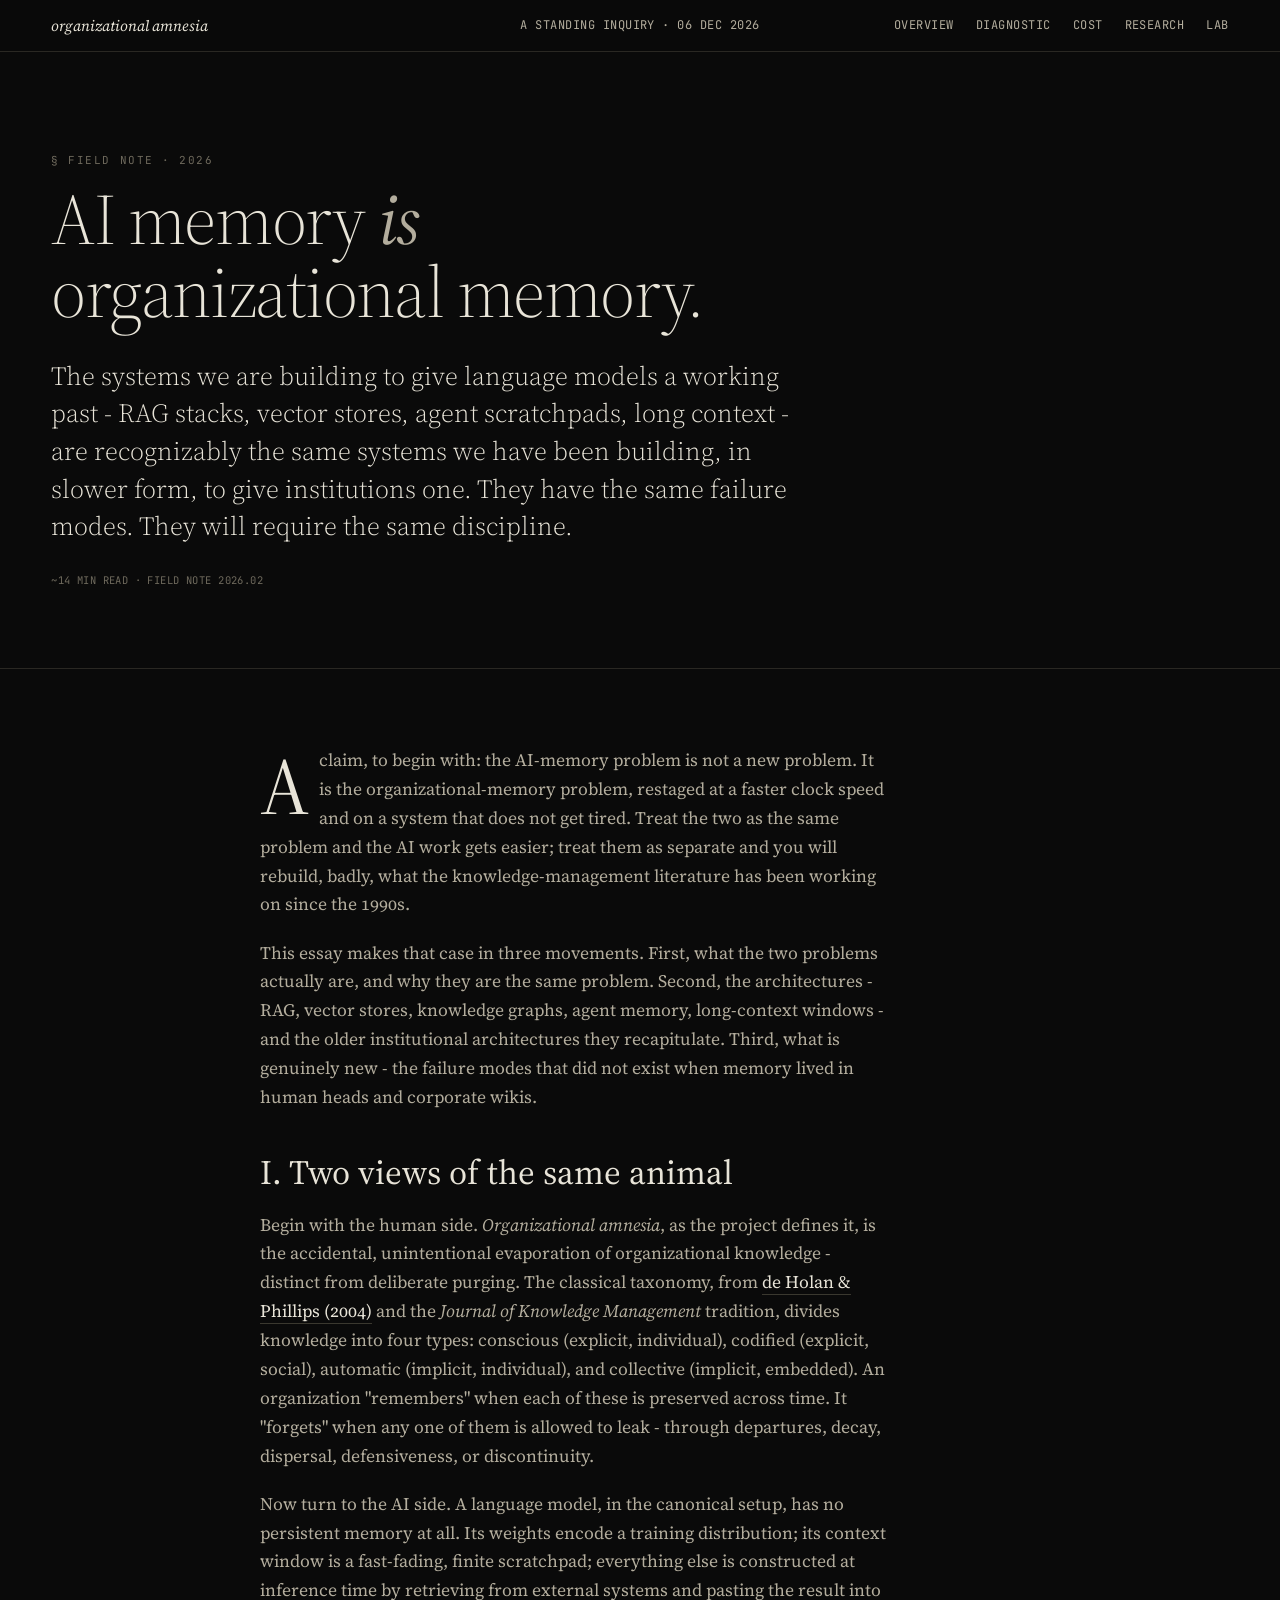
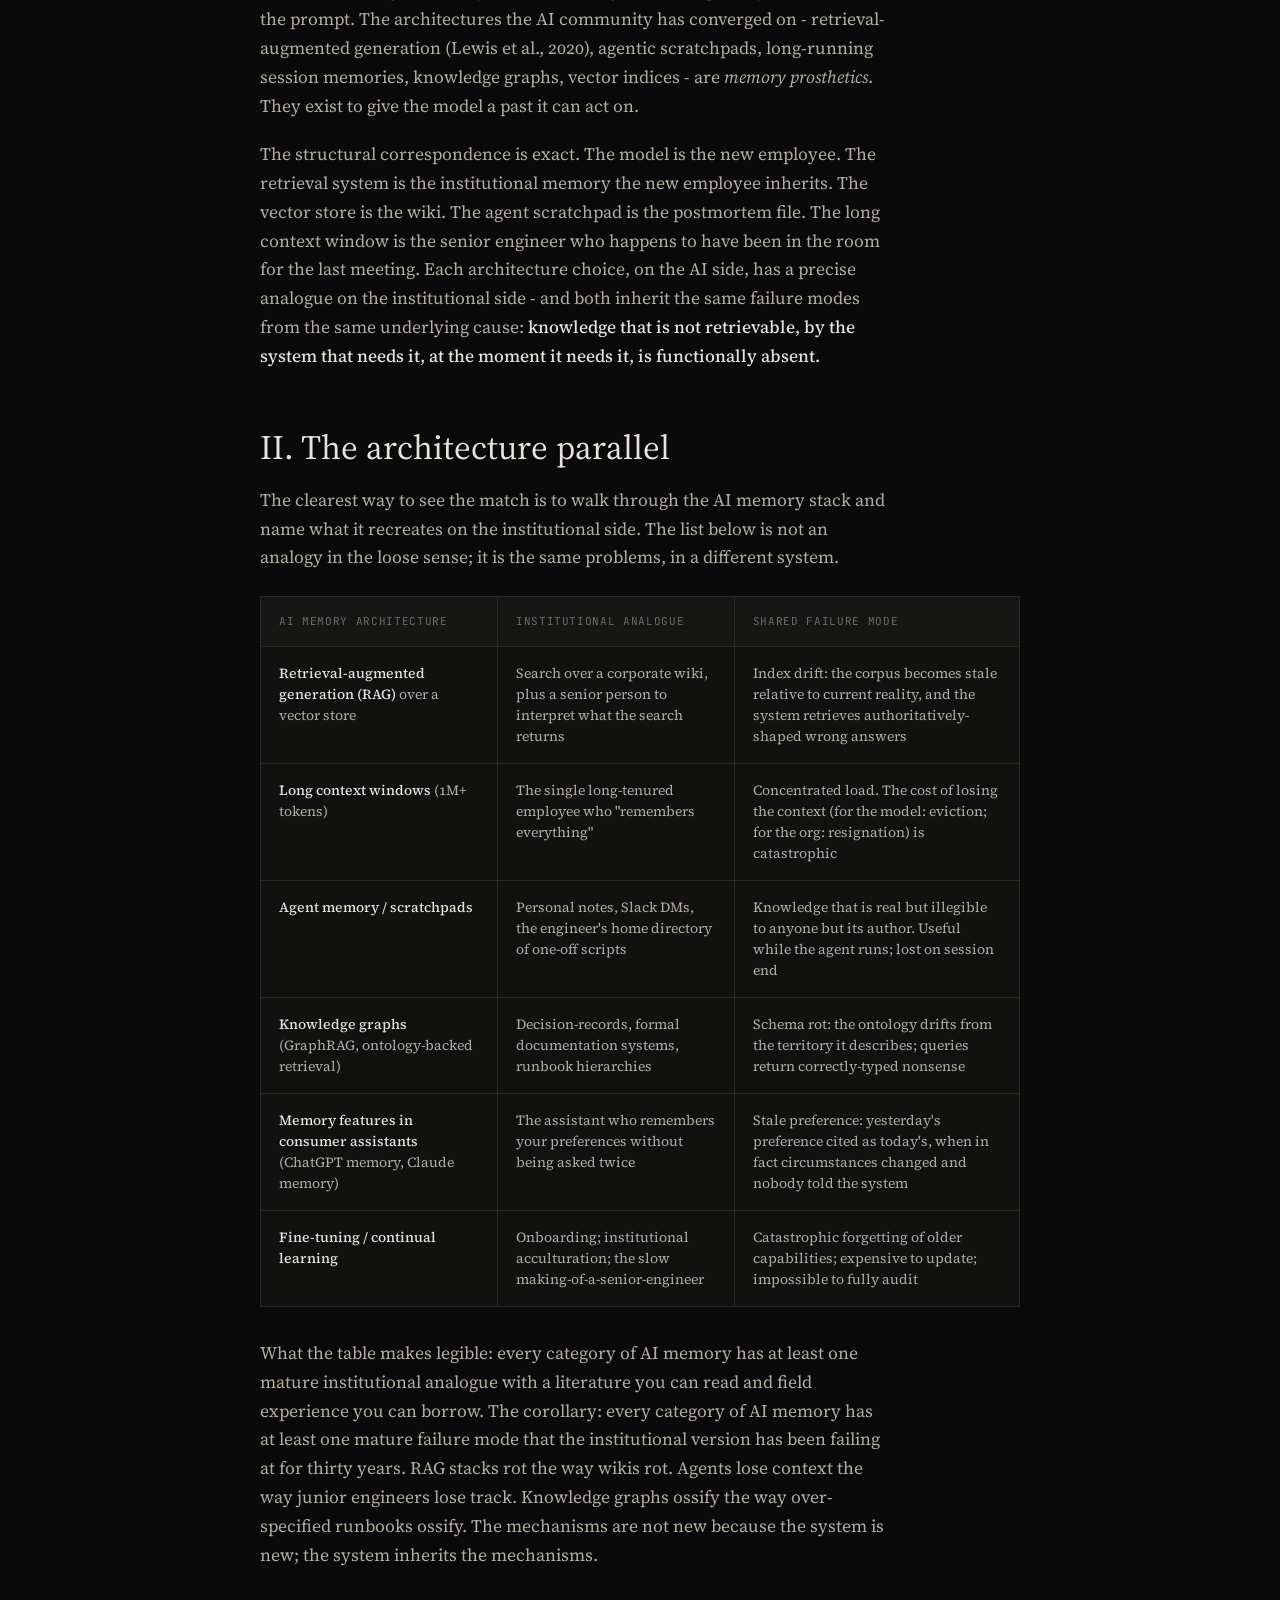
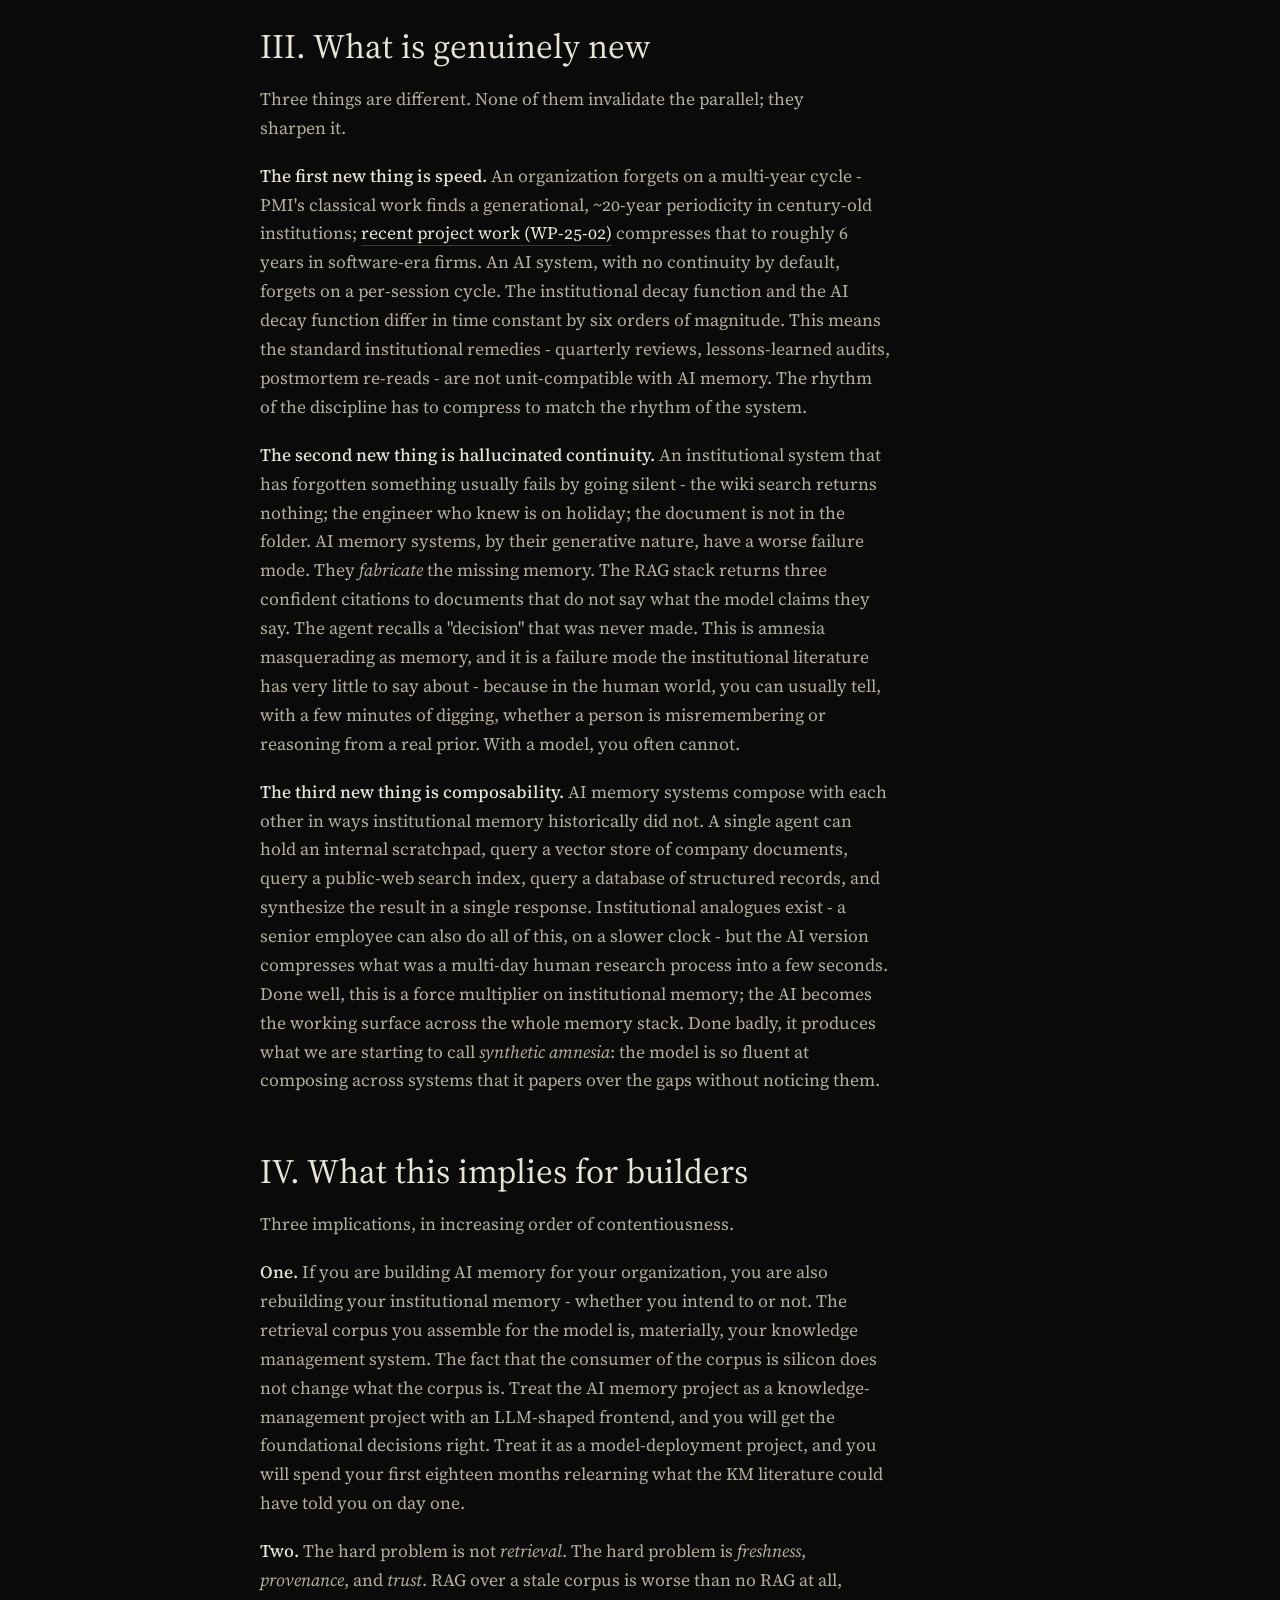
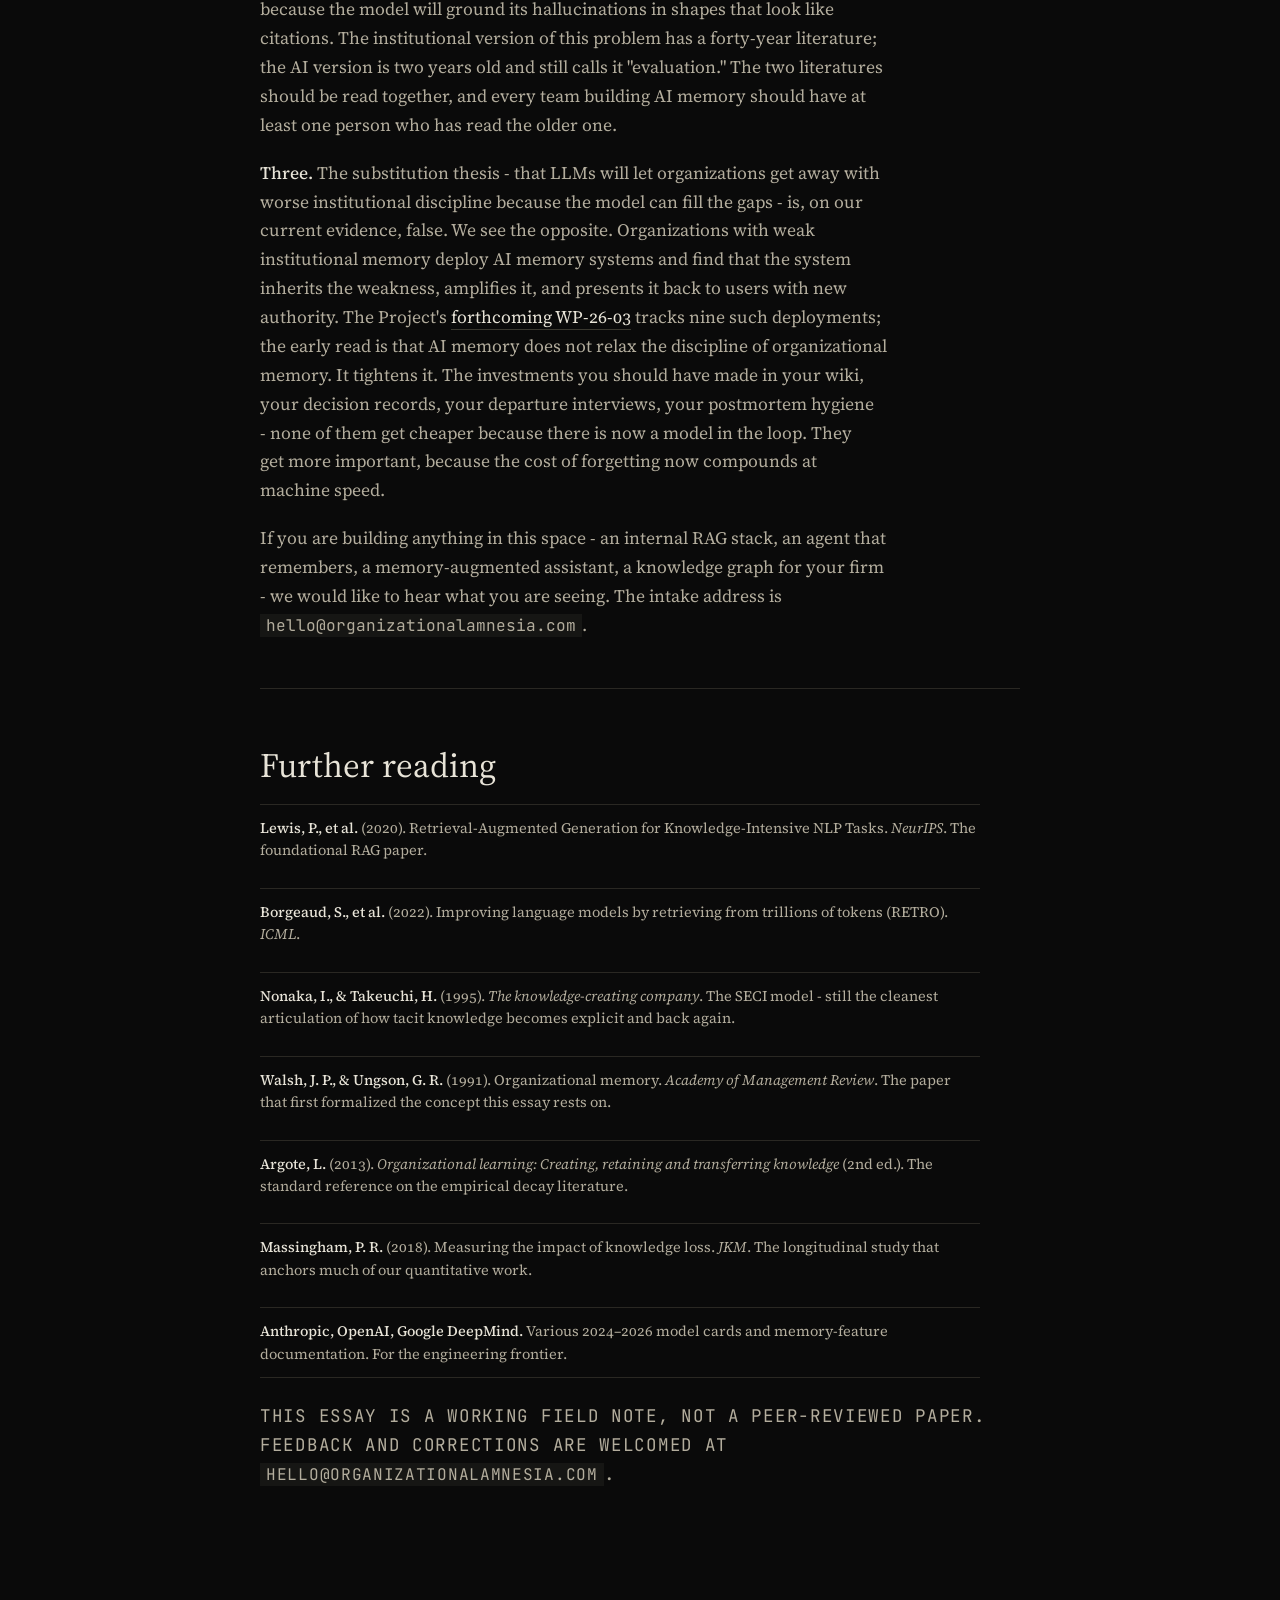
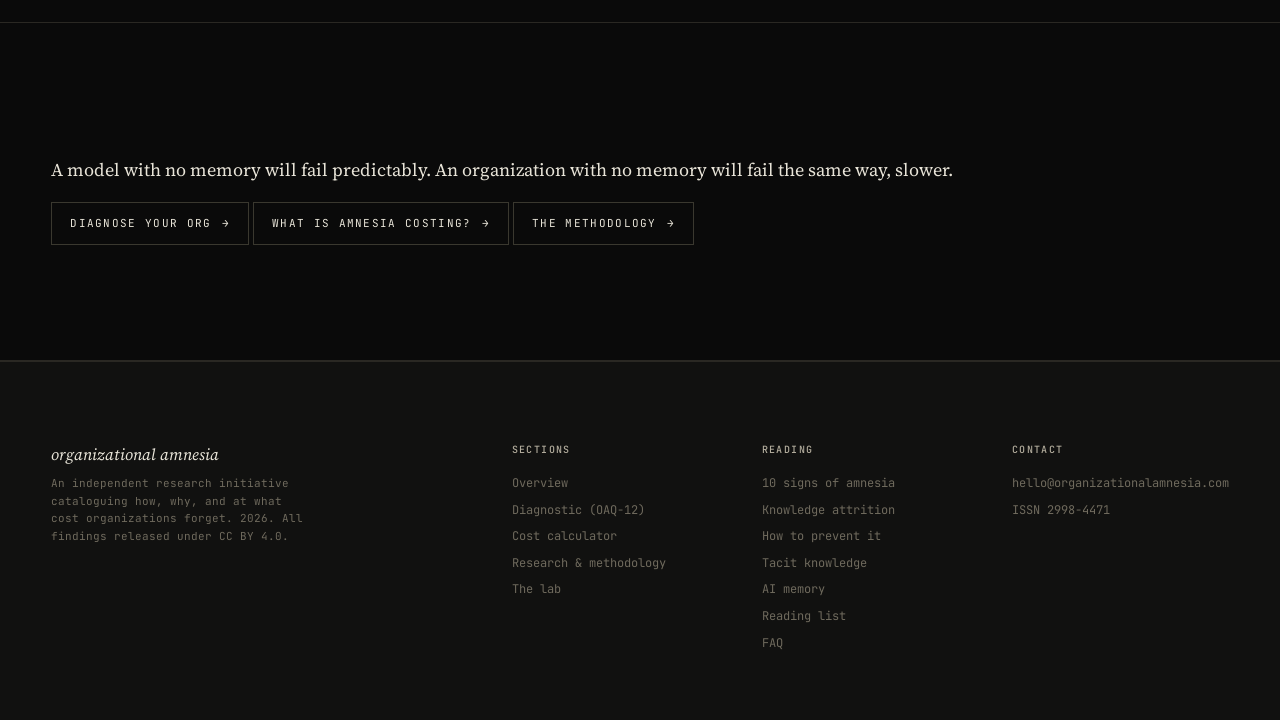
==== commit 553890bb: "Remove all Reattend references from the public site Strategic shift: build organizationalamnesia.com" ====
--- a/ai-memory.html
+++ b/ai-memory.html
@@ -19,7 +19,7 @@
   "headline": "AI Memory Is Organizational Memory",
   "description": "Why the AI memory problem and the organizational memory problem are the same problem.",
   "author": { "@type": "Organization", "name": "organizational amnesia" },
-  "publisher": { "@type": "Organization", "name": "Reattend" },
+  "publisher": { "@type": "Organization", "name": "organizational amnesia" },
   "datePublished": "2026-05-04",
   "url": "https://organizationalamnesia.com/ai-memory.html",
   "mainEntityOfPage": "https://organizationalamnesia.com/ai-memory.html",
@@ -130,11 +130,7 @@
 
     <p><strong>Three.</strong> The substitution thesis - that LLMs will let organizations get away with worse institutional discipline because the model can fill the gaps - is, on our current evidence, false. We see the opposite. Organizations with weak institutional memory deploy AI memory systems and find that the system inherits the weakness, amplifies it, and presents it back to users with new authority. The Project's <a href="research.html#papers">forthcoming WP-26-03</a> tracks nine such deployments; the early read is that AI memory does not relax the discipline of organizational memory. It tightens it. The investments you should have made in your wiki, your decision records, your departure interviews, your postmortem hygiene - none of them get cheaper because there is now a model in the loop. They get more important, because the cost of forgetting now compounds at machine speed.</p>
 
-    <h2>V. A note on what we are building toward</h2>
-
-    <p>The Project is operated by Reattend, which builds tools to mitigate organizational amnesia in practice. We are not neutral on the architecture question - we believe the next decade of work in this space will be done by teams that treat AI memory and organizational memory as a single problem with a shared base, rather than as two problems that happen to use similar vocabulary. Reattend's product is one expression of that bet; <a href="https://reattend.com">it lives at reattend.com</a> and we'd rather you read about it there than here. The Project's job is to keep the underlying research honest. The product's job is to apply it.</p>
-
-    <p>If you are building anything in this space - an internal RAG stack, an agent that remembers, a memory-augmented assistant, a knowledge graph for your firm - we would like to hear what you are seeing. The intake address is <span class="mono-inline">lab@reattend.com</span>.</p>
+    <p>If you are building anything in this space - an internal RAG stack, an agent that remembers, a memory-augmented assistant, a knowledge graph for your firm - we would like to hear what you are seeing. The intake address is <span class="mono-inline">hello@organizationalamnesia.com</span>.</p>
 
     <hr class="rule"/>
 
@@ -150,7 +146,7 @@
       <li><strong>Anthropic, OpenAI, Google DeepMind.</strong> Various 2024–2026 model cards and memory-feature documentation. For the engineering frontier.</li>
     </ul>
 
-    <p class="cite" style="margin-top:24px">This essay is a working field note, not a peer-reviewed paper. Feedback and corrections are welcomed at <span class="mono-inline">lab@reattend.com</span>.</p>
+    <p class="cite" style="margin-top:24px">This essay is a working field note, not a peer-reviewed paper. Feedback and corrections are welcomed at <span class="mono-inline">hello@organizationalamnesia.com</span>.</p>
   </div>
 </section>
 
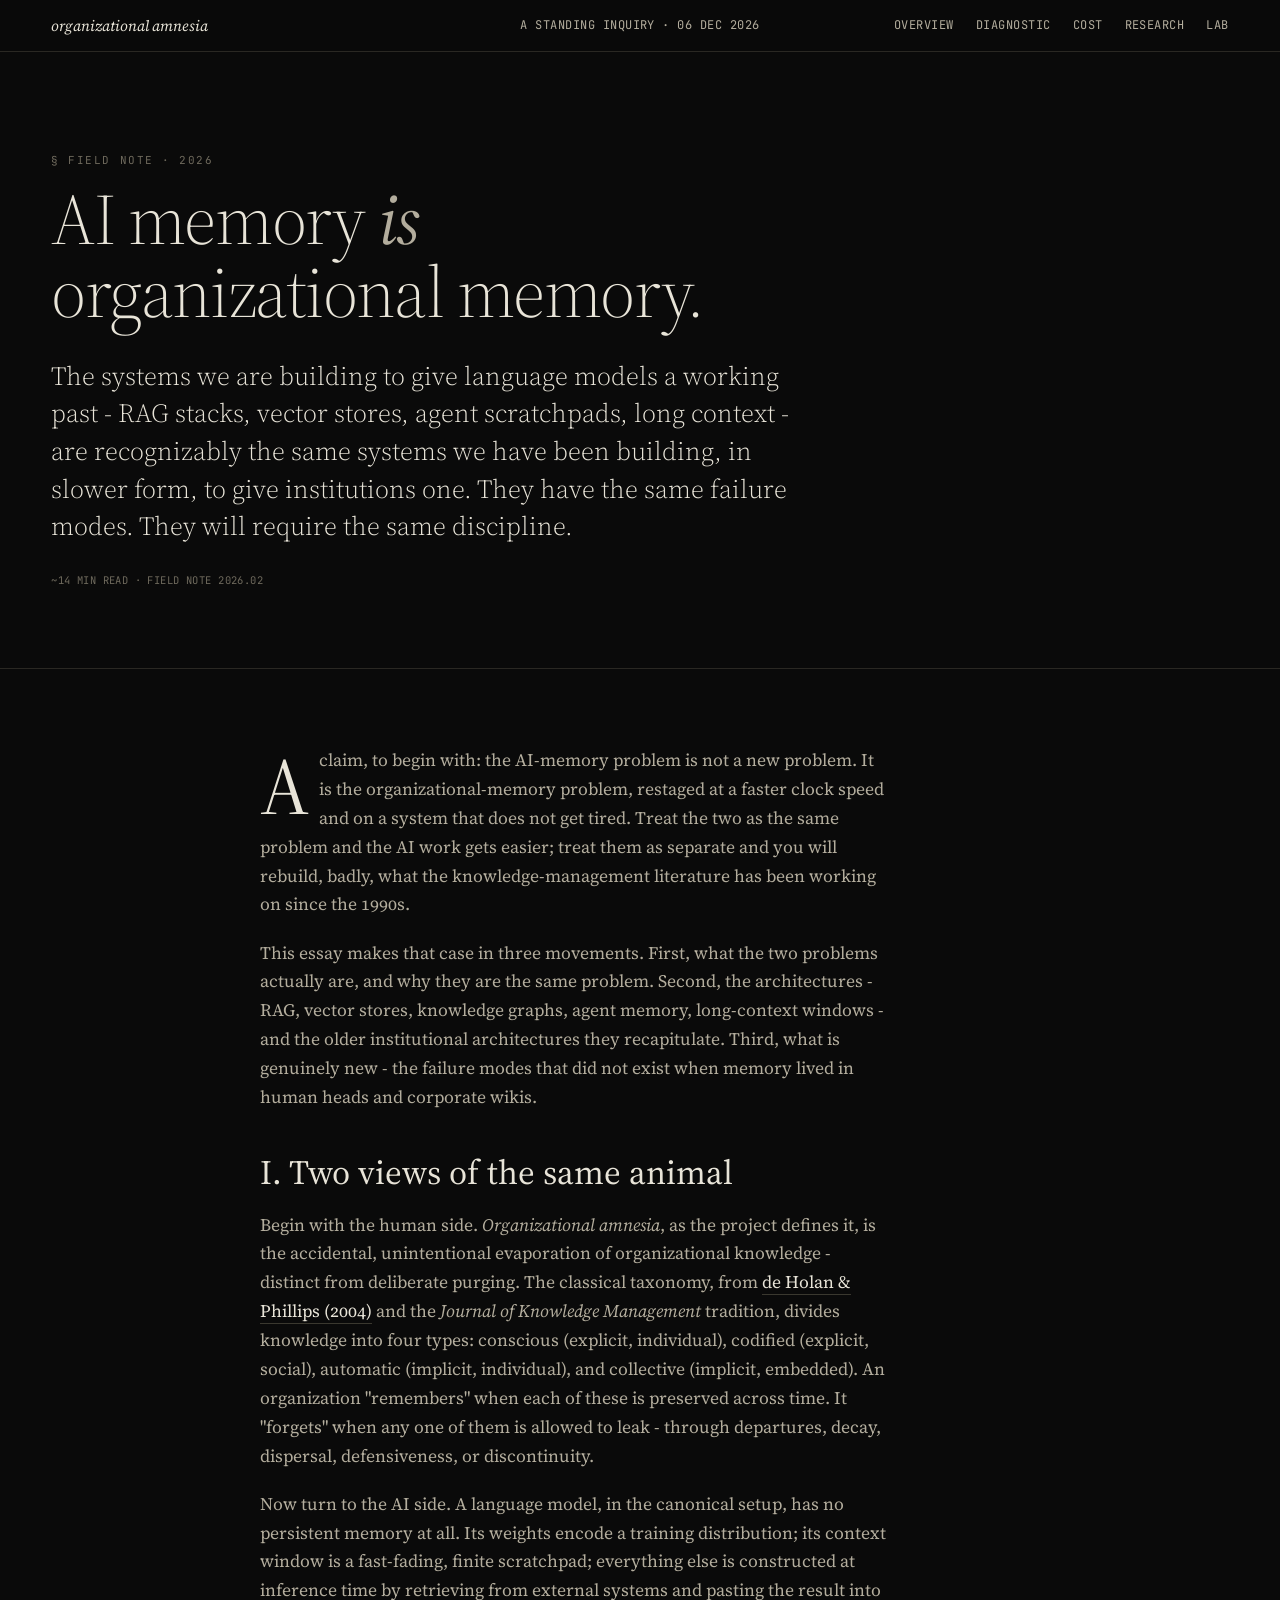
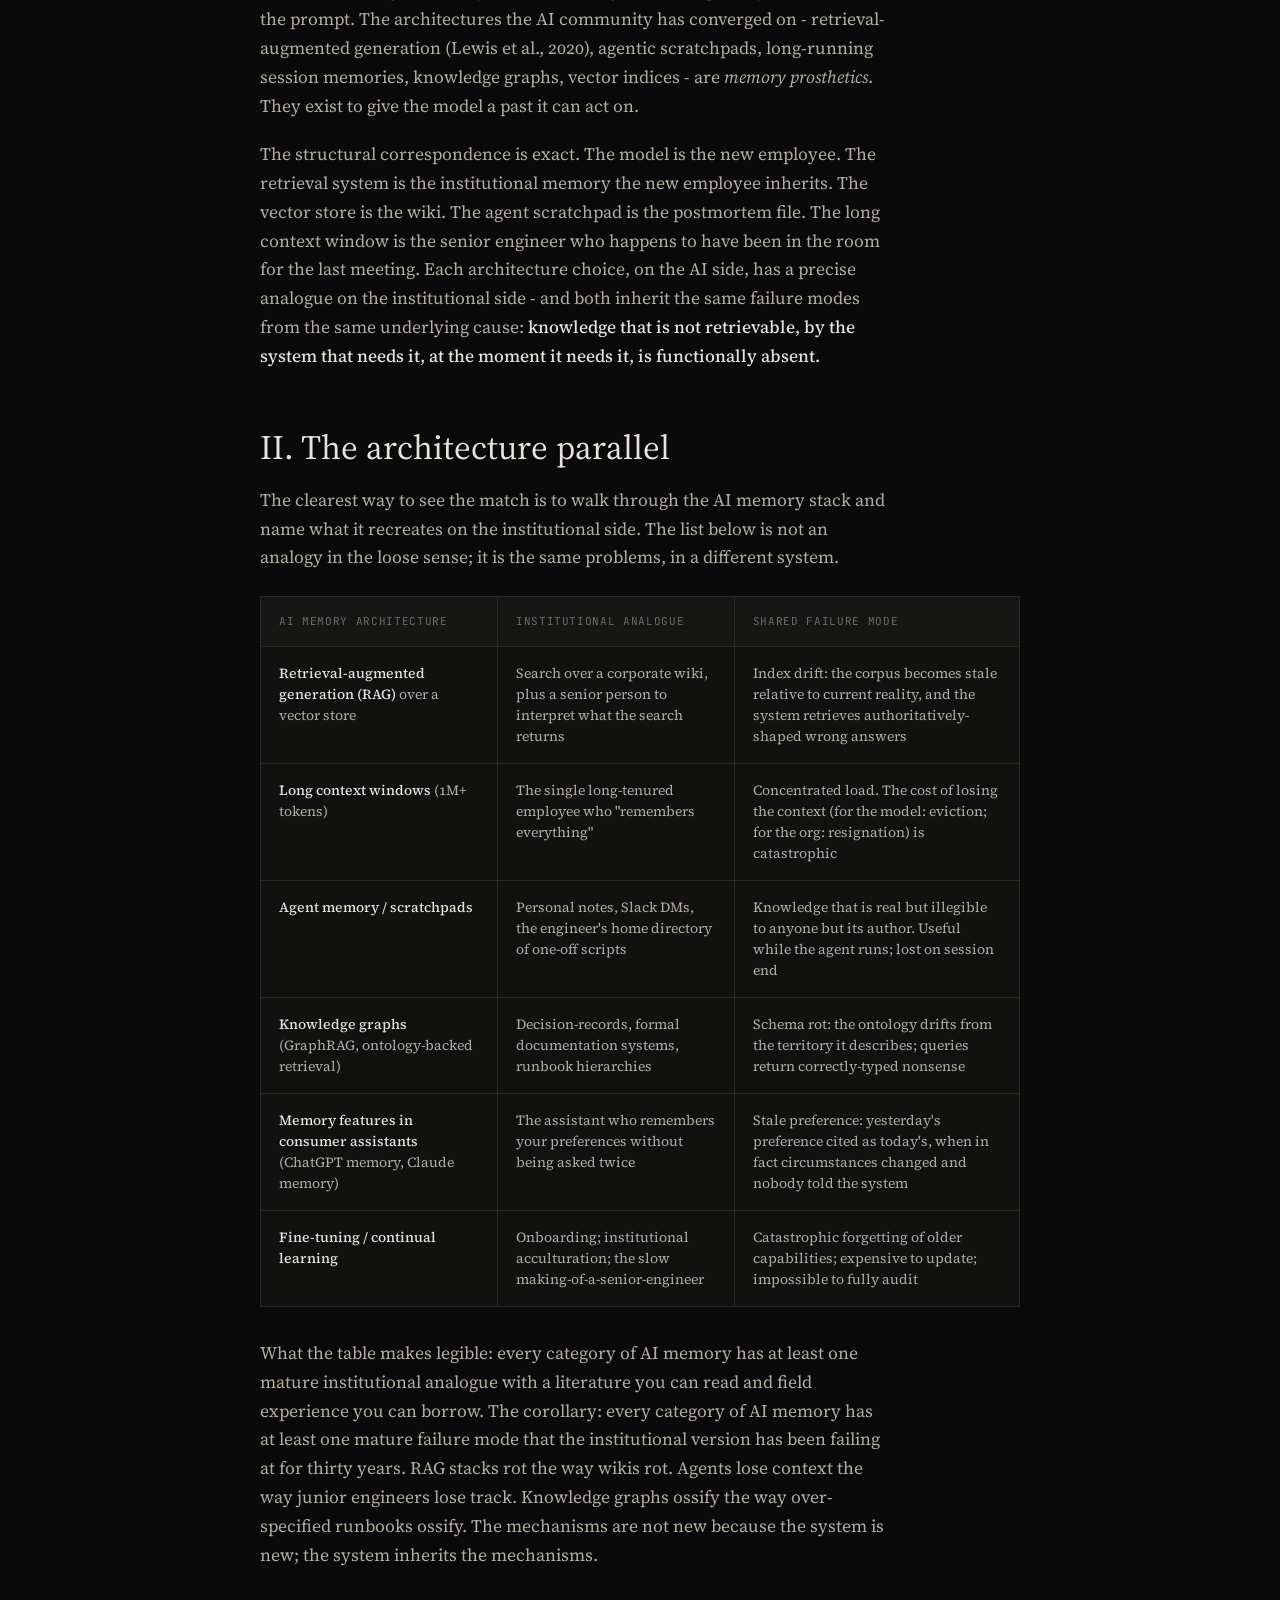
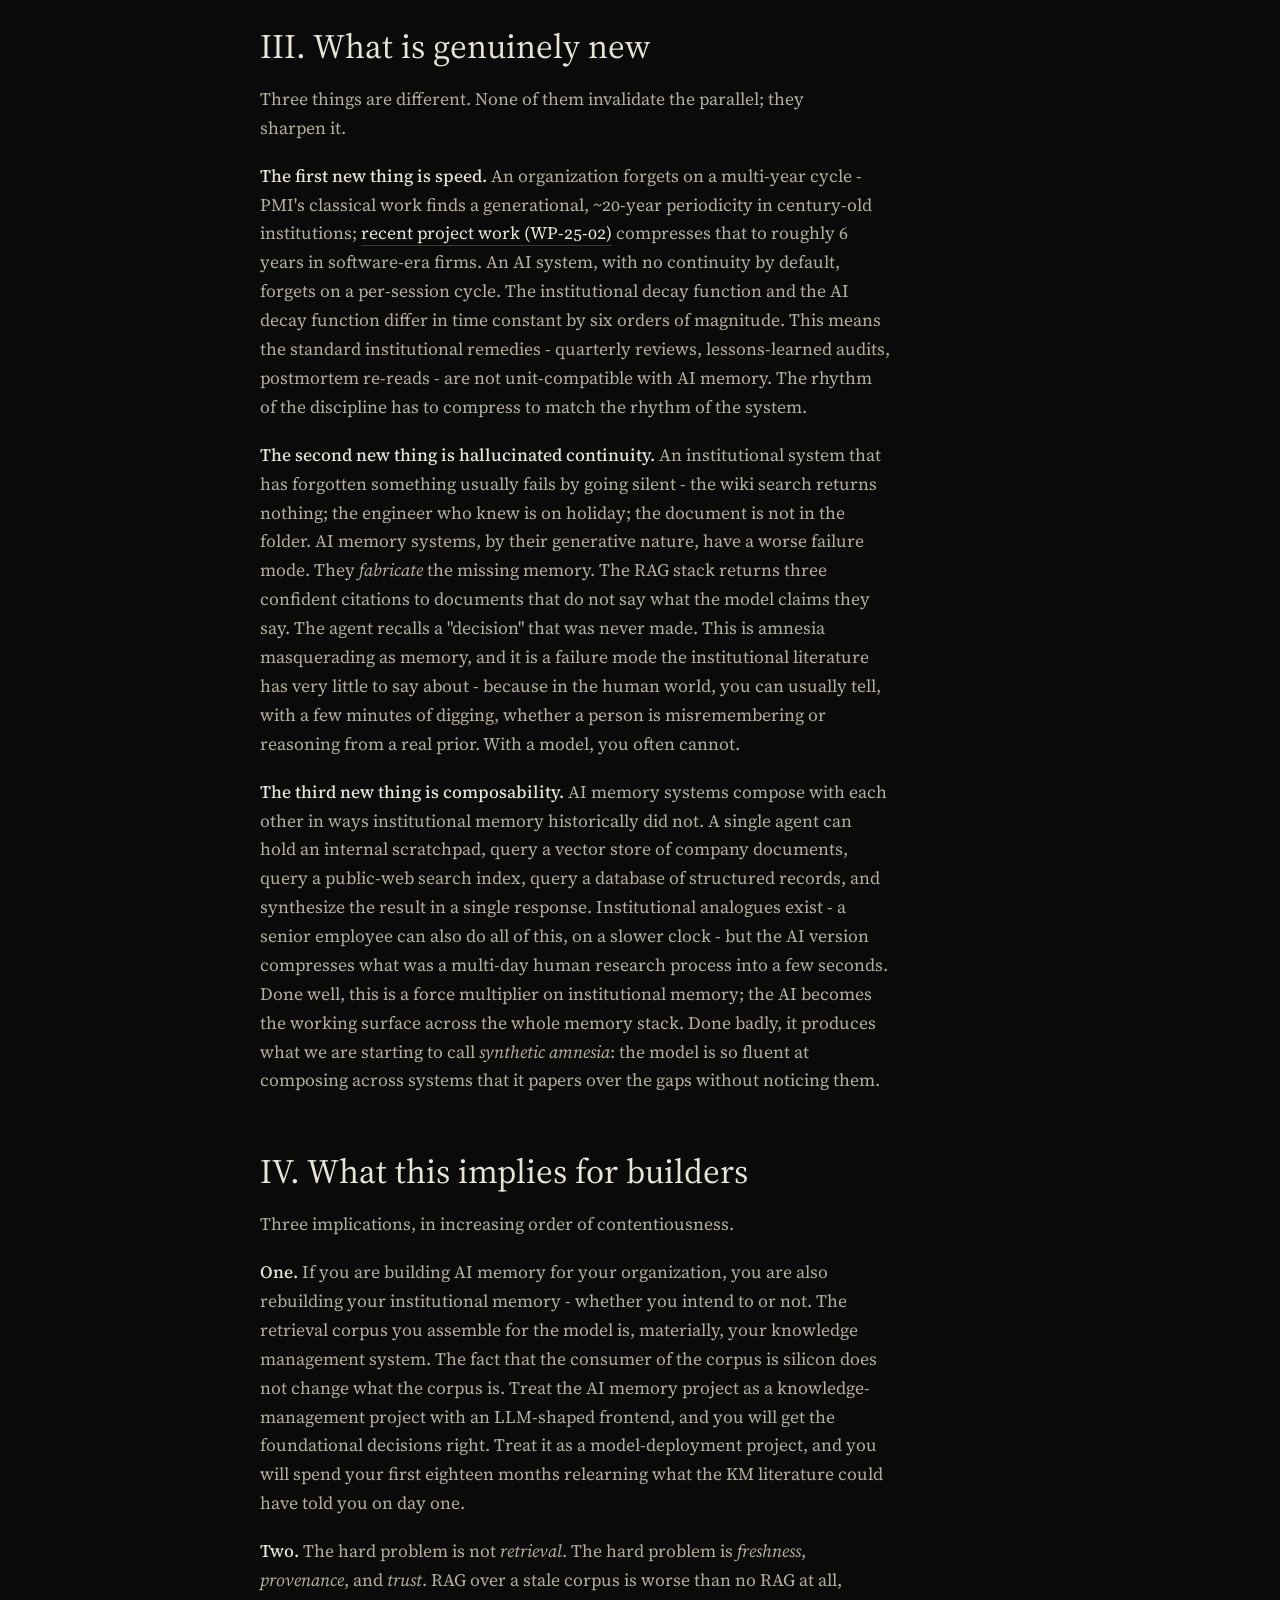
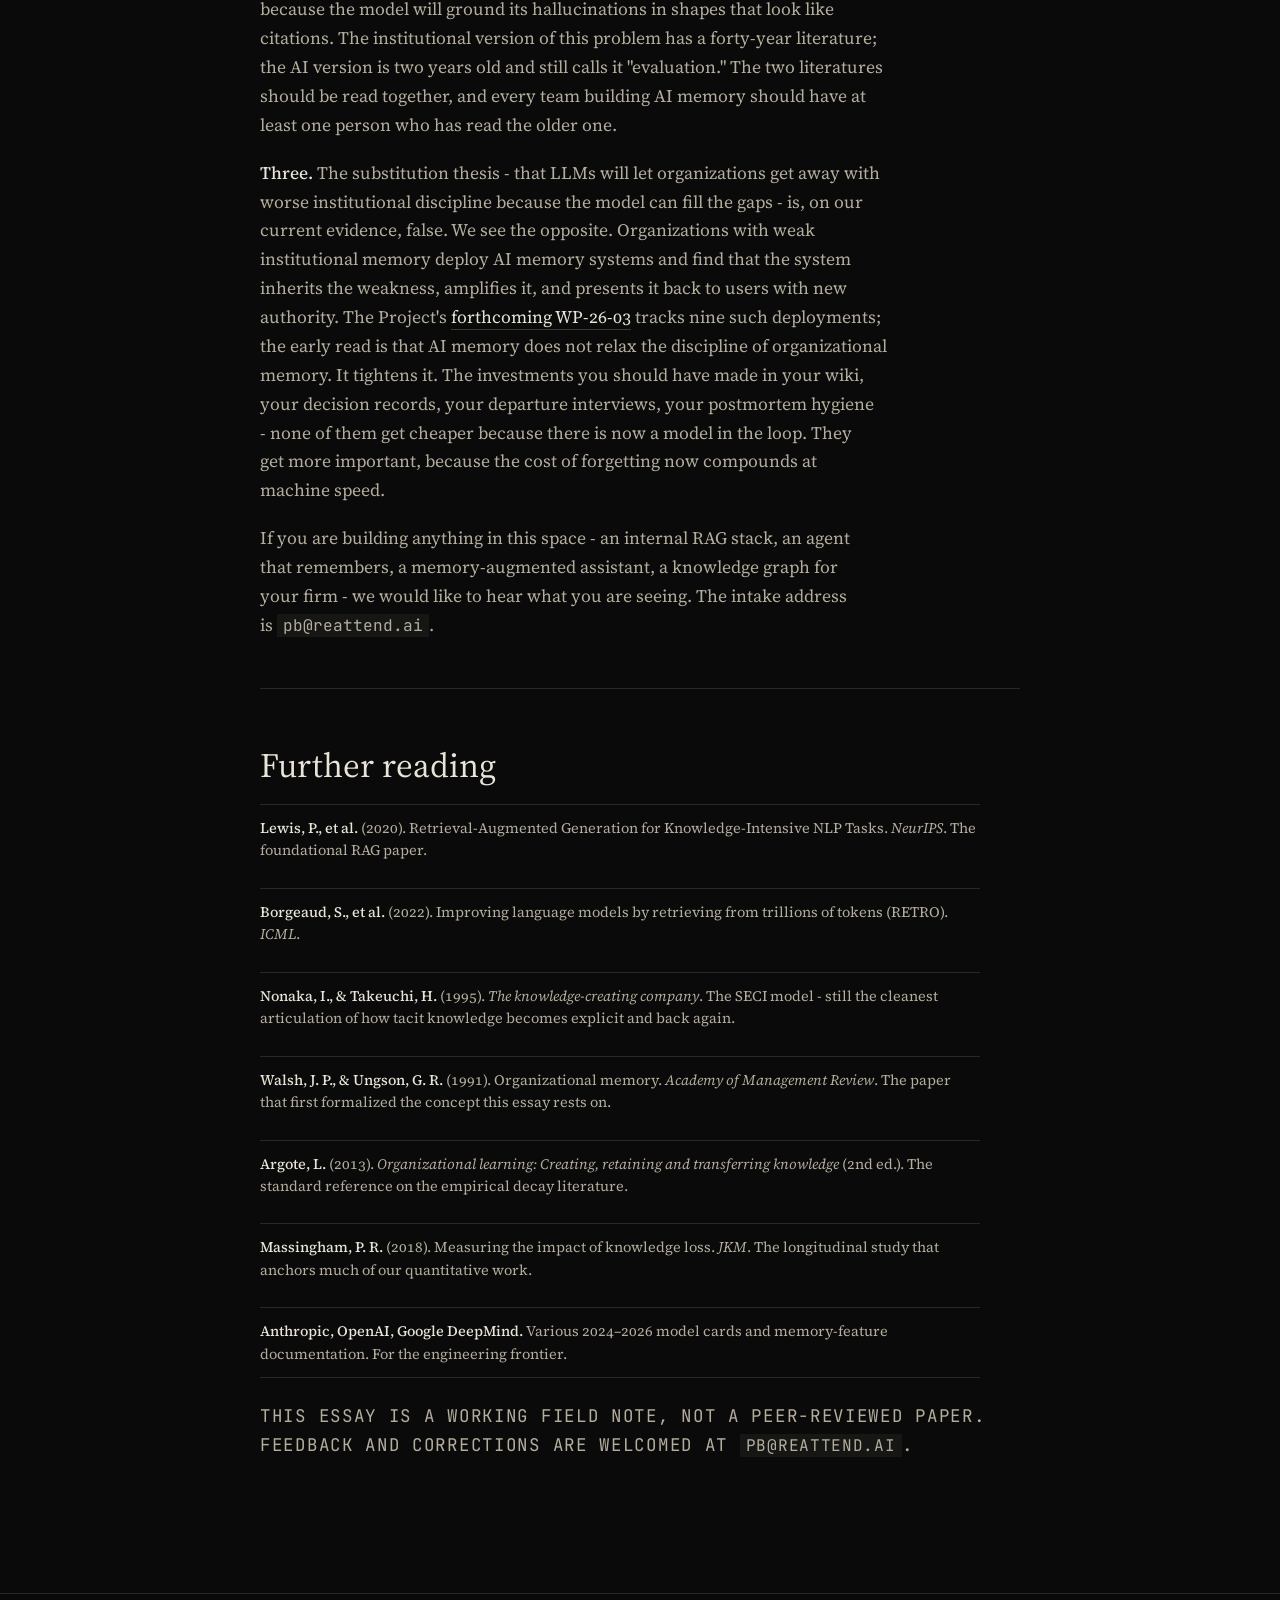
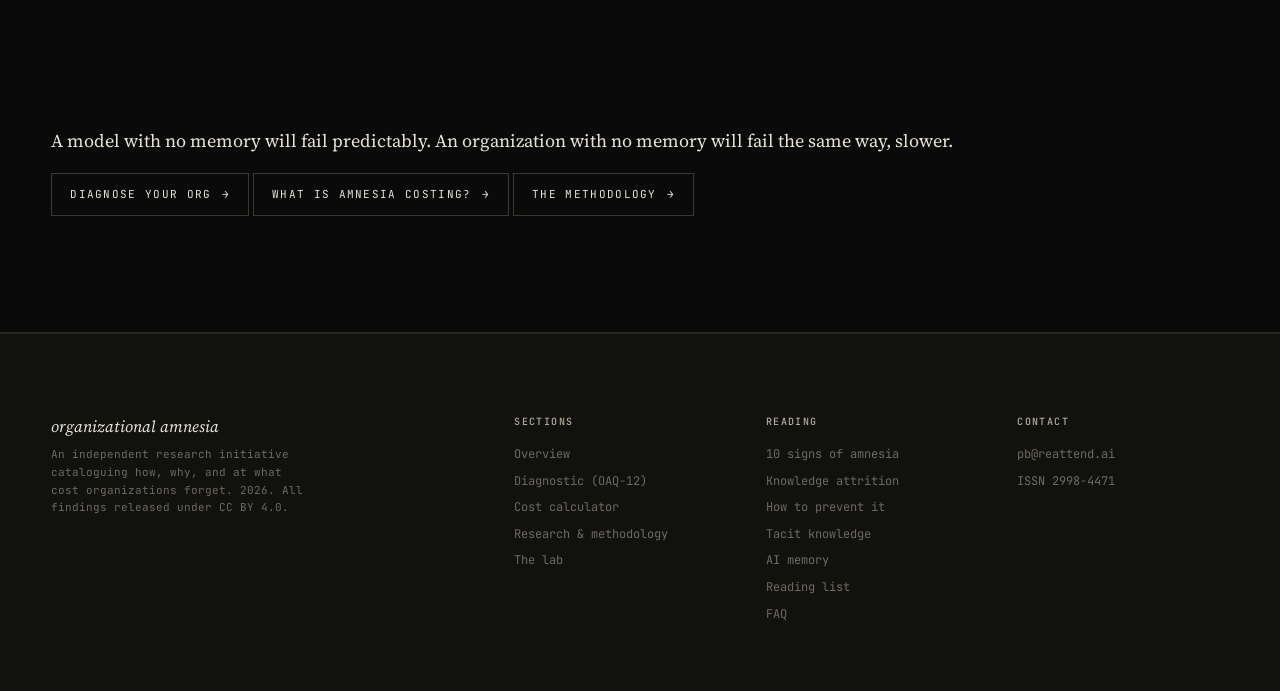
==== commit 6d545069: "Update contact email to pb@reattend.ai" ====
--- a/ai-memory.html
+++ b/ai-memory.html
@@ -130,7 +130,7 @@
 
     <p><strong>Three.</strong> The substitution thesis - that LLMs will let organizations get away with worse institutional discipline because the model can fill the gaps - is, on our current evidence, false. We see the opposite. Organizations with weak institutional memory deploy AI memory systems and find that the system inherits the weakness, amplifies it, and presents it back to users with new authority. The Project's <a href="research.html#papers">forthcoming WP-26-03</a> tracks nine such deployments; the early read is that AI memory does not relax the discipline of organizational memory. It tightens it. The investments you should have made in your wiki, your decision records, your departure interviews, your postmortem hygiene - none of them get cheaper because there is now a model in the loop. They get more important, because the cost of forgetting now compounds at machine speed.</p>
 
-    <p>If you are building anything in this space - an internal RAG stack, an agent that remembers, a memory-augmented assistant, a knowledge graph for your firm - we would like to hear what you are seeing. The intake address is <span class="mono-inline">hello@organizationalamnesia.com</span>.</p>
+    <p>If you are building anything in this space - an internal RAG stack, an agent that remembers, a memory-augmented assistant, a knowledge graph for your firm - we would like to hear what you are seeing. The intake address is <span class="mono-inline">pb@reattend.ai</span>.</p>
 
     <hr class="rule"/>
 
@@ -146,7 +146,7 @@
       <li><strong>Anthropic, OpenAI, Google DeepMind.</strong> Various 2024–2026 model cards and memory-feature documentation. For the engineering frontier.</li>
     </ul>
 
-    <p class="cite" style="margin-top:24px">This essay is a working field note, not a peer-reviewed paper. Feedback and corrections are welcomed at <span class="mono-inline">hello@organizationalamnesia.com</span>.</p>
+    <p class="cite" style="margin-top:24px">This essay is a working field note, not a peer-reviewed paper. Feedback and corrections are welcomed at <span class="mono-inline">pb@reattend.ai</span>.</p>
   </div>
 </section>
 
